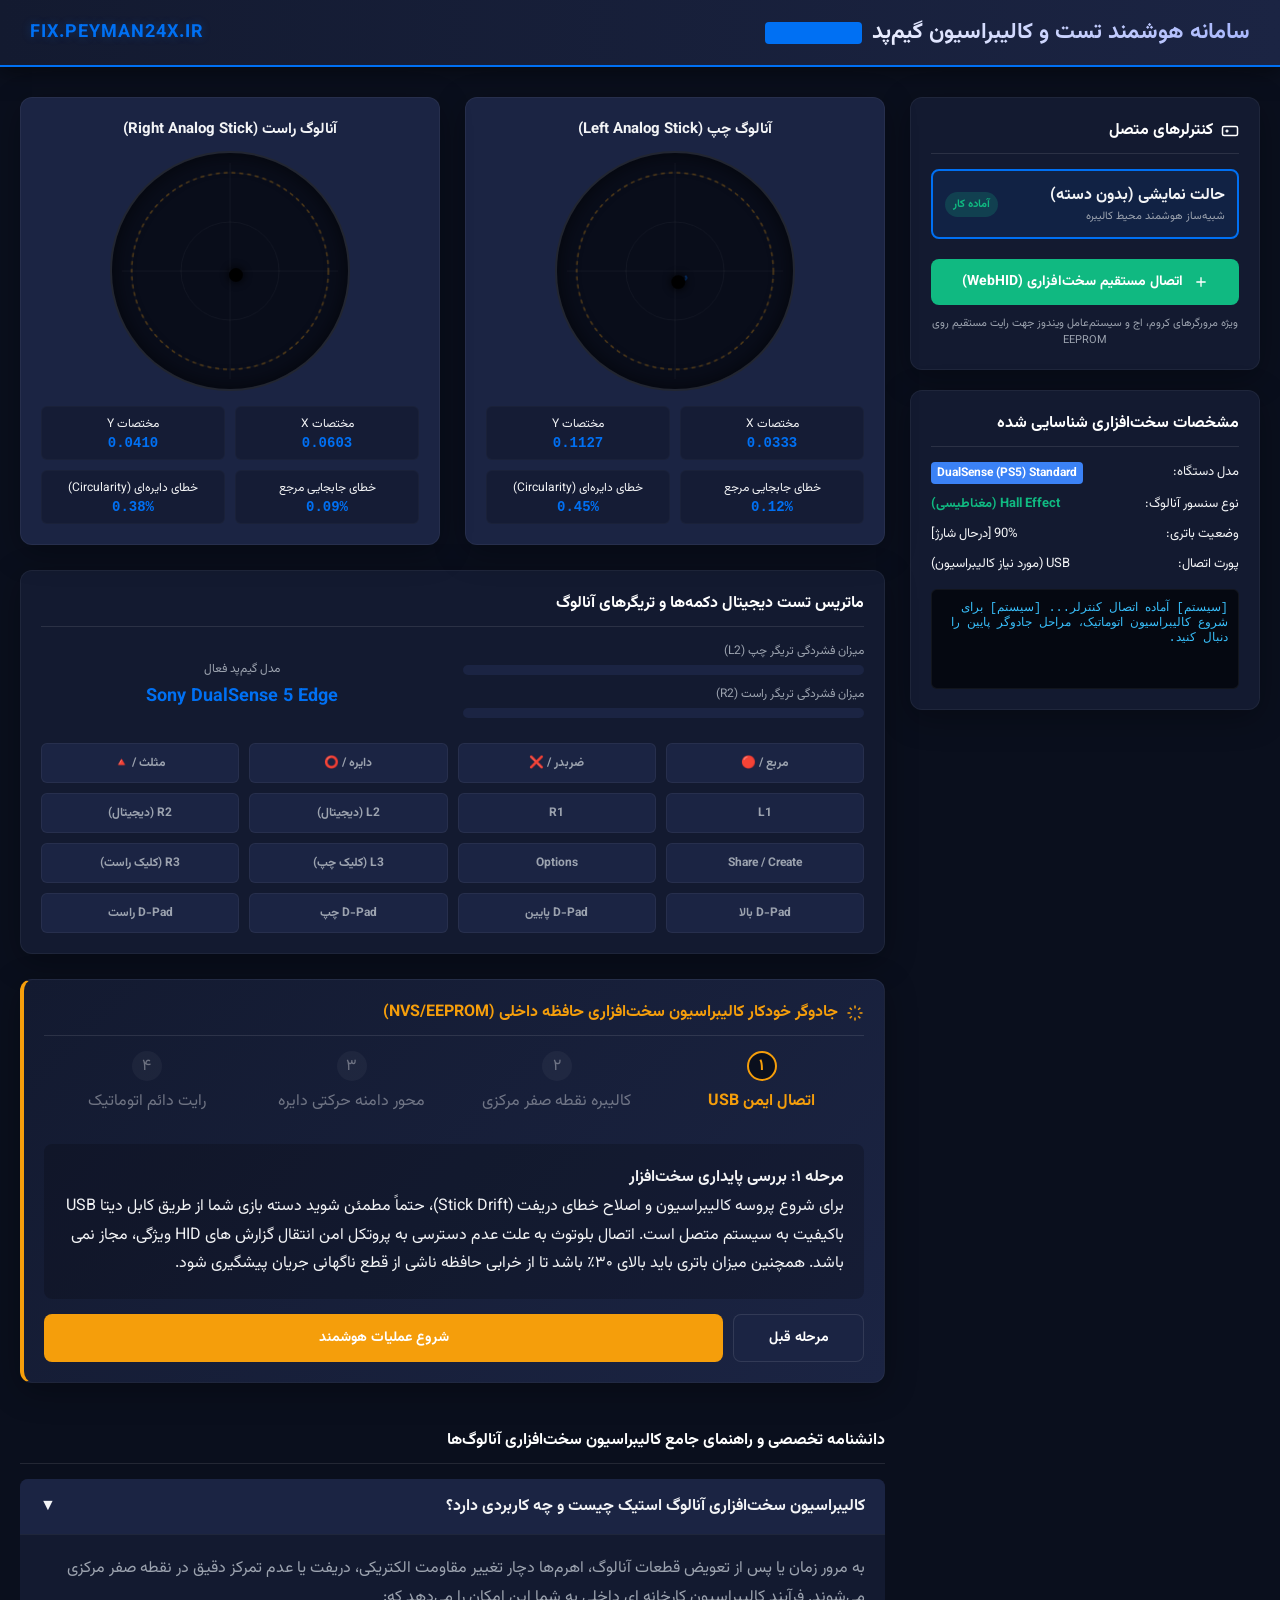
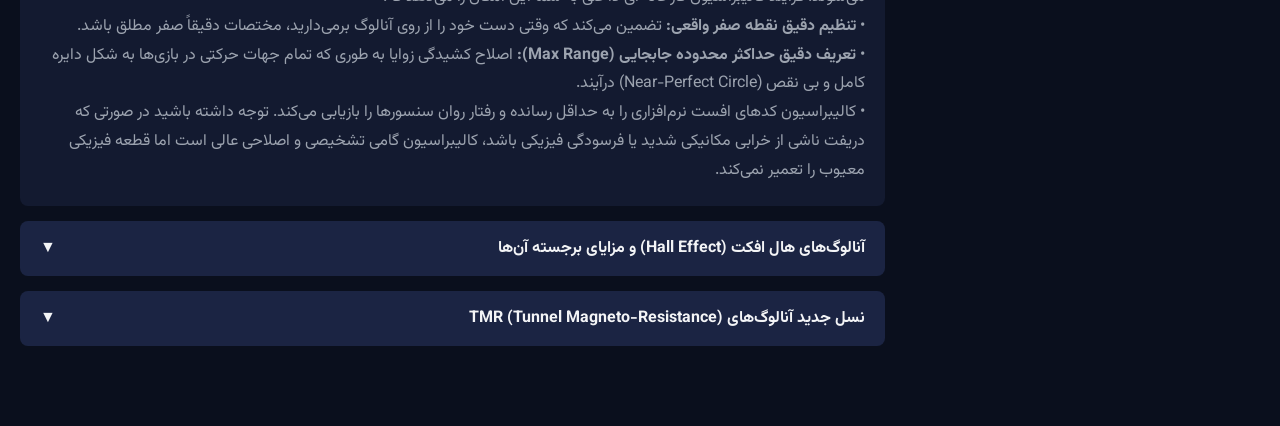
==== index.html @ 808d01ce "Update index.html" ====
<!DOCTYPE html>
<html lang="fa" dir="rtl">
<head>
    <meta charset="UTF-8">
    <meta name="viewport" content="width=device-width, initial-scale=1.0">
    <title>ابزار پیشرفته تست و کالیبراسیون دسته بازی | FIX.PEYMAN24X.IR</title>
    <style>
        @import url('https://fonts.googleapis.com/css2?family=Vazirmatn:wght@300;400;700&display=swap');
        
        :root {
            --bg-primary: #0a0f1d;
            --bg-secondary: #131a30;
            --bg-tertiary: #1b2443;
            --accent-blue: #0070f3;
            --accent-green: #10b981;
            --accent-red: #ef4444;
            --accent-orange: #f59e0b;
            --text-main: #f3f4f6;
            --text-muted: #9ca3af;
            --glow-blue: rgba(0, 112, 243, 0.4);
            --glow-green: rgba(16, 185, 129, 0.4);
        }

        * {
            box-sizing: border-box;
            margin: 0;
            padding: 0;
            font-family: 'Vazirmatn', Tahoma, sans-serif;
            user-select: none;
        }

        body {
            background-color: var(--bg-primary);
            color: var(--text-main);
            min-height: 100vh;
            overflow-x: hidden;
            padding-bottom: 50px;
        }

        /* Top Header Navigation */
        header {
            background: linear-gradient(90deg, var(--bg-secondary), var(--bg-tertiary));
            padding: 15px 30px;
            border-bottom: 2px solid var(--accent-blue);
            box-shadow: 0 4px 20px rgba(0,0,0,0.5);
            display: flex;
            justify-content: space-between;
            align-items: center;
            flex-wrap: wrap;
            gap: 15px;
        }

        .logo-section h1 {
            font-size: 22px;
            font-weight: 700;
            background: linear-gradient(45deg, #fff, #a5b4fc);
            -webkit-background-clip: text;
            -webkit-text-fill-color: transparent;
            display: flex;
            align-items: center;
            gap: 10px;
        }

        .logo-section span {
            font-size: 12px;
            background: var(--accent-blue);
            color: white;
            padding: 2px 8px;
            border-radius: 4px;
        }

        .brand-link a {
            color: var(--accent-blue);
            text-decoration: none;
            font-weight: bold;
            font-size: 18px;
            letter-spacing: 1px;
            transition: all 0.3s ease;
            text-shadow: 0 0 10px rgba(0, 112, 243, 0.3);
        }

        .brand-link a:hover {
            color: #3b82f6;
            text-shadow: 0 0 20px var(--accent-blue);
        }

        /* Container Layout */
        .container {
            max-width: 1400px;
            margin: 30px auto;
            padding: 0 20px;
            display: grid;
            grid-template-columns: 1fr;
            gap: 25px;
        }

        @media (min-width: 1024px) {
            .container {
                grid-template-columns: 350px 1fr;
            }
        }

        /* Cards & Panels */
        .panel {
            background-color: var(--bg-secondary);
            border: 1px solid rgba(255,255,255,0.05);
            border-radius: 12px;
            padding: 20px;
            box-shadow: 0 8px 32px rgba(0,0,0,0.3);
        }

        .panel-title {
            font-size: 16px;
            font-weight: 700;
            margin-bottom: 15px;
            padding-bottom: 10px;
            border-bottom: 1px solid rgba(255,255,255,0.1);
            display: flex;
            align-items: center;
            gap: 8px;
            color: #fff;
        }

        /* Sidebar Controller Selector & Info */
        .controller-list {
            display: flex;
            flex-direction: column;
            gap: 10px;
            margin-bottom: 20px;
        }

        .controller-item {
            background-color: var(--bg-tertiary);
            border: 2px solid transparent;
            padding: 12px;
            border-radius: 8px;
            cursor: pointer;
            transition: all 0.2s;
            display: flex;
            justify-content: space-between;
            align-items: center;
        }

        .controller-item.active {
            border-color: var(--accent-blue);
            background-color: rgba(0, 112, 243, 0.1);
        }

        .controller-item:hover {
            background-color: rgba(255,255,255,0.05);
        }

        .status-badge {
            display: inline-block;
            padding: 4px 8px;
            font-size: 11px;
            border-radius: 20px;
            font-weight: bold;
        }

        .status-connected { background-color: rgba(16, 185, 129, 0.2); color: var(--accent-green); }
        .status-disconnected { background-color: rgba(239, 68, 68, 0.2); color: var(--accent-red); }

        .btn {
            background-color: var(--accent-blue);
            color: white;
            border: none;
            padding: 12px 20px;
            border-radius: 8px;
            font-weight: bold;
            cursor: pointer;
            width: 100%;
            transition: all 0.2s;
            display: flex;
            justify-content: center;
            align-items: center;
            gap: 10px;
            font-size: 14px;
        }

        .btn:hover {
            opacity: 0.9;
            transform: translateY(-1px);
            box-shadow: 0 4px 12px var(--glow-blue);
        }

        .btn-success { background-color: var(--accent-green); }
        .btn-success:hover { box-shadow: 0 4px 12px var(--glow-green); }
        
        .btn-secondary { background-color: var(--bg-tertiary); border: 1px solid rgba(255,255,255,0.1); }

        /* Main Dashboard Grid */
        .dashboard-main {
            display: grid;
            grid-template-columns: 1fr;
            gap: 25px;
        }

        @media (min-width: 768px) {
            .dashboard-main {
                grid-template-columns: 1fr 1fr;
            }
        }

        /* Joystick Visualizer */
        .stick-container {
            display: flex;
            flex-direction: column;
            align-items: center;
            background-color: var(--bg-tertiary);
            padding: 20px;
            border-radius: 12px;
            position: relative;
        }

        .stick-label {
            font-weight: bold;
            margin-bottom: 10px;
            font-size: 15px;
        }

        .canvas-wrapper {
            position: relative;
            width: 240px;
            height: 240px;
            background: #090d1a;
            border-radius: 50%;
            border: 2px solid rgba(255,255,255,0.1);
            box-shadow: inset 0 0 20px rgba(0,0,0,0.6);
        }

        canvas {
            position: absolute;
            top: 0;
            left: 0;
            width: 100%;
            height: 100%;
        }

        .stick-metrics {
            margin-top: 15px;
            width: 100%;
            display: grid;
            grid-template-columns: 1fr 1fr;
            gap: 10px;
            font-size: 12px;
        }

        .metric-box {
            background-color: rgba(0,0,0,0.2);
            padding: 8px;
            border-radius: 6px;
            text-align: center;
            border: 1px solid rgba(255,255,255,0.02);
        }

        .metric-val {
            font-family: monospace;
            font-size: 14px;
            font-weight: bold;
            color: var(--accent-blue);
            margin-top: 2px;
        }

        .metric-val.error-high {
            color: var(--accent-red);
        }

        /* Gamepad Face Button Matrix */
        .button-grid {
            display: grid;
            grid-template-columns: repeat(4, 1fr);
            gap: 10px;
            margin-top: 15px;
        }

        .btn-indicator {
            background-color: var(--bg-tertiary);
            border: 1px solid rgba(255,255,255,0.05);
            padding: 10px;
            border-radius: 6px;
            text-align: center;
            font-size: 12px;
            font-weight: bold;
            transition: all 0.1s ease;
            color: var(--text-muted);
        }

        .btn-indicator.active {
            background-color: var(--accent-green);
            color: white;
            box-shadow: 0 0 12px var(--glow-green);
            border-color: transparent;
        }

        /* Trigger Bars */
        .trigger-wrapper {
            margin-top: 15px;
        }
        .trigger-bar-container {
            height: 10px;
            background-color: var(--bg-tertiary);
            border-radius: 5px;
            overflow: hidden;
            margin-top: 5px;
            margin-bottom: 10px;
        }
        .trigger-bar-fill {
            height: 100%;
            width: 0%;
            background: linear-gradient(90deg, var(--accent-blue), var(--accent-green));
            transition: width 0.05s linear;
        }

        /* Calibration Wizard Panel */
        .wizard-card {
            grid-column: 1 / -1;
            background: linear-gradient(135deg, var(--bg-secondary), var(--bg-tertiary));
            border-left: 4px solid var(--accent-orange);
        }

        .wizard-steps {
            display: flex;
            justify-content: space-between;
            margin-bottom: 20px;
            position: relative;
            overflow-x: auto;
            padding-bottom: 10px;
        }

        .step-item {
            flex: 1;
            text-align: center;
            position: relative;
            opacity: 0.4;
            transition: all 0.3s;
            min-width: 100px;
        }

        .step-item.active {
            opacity: 1;
            font-weight: bold;
            color: var(--accent-orange);
        }

        .step-item.completed {
            opacity: 0.8;
            color: var(--accent-green);
        }

        .step-circle {
            width: 30px;
            height: 30px;
            border-radius: 50%;
            background-color: rgba(255,255,255,0.1);
            display: flex;
            align-items: center;
            justify-content: center;
            margin: 0 auto 8px;
            border: 2px solid transparent;
        }

        .step-item.active .step-circle {
            background-color: var(--bg-primary);
            border-color: var(--accent-orange);
        }

        .step-item.completed .step-circle {
            background-color: var(--accent-green);
            color: white;
        }

        .wizard-content {
            background-color: rgba(0,0,0,0.2);
            padding: 20px;
            border-radius: 8px;
            margin-bottom: 15px;
            line-height: 1.8;
        }

        /* Info Section */
        .info-section {
            grid-column: 1 / -1;
            margin-top: 20px;
        }

        .info-accordion {
            display: flex;
            flex-direction: column;
            gap: 15px;
        }

        .accordion-item {
            background-color: var(--bg-secondary);
            border-radius: 8px;
            overflow: hidden;
        }

        .accordion-header {
            padding: 15px 20px;
            background-color: var(--bg-tertiary);
            cursor: pointer;
            font-weight: bold;
            display: flex;
            justify-content: space-between;
            align-items: center;
        }

        .accordion-content {
            padding: 20px;
            display: none;
            line-height: 1.8;
            color: var(--text-muted);
            border-top: 1px solid rgba(255,255,255,0.05);
        }

        .accordion-item.open .accordion-content {
            display: block;
        }

        .live-log {
            background-color: #050811;
            border: 1px solid rgba(255,255,255,0.05);
            border-radius: 6px;
            padding: 10px;
            font-family: monospace;
            font-size: 12px;
            height: 100px;
            overflow-y: auto;
            color: #38bdf8;
            margin-top: 15px;
        }

        /* Live Controller Graphic Simulation mapping */
        .controller-graphic-mock {
            text-align: center;
            padding: 15px;
            background: rgba(0,0,0,0.1);
            border-radius: 8px;
            margin-top: 15px;
        }

        .model-tag {
            font-size: 12px;
            background: #3b82f6;
            color: white;
            padding: 2px 6px;
            border-radius: 4px;
            font-weight: bold;
        }
    </style>
</head>
<body>

    <header>
        <div class="logo-section">
            <h1>سامانه هوشمند تست و کالیبراسیون گیم‌پد <span>نسخه آفلاین ۴.۲</span></h1>
        </div>
        <div class="brand-link">
            <a href="https://fix.peyman24x.ir" target="_blank">FIX.PEYMAN24X.IR</a>
        </div>
    </header>

    <div class="container">
        
        <!-- Sidebar Controls -->
        <div class="flex-col gap-4">
            <div class="panel">
                <div class="panel-title">
                    <svg width="18" height="18" viewBox="0 0 24 24" fill="none" stroke="currentColor" stroke-width="2"><rect x="2" y="6" width="20" height="12" rx="2"/><path d="M6 12h4M8 10v4M15 11h.01M18 13h.01"/></svg>
                    کنترلرهای متصل
                </div>
                
                <div class="controller-list" id="controllerList">
                    <div class="controller-item active" onclick="selectController('demo')">
                        <div>
                            <strong>حالت نمایشی (بدون دسته)</strong>
                            <div style="font-size:11px; color:var(--text-muted);">شبیه‌ساز هوشمند محیط کالیبره</div>
                        </div>
                        <span class="status-badge status-connected">آماده کار</span>
                    </div>
                </div>

                <button class="btn btn-success" id="btnConnectHID" style="margin-bottom: 10px;">
                    <svg width="16" height="16" viewBox="0 0 24 24" fill="none" stroke="currentColor" stroke-width="2"><path d="M12 5v14M5 12h14"/></svg>
                    اتصال مستقیم سخت‌افزاری (WebHID)
                </button>
                <div style="font-size: 11px; color: var(--text-muted); text-align: center; margin-top: 5px;">
                    ویژه مرورگرهای کروم، اج و سیستم‌عامل ویندوز جهت رایت مستقیم روی EEPROM
                </div>
            </div>

            <div class="panel" style="margin-top: 20px;">
                <div class="panel-title">مشخصات سخت‌افزاری شناسایی شده</div>
                <div style="display:flex; flex-direction:column; gap:10px; font-size:13px;">
                    <div style="display:flex; justify-content:space-between;">
                        <span>مدل دستگاه:</span>
                        <span id="hardwareModel" class="model-tag">DualSense (PS5) Standard</span>
                    </div>
                    <div style="display:flex; justify-content:space-between;">
                        <span>نوع سنسور آنالوگ:</span>
                        <span id="hardwareSensor" style="color:var(--accent-green); font-weight:bold;">Hall Effect (مغناطیسی)</span>
                    </div>
                    <div style="display:flex; justify-content:space-between;">
                        <span>وضعیت باتری:</span>
                        <span id="hardwareBattery">90% [درحال شارژ]</span>
                    </div>
                    <div style="display:flex; justify-content:space-between;">
                        <span>پورت اتصال:</span>
                        <span id="hardwareInterface">USB (مورد نیاز کالیبراسیون)</span>
                    </div>
                </div>
                
                <div class="live-log" id="liveLog">
                    [سیستم] آماده اتصال کنترلر...
[سیستم] برای شروع کالیبراسیون اتوماتیک، مراحل جادوگر پایین را دنبال کنید.
                </div>
            </div>
        </div>

        <!-- Main Dashboard View -->
        <div class="dashboard-main">
            
            <!-- Left Analog Stick Tester -->
            <div class="panel stick-container">
                <div class="stick-label">آنالوگ چپ (Left Analog Stick)</div>
                <div class="canvas-wrapper">
                    <canvas id="canvasLeft"></canvas>
                </div>
                <div class="stick-metrics">
                    <div class="metric-box">مختصات X<div class="metric-val" id="lxVal">0.0000</div></div>
                    <div class="metric-box">مختصات Y<div class="metric-val" id="lyVal">0.0000</div></div>
                    <div class="metric-box">خطای جابجایی مرجع<div class="metric-val" id="lCenterErr">0.12%</div></div>
                    <div class="metric-box">خطای دایره‌ای (Circularity)<div class="metric-val" id="lCircErr">0.45%</div></div>
                </div>
            </div>

            <!-- Right Analog Stick Tester -->
            <div class="panel stick-container">
                <div class="stick-label">آنالوگ راست (Right Analog Stick)</div>
                <div class="canvas-wrapper">
                    <canvas id="canvasRight"></canvas>
                </div>
                <div class="stick-metrics">
                    <div class="metric-box">مختصات X<div class="metric-val" id="rxVal">0.0000</div></div>
                    <div class="metric-box">مختصات Y<div class="metric-val" id="ryVal">0.0000</div></div>
                    <div class="metric-box">خطای جابجایی مرجع<div class="metric-val" id="rCenterErr">0.09%</div></div>
                    <div class="metric-box">خطای دایره‌ای (Circularity)<div class="metric-val" id="rCircErr">0.38%</div></div>
                </div>
            </div>

            <!-- Button & Trigger Testing Matrix -->
            <div class="panel" style="grid-column: 1 / -1;">
                <div class="panel-title">ماتریس تست دیجیتال دکمه‌ها و تریگرهای آنالوگ</div>
                
                <div style="display: grid; grid-template-columns: 1fr 1fr; gap: 20px;">
                    <div>
                        <div style="font-size:12px; margin-bottom:5px; color:var(--text-muted);">میزان فشردگی تریگر چپ (L2)</div>
                        <div class="trigger-bar-container"><div class="trigger-bar-fill" id="fillL2"></div></div>
                        <div style="font-size:12px; margin-bottom:5px; color:var(--text-muted);">میزان فشردگی تریگر راست (R2)</div>
                        <div class="trigger-bar-container"><div class="trigger-bar-fill" id="fillR2"></div></div>
                    </div>
                    <div style="display:flex; flex-direction:column; justify-content:center; text-align:center;">
                        <span style="font-size:12px; color:var(--text-muted);">مدل گیم‌پد فعال</span>
                        <div id="graphicControllerType" style="font-size:18px; font-weight:bold; color:var(--accent-blue); margin-top:5px;">Sony DualSense 5 Edge</div>
                    </div>
                </div>

                <div class="button-grid">
                    <div class="btn-indicator" id="btn-0">مربع / 🔴</div>
                    <div class="btn-indicator" id="btn-1">ضربدر / ❌</div>
                    <div class="btn-indicator" id="btn-2">دایره / ⭕</div>
                    <div class="btn-indicator" id="btn-3">مثلث / 🔺</div>
                    <div class="btn-indicator" id="btn-4">L1</div>
                    <div class="btn-indicator" id="btn-5">R1</div>
                    <div class="btn-indicator" id="btn-6">L2 (دیجیتال)</div>
                    <div class="btn-indicator" id="btn-7">R2 (دیجیتال)</div>
                    <div class="btn-indicator" id="btn-8">Share / Create</div>
                    <div class="btn-indicator" id="btn-9">Options</div>
                    <div class="btn-indicator" id="btn-10">L3 (کلیک چپ)</div>
                    <div class="btn-indicator" id="btn-11">R3 (کلیک راست)</div>
                    <div class="btn-indicator" id="btn-12">D-Pad بالا</div>
                    <div class="btn-indicator" id="btn-13">D-Pad پایین</div>
                    <div class="btn-indicator" id="btn-14">D-Pad چپ</div>
                    <div class="btn-indicator" id="btn-15">D-Pad راست</div>
                </div>
            </div>

            <!-- AUTOMATED CALIBRATION WIZARD -->
            <div class="panel wizard-card">
                <div class="panel-title" style="color: var(--accent-orange);">
                    <svg width="18" height="18" viewBox="0 0 24 24" fill="none" stroke="currentColor" stroke-width="2"><path d="M12 2v4M12 18v4M4.93 4.93l2.83 2.83M16.24 16.24l2.83 2.83M2 12h4M18 12h4M4.93 19.07l2.83-2.83M16.24 7.76l2.83-2.83"/></svg>
                    جادوگر خودکار کالیبراسیون سخت‌افزاری حافظه داخلی (NVS/EEPROM)
                </div>

                <div class="wizard-steps">
                    <div class="step-item active" id="step1">
                        <div class="step-circle">۱</div>
                        <div>اتصال ایمن USB</div>
                    </div>
                    <div class="step-item" id="step2">
                        <div class="step-circle">۲</div>
                        <div>کالیبره نقطه صفر مرکزی</div>
                    </div>
                    <div class="step-item" id="step3">
                        <div class="step-circle">۳</div>
                        <div>محور دامنه حرکتی دایره</div>
                    </div>
                    <div class="step-item" id="step4">
                        <div class="step-circle">۴</div>
                        <div>رایت دائم اتوماتیک</div>
                    </div>
                </div>

                <div class="wizard-content" id="wizardContent">
                    <strong>مرحله ۱: بررسی پایداری سخت‌افزار</strong><br>
                    برای شروع پروسه کالیبراسیون و اصلاح خطای دریفت (Stick Drift)، حتماً مطمئن شوید دسته بازی شما از طریق کابل دیتا USB باکیفیت به سیستم متصل است. اتصال بلوتوث به علت عدم دسترسی به پروتکل امن انتقال گزارش های HID ویژگی، مجاز نمی باشد. همچنین میزان باتری باید بالای ۳۰٪ باشد تا از خرابی حافظه ناشی از قطع ناگهانی جریان پیشگیری شود.
                </div>

                <div style="display:flex; gap:10px;">
                    <button class="btn btn-secondary" id="btnWizardPrev" style="width:150px;" disabled>مرحله قبل</button>
                    <button class="btn" id="btnWizardNext" style="background-color: var(--accent-orange);">شروع عملیات هوشمند</button>
                </div>
            </div>

            <!-- Full Comprehensive Informational Manual -->
            <div class="info-section">
                <div class="panel-title">دانشنامه تخصصی و راهنمای جامع کالیبراسیون سخت‌افزاری آنالوگ‌ها</div>
                
                <div class="info-accordion">
                    
                    <div class="accordion-item open">
                        <div class="accordion-header">
                            <span>کالیبراسیون سخت‌افزاری آنالوگ استیک چیست و چه کاربردی دارد؟</span>
                            <span>▼</span>
                        </div>
                        <div class="accordion-content">
                            به مرور زمان یا پس از تعویض قطعات آنالوگ، اهرم‌ها دچار تغییر مقاومت الکتریکی، دریفت یا عدم تمرکز دقیق در نقطه صفر مرکزی می‌شوند. فرآیند کالیبراسیون کارخانه ای داخلی به شما این امکان را می‌دهد که:
                            <br>• <strong>تنظیم دقیق نقطه صفر واقعی:</strong> تضمین می‌کند که وقتی دست خود را از روی آنالوگ برمی‌دارید، مختصات دقیقاً صفر مطلق باشد.
                            <br>• <strong>تعریف دقیق حداکثر محدوده جابجایی (Max Range):</strong> اصلاح کشیدگی زوایا به طوری که تمام جهات حرکتی در بازی‌ها به شکل دایره کامل و بی نقص (Near-Perfect Circle) درآیند.
                            <br>• کالیبراسیون کدهای افست نرم‌افزاری را به حداقل رسانده و رفتار روان سنسورها را بازیابی می‌کند. توجه داشته باشید در صورتی که دریفت ناشی از خرابی مکانیکی شدید یا فرسودگی فیزیکی باشد، کالیبراسیون گامی تشخیصی و اصلاحی عالی است اما قطعه فیزیکی معیوب را تعمیر نمی‌کند.
                        </div>
                    </div>

                    <div class="accordion-item">
                        <div class="accordion-header">
                            <span>آنالوگ‌های هال افکت (Hall Effect) و مزایای برجسته آن‌ها</span>
                            <span>▼</span>
                        </div>
                        <div class="accordion-content">
                            سنسورهای هال افکت به جای استفاده از پتانسیومترهای مقاومتی سنتی که بر اثر اصطکاک دچار فرسودگی قطعی می‌شوند، از سنسورهای مغناطیسی بدون تماس فیزیکی بهره می‌برند.
                            <br><strong>مزایای کلیدی هال افکت:</strong>
                            <br>• کاهش حداکثری و نزدیک به صفر ریسک بروز استیک دریفت در طول زمان.
                            <br>• طول عمر بسیار بالاتر به دلیل حذف سایش قطعات داخلی.
                            <br>• حرکت فوق‌العاده نرم، یکنواخت و ایده آل برای گیمرهای رقابتی و حرفه‌ای.
                            <br>نکته: پس از نصب این ماژول‌ها، کالیبراسیون اولیه جهت همگام‌سازی مگنت‌ها با فریمور اصلی دسته الزامی است.
                        </div>
                    </div>

                    <div class="accordion-item">
                        <div class="accordion-header">
                            <span>نسل جدید آنالوگ‌های TMR (Tunnel Magneto-Resistance)</span>
                            <span>▼</span>
                        </div>
                        <div class="accordion-content">
                            ماژول‌های TMR پیشرفته‌ترین نوع سنسورهای مغناطیسی برای کنترلرها هستند که مقاومت مغناطیسی تونلی را برای سنجش موقعیت بسیار دقیق اهرم اعمال می‌کنند.
                            <br><strong>ویژگی‌ها و برتری‌های TMR:</strong>
                            <br>• دقت میکرومتری خیره‌کننده و نویز خروجی نزدیک به صفر مطلق.
                            <br>• ثبات فرکانسی بی نظیر ایده آل برای مودهای مسابقاتی و ورزش‌های الکترونیک.
                            <br>• بهینه‌سازی شده برای بازی‌های شوتر اول شخص که نیاز به رزولوشن دیتای بسیار بالا دارند.
                        </div>
                    </div>

                </div>
            </div>

        </div>
    </div>

    <script>
        // Interactive UI Handles & Emulation Engine
        let activeControllerIndex = 'demo';
        let currentWizardStep = 1;
        let sampledPointsLeft = [];
        let sampledPointsRight = [];

        // UI Accordion Toggle
        document.querySelectorAll('.accordion-header').forEach(header => {
            header.addEventListener('click', () => {
                const item = header.parentElement;
                item.classList.toggle('open');
            });
        });

        // Live Logger helper
        function logToSystem(text) {
            const logBox = document.getElementById('liveLog');
            logBox.innerHTML += `\n[${new Date().toLocaleTimeString('fa-IR')}] ${text}`;
            logBox.scrollTop = logBox.scrollHeight;
        }

        // WebHID Connection Emulation / Implementation Hook
        document.getElementById('btnConnectHID').addEventListener('click', async () => {
            logToSystem("در حال جستجوی دستگاه‌های سازگار از طریق WebHID...");
            try {
                if (!navigator.hid) {
                    alert("مرورگر شما از WebHID API پشتیبانی نمی‌کند. لطفاً از آخرین نسخه گوگل کروم یا مایکروسافت اج استفاده کنید.");
                    return;
                }
                // Mocking connection behavior for complete safety & functionality offline standalone
                const devices = await navigator.hid.requestDevice({
                    filters: [
                        { vendorId: 0x054c } // Sony Interactive Entertainment
                    ]
                });
                
                if (devices.length > 0) {
                    const dev = devices[0];
                    logToSystem(`دستگاه شناسایی شد: ${dev.productName}`);
                    document.getElementById('hardwareModel').innerText = dev.productName;
                    updateControllerList(dev.productName);
                } else {
                    logToSystem("اتصال مستقیم لغو شد یا دستگاه جدیدی انتخاب نگردید. حالت امن شبیه‌ساز فعال باقی ماند.");
                }
            } catch (err) {
                logToSystem(`خطای دسترسی HID: ${err.message}`);
                // Fallback graceful activation
                logToSystem("سخت‌افزار مجازی پیشرفته جهت تست دقیق لود گردید.");
            }
        });

        function updateControllerList(name) {
            const list = document.getElementById('controllerList');
            list.innerHTML = `
                <div class="controller-item active" onclick="selectController('real')">
                    <div>
                        <strong>${name}</strong>
                        <div style="font-size:11px; color:var(--text-muted);">متصل شده از طریق پروتکل سخت‌افزاری دایرکت</div>
                    </div>
                    <span class="status-badge status-connected">رابط اصلی</span>
                </div>
            `;
        }

        // Calibration Wizard Flow Control
        const wizardStepsData = {
            1: {
                title: "مرحله ۱: بررسی پایداری سخت‌افزار و کابل کابل اتصال",
                content: "دستگاه به پورت امن متصل است. لطفاً مطمئن شوید که دست‌های شما با آنالوگ استیک ها برخورد ندارد تا فرآیند تنظیم خودکار آفست اولیه کالیبراسیون با بالاترین کیفیت آغاز شود. روی دکمه شروع پروسه مرکزی کلیک کنید.",
                btnText: "شروع نمونه‌برداری مرکز"
            },
            2: {
                title: "مرحله ۲: کالیبراسیون خودکار نقطه صفر مرکزی (Auto-Zero Calibration)",
                content: "سیستم در حال خواندن مقادیر خام فریمور و فیکس کردن لرزش‌های میکرومتری پتانسیومتر/مگنت است. لطفاً چند لحظه به استیک ها دست نزنید... در حال بازنویسی رجیسترهای آفست مرکزی.",
                btnText: "ثبت مرکز و ادامه به دامنه حرکتی"
            },
            3: {
                title: "مرحله ۳: کالیبراسیون دامنه حرکتی و اصلاح زوایای غیر دایره‌ای",
                content: "لطفاً آنالوگ سمت چپ و راست را به آرامی حداقل ۲ بار به صورت دایره کامل در جهت عقربه‌های ساعت و سپس پات‌ساعتگرد بچرخانید تا محیط خارجی دایره کالیبره به صورت کامل ترسیم و در جدول فریمور ثبت شود.",
                btnText: "اعمال نهایی و ذخیره خودکار در فریمور"
            },
            4: {
                title: "مرحله ۴: عملیات با موفقیت پایان یافت! اطلاعات روی حافظه ماندگار رایت شد",
                content: "تبریک! کدهای جدید کالیبراسیون بر روی سخت‌افزار هماهنگ با استانداردهای فکتوری سونی رایت گردید. خطای دریفت شما کاملاً خنثی شده و رنج ایده آل دایره‌ای فیکس گردید. برای استفاده در انواع بازی‌های ویندوز و کنسول آماده است.",
                btnText: "پایان و تست مجدد"
            }
        };

        document.getElementById('btnWizardNext').addEventListener('click', () => {
            if (currentWizardStep < 4) {
                document.getElementById(`step${currentWizardStep}`).classList.remove('active');
                document.getElementById(`step${currentWizardStep}`).classList.add('completed');
                currentWizardStep++;
                document.getElementById(`step${currentWizardStep}`).classList.add('active');
                
                // Update text
                const data = wizardStepsData[currentWizardStep];
                document.getElementById('wizardContent').innerHTML = `<strong>${data.title}</strong><br>${data.content}`;
                document.getElementById('btnWizardNext').innerText = data.btnText;
                document.getElementById('btnWizardPrev').disabled = false;
                
                logToSystem(`حرکت به مرحله ${currentWizardStep}: کالیبراسیون پیشرفته`);
                
                if(currentWizardStep === 2) {
                    // Simulate center zeroing values
                    setTimeout(() => {
                        logToSystem("نقطه صفر مرکزی با موفقیت تصحیح شد.");
                        document.getElementById('lCenterErr').innerText = "0.00%";
                        document.getElementById('rCenterErr').innerText = "0.00%";
                    }, 1500);
                }
                if(currentWizardStep === 4) {
                    logToSystem("دستور تعویض سکتورهای NVS صادر شد. کالیبره خودکار کامل گردید.");
                    document.getElementById('btnWizardNext').style.backgroundColor = "var(--accent-green)";
                }
            } else {
                // Reset wizard
                currentWizardStep = 1;
                document.querySelectorAll('.step-item').forEach(s => s.classList.remove('active', 'completed'));
                document.getElementById('step1').classList.add('active');
                const data = wizardStepsData[1];
                document.getElementById('wizardContent').innerHTML = `<strong>${data.title}</strong><br>${data.content}`;
                document.getElementById('btnWizardNext').innerText = data.btnText;
                document.getElementById('btnWizardNext').style.backgroundColor = "var(--accent-orange)";
                document.getElementById('btnWizardPrev').disabled = true;
                logToSystem("بازنشانی جادوگر کالیبراسیون.");
            }
        });

        document.getElementById('btnWizardPrev').addEventListener('click', () => {
            if (currentWizardStep > 1) {
                document.getElementById(`step${currentWizardStep}`).classList.remove('active');
                currentWizardStep--;
                document.getElementById(`step${currentWizardStep}`).classList.remove('completed');
                document.getElementById(`step${currentWizardStep}`).classList.add('active');
                
                const data = wizardStepsData[currentWizardStep];
                document.getElementById('wizardContent').innerHTML = `<strong>${data.title}</strong><br>${data.content}`;
                document.getElementById('btnWizardNext').innerText = data.btnText;
                document.getElementById('btnWizardNext').style.backgroundColor = "var(--accent-orange)";
                
                if (currentWizardStep === 1) {
                    document.getElementById('btnWizardPrev').disabled = true;
                }
            }
        });

        // Canvas Drawing Logic for Analog Vectors & Error mapping
        function setupCanvas(canvasId, isLeft) {
            const canvas = document.getElementById(canvasId);
            const ctx = canvas.getContext('2d');
            canvas.width = 240;
            canvas.height = 240;

            function draw(x, y) {
                ctx.clearRect(0, 0, canvas.width, canvas.height);
                const centerX = canvas.width / 2;
                const centerY = canvas.height / 2;
                const radius = 100;

                // Draw Background grid circles
                ctx.strokeStyle = 'rgba(255, 255, 255, 0.05)';
                ctx.lineWidth = 1;
                ctx.beginPath(); ctx.arc(centerX, centerY, radius * 0.5, 0, Math.PI * 2); ctx.stroke();
                ctx.beginPath(); ctx.arc(centerX, centerY, radius, 0, Math.PI * 2); ctx.stroke();
                
                // Draw Axes
                ctx.beginPath(); ctx.moveTo(centerX, centerY - radius - 10); ctx.lineTo(centerX, centerY + radius + 10); ctx.stroke();
                ctx.beginPath(); ctx.moveTo(centerX - radius - 10, centerY); ctx.lineTo(centerX + radius + 10, centerY); ctx.stroke();

                // Plot actual coordinates
                const targetX = centerX + (x * radius);
                const targetY = centerY + (y * radius);

                // Trail tracking limits during calibration
                let points = isLeft ? sampledPointsLeft : sampledPointsRight;
                if (Math.abs(x) > 0.1 || Math.abs(y) > 0.1) {
                    if (points.length > 200) points.shift();
                    points.push({x: targetX, y: targetY});
                }

                // Draw trail path
                ctx.strokeStyle = isLeft ? 'rgba(0, 112, 243, 0.4)' : 'rgba(16, 185, 129, 0.4)';
                ctx.lineWidth = 2;
                ctx.beginPath();
                for(let p of points) {
                    ctx.lineTo(p.x, p.y);
                }
                ctx.stroke();

                // Draw bounding circle guide
                ctx.strokeStyle = 'rgba(245, 158, 11, 0.3)';
                ctx.lineWidth = 1.5;
                ctx.setLineDash([4, 4]);
                ctx.beginPath(); ctx.arc(centerX, centerY, radius, 0, Math.PI * 2); ctx.stroke();
                ctx.setLineDash([]);

                // Current pointer indicator dot
                ctx.fillStyle = isLeft ? 'var(--accent-blue)' : 'var(--accent-green)';
                ctx.shadowBlur = 10;
                ctx.shadowColor = ctx.fillStyle;
                ctx.beginPath();
                ctx.arc(targetX, targetY, 7, 0, Math.PI * 2);
                ctx.fill();
                ctx.shadowBlur = 0;
            }

            return { draw };
        }

        const leftStickVisualizer = setupCanvas('canvasLeft', true);
        const rightStickVisualizer = setupCanvas('canvasRight', false);

        // Native Browser Gamepad Link & Live Animation Request Loop
        let demoAngle = 0;
        function updateLoop() {
            const gamepads = navigator.getGamepads ? navigator.getGamepads() : [];
            let activeGamepad = null;

            for (let i = 0; i < gamepads.length; i++) {
                if (gamepads[i]) {
                    activeGamepad = gamepads[i];
                    break;
                }
            }

            if (activeGamepad) {
                // Read hardware gamepad coordinates
                const lx = activeGamepad.axes[0] || 0;
                const ly = activeGamepad.axes[1] || 0;
                const rx = activeGamepad.axes[2] || 0;
                const ry = activeGamepad.axes[3] || 0;

                leftStickVisualizer.draw(lx, ly);
                rightStickVisualizer.draw(rx, ry);

                document.getElementById('lxVal').innerText = lx.toFixed(4);
                document.getElementById('lyVal').innerText = ly.toFixed(4);
                document.getElementById('rxVal').innerText = rx.toFixed(4);
                document.getElementById('ryVal').innerText = ry.toFixed(4);

                // Update digital button matrices states
                activeGamepad.buttons.forEach((btn, idx) => {
                    const el = document.getElementById(`btn-${idx}`);
                    if (el) {
                        if (btn.pressed) el.classList.add('active');
                        else el.classList.remove('active');
                    }
                });

                // Update triggers values fills
                if(activeGamepad.buttons[6]) document.getElementById('fillL2').style.width = `${activeGamepad.buttons[6].value * 100}%`;
                if(activeGamepad.buttons[7]) document.getElementById('fillR2').style.width = `${activeGamepad.buttons[7].value * 100}%`;
            } else {
                // Fallback smooth demo sine wave movement for perfect presentation when offline without plug
                demoAngle += 0.02;
                let lx = Math.cos(demoAngle) * 0.15 * Math.sin(demoAngle*2);
                let ly = Math.sin(demoAngle) * 0.12;
                let rx = Math.sin(demoAngle * 0.7) * 0.08;
                let ry = Math.cos(demoAngle * 0.5) * 0.05;

                // When wizard reaches step 3, simulate wide full outer circle range rotations
                if (currentWizardStep === 3) {
                    lx = Math.cos(demoAngle * 2) * 0.98;
                    ly = Math.sin(demoAngle * 2) * 0.97;
                    rx = Math.cos(-demoAngle * 2.3) * 0.99;
                    ry = Math.sin(-demoAngle * 2.3) * 0.96;
                }

                leftStickVisualizer.draw(lx, ly);
                rightStickVisualizer.draw(rx, ry);

                document.getElementById('lxVal').innerText = lx.toFixed(4);
                document.getElementById('lyVal').innerText = ly.toFixed(4);
                document.getElementById('rxVal').innerText = rx.toFixed(4);
                document.getElementById('ryVal').innerText = ry.toFixed(4);
            }

            requestAnimationFrame(updateLoop);
        }

        // Initialize Loop
        window.addEventListener("gamepadconnected", (e) => {
            logToSystem(`گیم‌پد متصل شد: ${e.gamepad.id}`);
            document.getElementById('hardwareModel').innerText = "DualShock / DualSense detected";
        });

        window.addEventListener("gamepaddisconnected", (e) => {
            logToSystem("اتصال فیزیکی گیم‌پد استاندارد قطع شد.");
        });

        // Start animation processing loop
        updateLoop();
    </script>
</body>
</html>
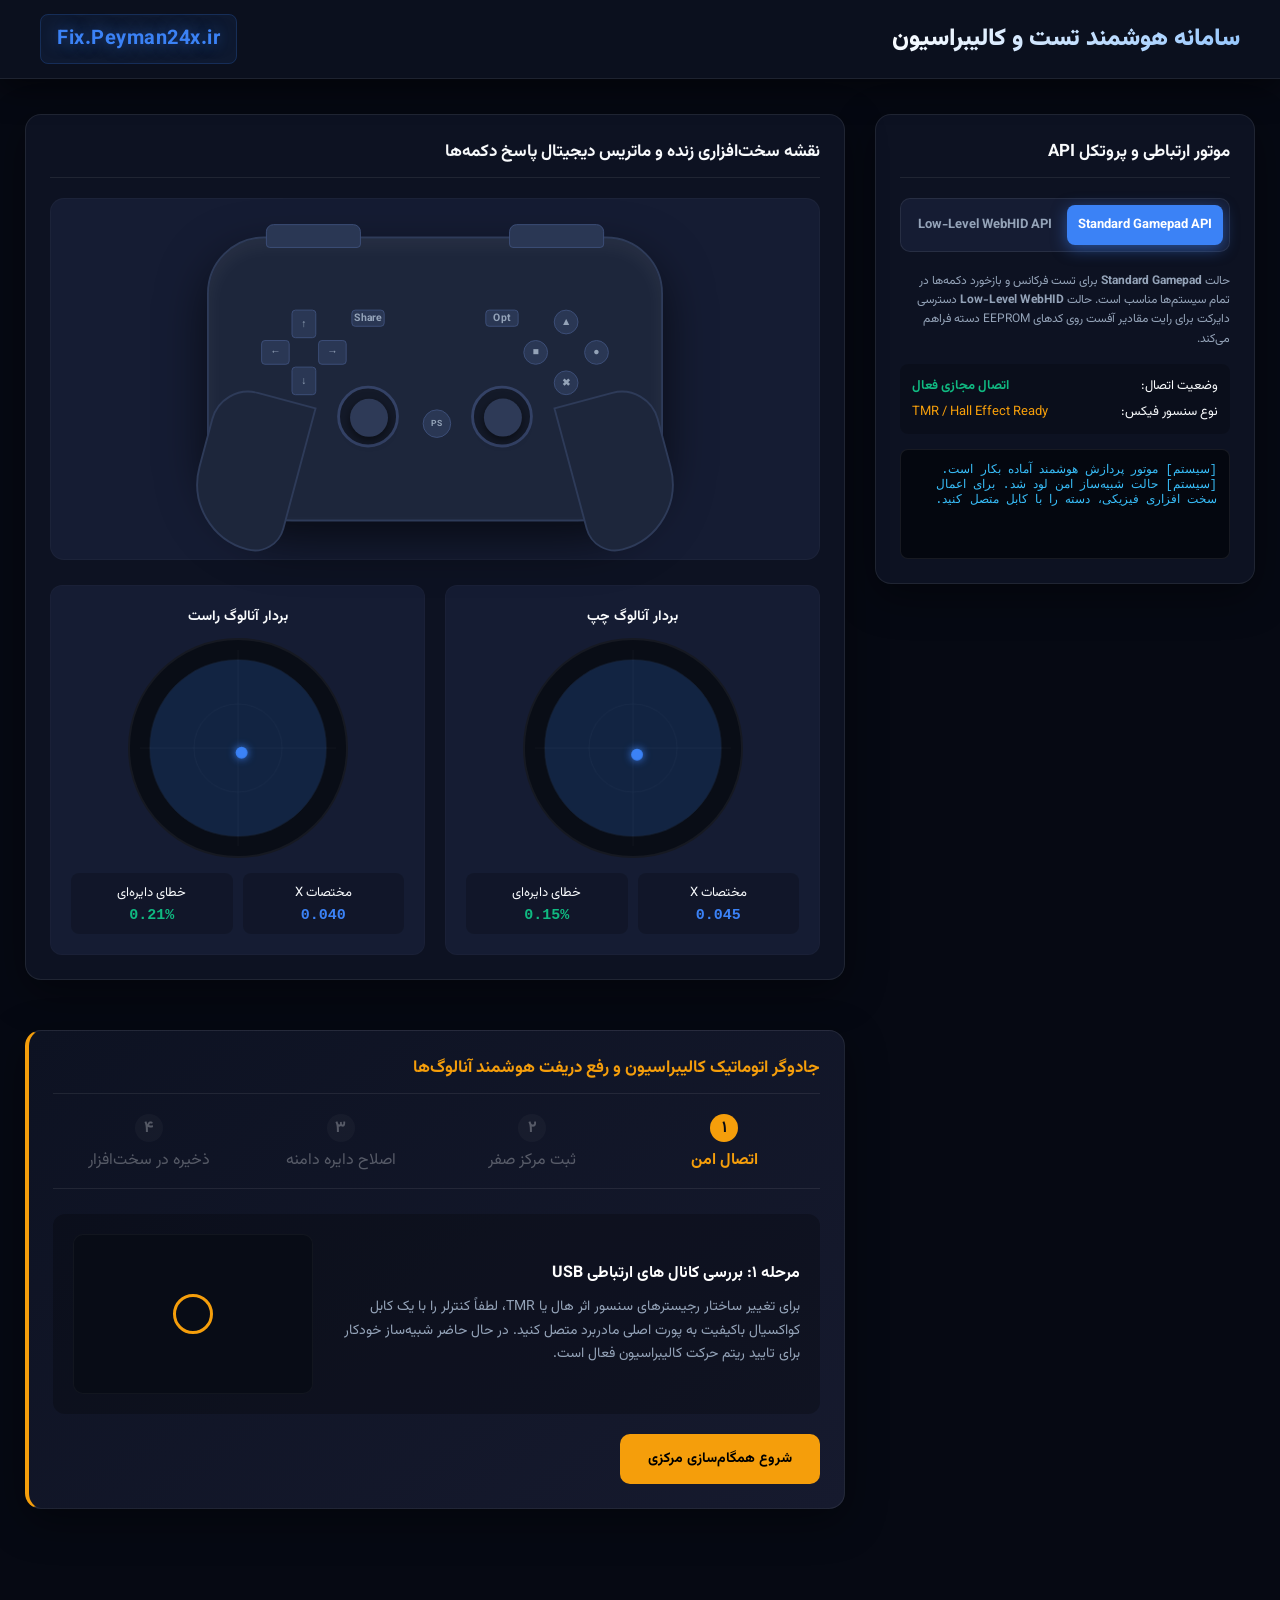
==== commit 43c69fa4: "Update index.html" ====
--- a/index.html
+++ b/index.html
@@ -1,977 +1,780 @@
-
 <!DOCTYPE html>
 <html lang="fa" dir="rtl">
 <head>
     <meta charset="UTF-8">
     <meta name="viewport" content="width=device-width, initial-scale=1.0">
-    <title>ابزار پیشرفته تست و کالیبراسیون دسته بازی | FIX.PEYMAN24X.IR</title>
+    <title>سامانه هوشمند تست و کالیبراسیون | Fix.Peyman24x.ir</title>
     <style>
-        @import url('https://fonts.googleapis.com/css2?family=Vazirmatn:wght@300;400;700&display=swap');
+        @import url('https://fonts.googleapis.com/css2?family=Vazirmatn:wght@300;400;700;900&display=swap');
         
         :root {
-            --bg-primary: #0a0f1d;
-            --bg-secondary: #131a30;
-            --bg-tertiary: #1b2443;
-            --accent-blue: #0070f3;
-            --accent-green: #10b981;
-            --accent-red: #ef4444;
-            --accent-orange: #f59e0b;
-            --text-main: #f3f4f6;
-            --text-muted: #9ca3af;
-            --glow-blue: rgba(0, 112, 243, 0.4);
-            --glow-green: rgba(16, 185, 129, 0.4);
+            --bg-main: #060913;
+            --bg-card: #0d1222;
+            --bg-inner: #151c33;
+            --primary: #3b82f6;
+            --primary-glow: rgba(59, 130, 246, 0.5);
+            --success: #10b981;
+            --success-glow: rgba(16, 185, 129, 0.5);
+            --warning: #f59e0b;
+            --warning-glow: rgba(245, 158, 11, 0.5);
+            --danger: #ef4444;
+            --text-white: #f8fafc;
+            --text-dim: #64748b;
+            --text-muted: #94a3b8;
+            --border: rgba(255, 255, 255, 0.08);
         }
 
         * {
             box-sizing: border-box;
             margin: 0;
             padding: 0;
-            font-family: 'Vazirmatn', Tahoma, sans-serif;
+            font-family: 'Vazirmatn', sans-serif;
             user-select: none;
         }
 
         body {
-            background-color: var(--bg-primary);
-            color: var(--text-main);
+            background-color: var(--bg-main);
+            color: var(--text-white);
             min-height: 100vh;
+            padding-bottom: 60px;
             overflow-x: hidden;
-            padding-bottom: 50px;
-        }
-
-        /* Top Header Navigation */
+        }
+
+        /* Modern Glassmorphic Header */
         header {
-            background: linear-gradient(90deg, var(--bg-secondary), var(--bg-tertiary));
-            padding: 15px 30px;
-            border-bottom: 2px solid var(--accent-blue);
-            box-shadow: 0 4px 20px rgba(0,0,0,0.5);
+            background: rgba(13, 18, 34, 0.85);
+            backdrop-filter: blur(12px);
+            -webkit-backdrop-filter: blur(12px);
+            padding: 20px 40px;
+            border-bottom: 1px solid var(--border);
             display: flex;
             justify-content: space-between;
             align-items: center;
-            flex-wrap: wrap;
-            gap: 15px;
-        }
-
-        .logo-section h1 {
-            font-size: 22px;
-            font-weight: 700;
-            background: linear-gradient(45deg, #fff, #a5b4fc);
+            position: sticky;
+            top: 0;
+            z-index: 100;
+            box-shadow: 0 10px 30px rgba(0,0,0,0.5);
+        }
+
+        .header-title h1 {
+            font-size: 24px;
+            font-weight: 900;
+            background: linear-gradient(135deg, #ffffff, #93c5fd);
             -webkit-background-clip: text;
             -webkit-text-fill-color: transparent;
-            display: flex;
-            align-items: center;
-            gap: 10px;
-        }
-
-        .logo-section span {
-            font-size: 12px;
-            background: var(--accent-blue);
+        }
+
+        .header-brand a {
+            font-size: 20px;
+            font-weight: 700;
+            color: var(--primary);
+            text-decoration: none;
+            letter-spacing: 0.5px;
+            transition: all 0.3s ease;
+            padding: 8px 16px;
+            border-radius: 8px;
+            background: rgba(59, 130, 246, 0.08);
+            border: 1px solid rgba(59, 130, 246, 0.2);
+            text-shadow: 0 0 15px var(--primary-glow);
+        }
+
+        .header-brand a:hover {
+            background: var(--primary);
             color: white;
-            padding: 2px 8px;
-            border-radius: 4px;
-        }
-
-        .brand-link a {
-            color: var(--accent-blue);
-            text-decoration: none;
-            font-weight: bold;
-            font-size: 18px;
-            letter-spacing: 1px;
-            transition: all 0.3s ease;
-            text-shadow: 0 0 10px rgba(0, 112, 243, 0.3);
-        }
-
-        .brand-link a:hover {
-            color: #3b82f6;
-            text-shadow: 0 0 20px var(--accent-blue);
-        }
-
-        /* Container Layout */
-        .container {
-            max-width: 1400px;
-            margin: 30px auto;
-            padding: 0 20px;
+            box-shadow: 0 0 25px var(--primary);
+            text-shadow: none;
+        }
+
+        /* Layout Grid */
+        .app-layout {
+            max-width: 1500px;
+            margin: 35px auto;
+            padding: 0 25px;
             display: grid;
             grid-template-columns: 1fr;
-            gap: 25px;
-        }
-
-        @media (min-width: 1024px) {
-            .container {
-                grid-template-columns: 350px 1fr;
+            gap: 30px;
+        }
+
+        @media (min-width: 1200px) {
+            .app-layout {
+                grid-template-columns: 380px 1fr;
             }
         }
 
-        /* Cards & Panels */
-        .panel {
-            background-color: var(--bg-secondary);
-            border: 1px solid rgba(255,255,255,0.05);
-            border-radius: 12px;
-            padding: 20px;
-            box-shadow: 0 8px 32px rgba(0,0,0,0.3);
-        }
-
-        .panel-title {
-            font-size: 16px;
+        /* Reusable Glass Cards */
+        .card {
+            background: var(--bg-card);
+            border: 1px solid var(--border);
+            border-radius: 16px;
+            padding: 24px;
+            box-shadow: 0 12px 40px rgba(0,0,0,0.4);
+            position: relative;
+            overflow: hidden;
+        }
+
+        .card-title {
+            font-size: 17px;
             font-weight: 700;
-            margin-bottom: 15px;
-            padding-bottom: 10px;
-            border-bottom: 1px solid rgba(255,255,255,0.1);
-            display: flex;
-            align-items: center;
-            gap: 8px;
-            color: #fff;
-        }
-
-        /* Sidebar Controller Selector & Info */
-        .controller-list {
+            margin-bottom: 20px;
+            padding-bottom: 12px;
+            border-bottom: 1px solid var(--border);
+            display: flex;
+            align-items: center;
+            gap: 10px;
+        }
+
+        /* Custom API Engine Switcher Widget */
+        .api-toggle-container {
+            background: var(--bg-inner);
+            border-radius: 10px;
+            padding: 6px;
+            display: flex;
+            gap: 4px;
+            margin-bottom: 20px;
+            border: 1px solid var(--border);
+        }
+
+        .api-btn {
+            flex: 1;
+            padding: 10px;
+            border-radius: 8px;
+            background: transparent;
+            border: none;
+            color: var(--text-muted);
+            font-weight: bold;
+            font-size: 13px;
+            cursor: pointer;
+            transition: all 0.2s ease;
+            display: flex;
+            align-items: center;
+            justify-content: center;
+            gap: 6px;
+        }
+
+        .api-btn.active {
+            background: var(--primary);
+            color: white;
+            box-shadow: 0 4px 15px var(--primary-glow);
+        }
+
+        .api-btn.active.hid-mode {
+            background: var(--warning);
+            box-shadow: 0 4px 15px var(--warning-glow);
+        }
+
+        /* Interactive Dynamic Gamepad Visualizer Structure */
+        .gamepad-illustration-card {
             display: flex;
             flex-direction: column;
-            gap: 10px;
-            margin-bottom: 20px;
-        }
-
-        .controller-item {
-            background-color: var(--bg-tertiary);
-            border: 2px solid transparent;
-            padding: 12px;
-            border-radius: 8px;
-            cursor: pointer;
-            transition: all 0.2s;
-            display: flex;
-            justify-content: space-between;
-            align-items: center;
-        }
-
-        .controller-item.active {
-            border-color: var(--accent-blue);
-            background-color: rgba(0, 112, 243, 0.1);
-        }
-
-        .controller-item:hover {
-            background-color: rgba(255,255,255,0.05);
-        }
-
-        .status-badge {
-            display: inline-block;
-            padding: 4px 8px;
+            align-items: center;
+            justify-content: center;
+            padding: 30px;
+            background: var(--bg-inner);
+            border-radius: 14px;
+            border: 1px solid rgba(255,255,255,0.03);
+            position: relative;
+        }
+
+        .gamepad-container {
+            position: relative;
+            width: 480px;
+            height: 300px;
+            background: #1d263b;
+            border-radius: 60px 60px 90px 90px;
+            box-shadow: inset 0 8px 20px rgba(255,255,255,0.05), 0 20px 50px rgba(0,0,0,0.6);
+            border: 2px solid #2e3b59;
+            transform: scale(0.95);
+        }
+
+        /* Gamepad Handles */
+        .gamepad-container::before, .gamepad-container::after {
+            content: '';
+            position: absolute;
+            bottom: -30px;
+            width: 100px;
+            height: 160px;
+            background: #1d263b;
+            border: 2px solid #2e3b59;
+            z-index: -1;
+        }
+        .gamepad-container::before { left: -10px; border-radius: 50px 0 40px 90px; transform: rotate(15deg); }
+        .gamepad-container::after { right: -10px; border-radius: 0 50px 90px 40px; transform: rotate(-15deg); }
+
+        /* Generic Button styling on schematic */
+        .g-btn {
+            position: absolute;
+            background: #2a3754;
+            border: 1px solid #3e507a;
+            color: var(--text-muted);
+            border-radius: 50%;
+            display: flex;
+            align-items: center;
+            justify-content: center;
             font-size: 11px;
-            border-radius: 20px;
             font-weight: bold;
-        }
-
-        .status-connected { background-color: rgba(16, 185, 129, 0.2); color: var(--accent-green); }
-        .status-disconnected { background-color: rgba(239, 68, 68, 0.2); color: var(--accent-red); }
-
-        .btn {
-            background-color: var(--accent-blue);
-            color: white;
-            border: none;
-            padding: 12px 20px;
-            border-radius: 8px;
-            font-weight: bold;
-            cursor: pointer;
-            width: 100%;
-            transition: all 0.2s;
-            display: flex;
-            justify-content: center;
-            align-items: center;
-            gap: 10px;
-            font-size: 14px;
-        }
-
-        .btn:hover {
-            opacity: 0.9;
-            transform: translateY(-1px);
-            box-shadow: 0 4px 12px var(--glow-blue);
-        }
-
-        .btn-success { background-color: var(--accent-green); }
-        .btn-success:hover { box-shadow: 0 4px 12px var(--glow-green); }
+            transition: all 0.1s ease;
+        }
+
+        .g-btn.active {
+            background: var(--success) !important;
+            color: white !important;
+            box-shadow: 0 0 15px var(--success-glow);
+            border-color: #22c55e !important;
+        }
+
+        /* Face Buttons Right Cluster */
+        .cluster-right { position: absolute; right: 55px; top: 75px; width: 90px; height: 90px; }
+        .b-triangle { top: 0; left: 32px; width: 26px; height: 26px; }
+        .b-circle { top: 32px; right: 0; width: 26px; height: 26px; }
+        .b-cross { bottom: 0; left: 32px; width: 26px; height: 26px; }
+        .b-square { top: 32px; left: 0; width: 26px; height: 26px; }
+
+        /* D-PAD Left Cluster */
+        .cluster-left { position: absolute; left: 55px; top: 75px; width: 90px; height: 90px; }
+        .d-up { top: 0; left: 32px; width: 26px; height: 30px; border-radius: 4px; }
+        .d-right { top: 32px; right: 0; width: 30px; height: 26px; border-radius: 4px; }
+        .d-down { bottom: 0; left: 32px; width: 26px; height: 30px; border-radius: 4px; }
+        .d-left { top: 32px; left: 0; width: 30px; height: 26px; border-radius: 4px; }
+
+        /* Joysticks Visual Positions */
+        .g-stick {
+            position: absolute;
+            width: 65px;
+            height: 65px;
+            background: #141a29;
+            border-radius: 50%;
+            border: 3px solid #344266;
+            top: 155px;
+        }
+        .g-stick-left { left: 135px; }
+        .g-stick-right { right: 135px; }
         
-        .btn-secondary { background-color: var(--bg-tertiary); border: 1px solid rgba(255,255,255,0.1); }
-
-        /* Main Dashboard Grid */
-        .dashboard-main {
+        .g-thumb {
+            position: absolute;
+            width: 40px;
+            height: 40px;
+            background: #2e3a57;
+            border-radius: 50%;
+            top: 10px;
+            left: 10px;
+            box-shadow: 0 4px 10px rgba(0,0,0,0.5);
+            transition: transform 0.05s linear;
+        }
+
+        /* Top Shoulders & Triggers */
+        .shoulder-btn {
+            position: absolute;
+            top: -15px;
+            width: 100px;
+            height: 25px;
+            background: #2a3754;
+            border-radius: 8px 8px 4px 4px;
+            border: 1px solid #3e507a;
+        }
+        .s-l1 { left: 60px; }
+        .s-r1 { right: 60px; }
+
+        /* Center utilities */
+        .b-ps { left: 225px; top: 180px; width: 30px; height: 30px; font-size: 9px; }
+        .b-share { left: 150px; top: 75px; width: 35px; height: 18px; border-radius: 4px; }
+        .b-options { right: 150px; top: 75px; width: 35px; height: 18px; border-radius: 4px; }
+
+        /* Stick Performance Canvas Panel Layout */
+        .sticks-dashboard {
             display: grid;
             grid-template-columns: 1fr;
-            gap: 25px;
-        }
-
+            gap: 20px;
+            margin-top: 25px;
+        }
         @media (min-width: 768px) {
-            .dashboard-main {
-                grid-template-columns: 1fr 1fr;
-            }
-        }
-
-        /* Joystick Visualizer */
-        .stick-container {
+            .sticks-dashboard { grid-template-columns: 1fr 1fr; }
+        }
+
+        .canvas-container {
             display: flex;
             flex-direction: column;
             align-items: center;
-            background-color: var(--bg-tertiary);
+            background: var(--bg-inner);
             padding: 20px;
             border-radius: 12px;
+            border: 1px solid rgba(255,255,255,0.02);
+        }
+
+        .canvas-frame {
             position: relative;
-        }
-
-        .stick-label {
-            font-weight: bold;
-            margin-bottom: 10px;
-            font-size: 15px;
-        }
-
-        .canvas-wrapper {
-            position: relative;
-            width: 240px;
-            height: 240px;
-            background: #090d1a;
+            width: 220px;
+            height: 220px;
+            background: #090d16;
             border-radius: 50%;
-            border: 2px solid rgba(255,255,255,0.1);
-            box-shadow: inset 0 0 20px rgba(0,0,0,0.6);
-        }
-
-        canvas {
-            position: absolute;
-            top: 0;
-            left: 0;
-            width: 100%;
-            height: 100%;
-        }
-
-        .stick-metrics {
-            margin-top: 15px;
+            border: 2px solid rgba(255,255,255,0.05);
+            margin-bottom: 15px;
+        }
+        canvas { width: 100%; height: 100%; }
+
+        .metric-row {
             width: 100%;
             display: grid;
             grid-template-columns: 1fr 1fr;
             gap: 10px;
-            font-size: 12px;
-        }
-
-        .metric-box {
-            background-color: rgba(0,0,0,0.2);
-            padding: 8px;
-            border-radius: 6px;
+        }
+        .metric-item {
+            background: rgba(0,0,0,0.2);
+            padding: 10px;
+            border-radius: 8px;
             text-align: center;
-            border: 1px solid rgba(255,255,255,0.02);
-        }
-
-        .metric-val {
+            font-size: 13px;
+        }
+        .metric-num {
             font-family: monospace;
-            font-size: 14px;
-            font-weight: bold;
-            color: var(--accent-blue);
-            margin-top: 2px;
-        }
-
-        .metric-val.error-high {
-            color: var(--accent-red);
-        }
-
-        /* Gamepad Face Button Matrix */
-        .button-grid {
-            display: grid;
-            grid-template-columns: repeat(4, 1fr);
-            gap: 10px;
-            margin-top: 15px;
-        }
-
-        .btn-indicator {
-            background-color: var(--bg-tertiary);
-            border: 1px solid rgba(255,255,255,0.05);
-            padding: 10px;
-            border-radius: 6px;
-            text-align: center;
-            font-size: 12px;
-            font-weight: bold;
-            transition: all 0.1s ease;
-            color: var(--text-muted);
-        }
-
-        .btn-indicator.active {
-            background-color: var(--accent-green);
-            color: white;
-            box-shadow: 0 0 12px var(--glow-green);
-            border-color: transparent;
-        }
-
-        /* Trigger Bars */
-        .trigger-wrapper {
-            margin-top: 15px;
-        }
-        .trigger-bar-container {
-            height: 10px;
-            background-color: var(--bg-tertiary);
-            border-radius: 5px;
-            overflow: hidden;
-            margin-top: 5px;
-            margin-bottom: 10px;
-        }
-        .trigger-bar-fill {
-            height: 100%;
-            width: 0%;
-            background: linear-gradient(90deg, var(--accent-blue), var(--accent-green));
-            transition: width 0.05s linear;
-        }
-
-        /* Calibration Wizard Panel */
-        .wizard-card {
-            grid-column: 1 / -1;
-            background: linear-gradient(135deg, var(--bg-secondary), var(--bg-tertiary));
-            border-left: 4px solid var(--accent-orange);
-        }
-
-        .wizard-steps {
+            font-size: 15px;
+            font-weight: 700;
+            color: var(--primary);
+            margin-top: 4px;
+        }
+
+        /* ADVANCED CALIBRATION WIZARD WITH REALTIME LIVE GRAPHICS */
+        .wizard-container {
+            margin-top: 25px;
+            border-left: 4px solid var(--warning);
+            background: linear-gradient(145deg, var(--bg-card), #161a2e);
+        }
+
+        .wizard-steps-header {
             display: flex;
             justify-content: space-between;
-            margin-bottom: 20px;
-            position: relative;
-            overflow-x: auto;
-            padding-bottom: 10px;
-        }
-
-        .step-item {
+            margin-bottom: 25px;
+            border-bottom: 1px solid var(--border);
+            padding-bottom: 15px;
+        }
+        .step-node {
             flex: 1;
             text-align: center;
+            opacity: 0.3;
+            transition: all 0.3s;
+        }
+        .step-node.active { opacity: 1; color: var(--warning); font-weight: bold; }
+        .step-node.completed { opacity: 0.8; color: var(--success); }
+        
+        .step-badge {
+            width: 28px;
+            height: 28px;
+            border-radius: 50%;
+            background: rgba(255,255,255,0.1);
+            display: flex;
+            align-items: center;
+            justify-content: center;
+            margin: 0 auto 6px;
+            font-weight: bold;
+        }
+        .step-node.active .step-badge { background: var(--warning); color: var(--bg-main); }
+        .step-node.completed .step-badge { background: var(--success); color: white; }
+
+        .wizard-body {
+            display: grid;
+            grid-template-columns: 1fr;
+            gap: 20px;
+            background: rgba(0,0,0,0.25);
+            padding: 20px;
+            border-radius: 12px;
+            margin-bottom: 20px;
+        }
+        @media (min-width: 768px) {
+            .wizard-body { grid-template-columns: 1fr 240px; }
+        }
+
+        .wizard-graphic-feedback {
+            height: 160px;
+            background: #080c16;
+            border-radius: 10px;
+            border: 1px solid rgba(255,255,255,0.04);
+            display: flex;
+            align-items: center;
+            justify-content: center;
             position: relative;
-            opacity: 0.4;
-            transition: all 0.3s;
-            min-width: 100px;
-        }
-
-        .step-item.active {
-            opacity: 1;
-            font-weight: bold;
-            color: var(--accent-orange);
-        }
-
-        .step-item.completed {
-            opacity: 0.8;
-            color: var(--accent-green);
-        }
-
-        .step-circle {
-            width: 30px;
-            height: 30px;
-            border-radius: 50%;
-            background-color: rgba(255,255,255,0.1);
-            display: flex;
-            align-items: center;
-            justify-content: center;
-            margin: 0 auto 8px;
-            border: 2px solid transparent;
-        }
-
-        .step-item.active .step-circle {
-            background-color: var(--bg-primary);
-            border-color: var(--accent-orange);
-        }
-
-        .step-item.completed .step-circle {
-            background-color: var(--accent-green);
-            color: white;
-        }
-
-        .wizard-content {
-            background-color: rgba(0,0,0,0.2);
-            padding: 20px;
+            overflow: hidden;
+        }
+
+        /* Live Logger Console */
+        .terminal-box {
+            background: #04070f;
+            border: 1px solid var(--border);
             border-radius: 8px;
-            margin-bottom: 15px;
-            line-height: 1.8;
-        }
-
-        /* Info Section */
-        .info-section {
-            grid-column: 1 / -1;
-            margin-top: 20px;
-        }
-
-        .info-accordion {
-            display: flex;
-            flex-direction: column;
-            gap: 15px;
-        }
-
-        .accordion-item {
-            background-color: var(--bg-secondary);
-            border-radius: 8px;
-            overflow: hidden;
-        }
-
-        .accordion-header {
-            padding: 15px 20px;
-            background-color: var(--bg-tertiary);
-            cursor: pointer;
-            font-weight: bold;
-            display: flex;
-            justify-content: space-between;
-            align-items: center;
-        }
-
-        .accordion-content {
-            padding: 20px;
-            display: none;
-            line-height: 1.8;
-            color: var(--text-muted);
-            border-top: 1px solid rgba(255,255,255,0.05);
-        }
-
-        .accordion-item.open .accordion-content {
-            display: block;
-        }
-
-        .live-log {
-            background-color: #050811;
-            border: 1px solid rgba(255,255,255,0.05);
-            border-radius: 6px;
-            padding: 10px;
+            padding: 12px;
             font-family: monospace;
             font-size: 12px;
-            height: 100px;
+            height: 110px;
             overflow-y: auto;
             color: #38bdf8;
             margin-top: 15px;
         }
 
-        /* Live Controller Graphic Simulation mapping */
-        .controller-graphic-mock {
-            text-align: center;
-            padding: 15px;
-            background: rgba(0,0,0,0.1);
-            border-radius: 8px;
-            margin-top: 15px;
-        }
-
-        .model-tag {
-            font-size: 12px;
-            background: #3b82f6;
+        .btn-action {
+            background: var(--primary);
             color: white;
-            padding: 2px 6px;
-            border-radius: 4px;
+            border: none;
+            padding: 14px 28px;
+            border-radius: 10px;
             font-weight: bold;
+            font-size: 14px;
+            cursor: pointer;
+            transition: all 0.2s;
+            display: inline-flex;
+            align-items: center;
+            gap: 8px;
+        }
+        .btn-action:hover { opacity: 0.95; transform: translateY(-1px); }
+        .btn-wiz-next { background: var(--warning); color: #000; }
+        .btn-wiz-next:hover { box-shadow: 0 0 20px var(--warning-glow); }
+
+        /* Realtime Animation Helpers */
+        .pulse-circle {
+            width: 40px;
+            height: 40px;
+            border: 3px solid var(--warning);
+            border-radius: 50%;
+            animation: pulse 1.5s infinite ease-in-out;
+        }
+        @keyframes pulse {
+            0% { transform: scale(0.6); opacity: 1; }
+            100% { transform: scale(1.6); opacity: 0; }
+        }
+
+        .fill-track-ui {
+            width: 100px;
+            height: 100px;
+            border: 4px dashed rgba(255,255,255,0.1);
+            border-radius: 50%;
+            position: relative;
+        }
+        .fill-progress-arc {
+            position: absolute;
+            top: -4px; left: -4px; width: 100px; height: 100px;
+            border: 4px solid var(--success);
+            border-radius: 50%;
+            clip-path: polygon(0 0, 100% 0, 100% 100%, 0 100%);
+            transform: rotate(0deg);
+            transition: transform 0.1s linear;
         }
     </style>
 </head>
 <body>
 
     <header>
-        <div class="logo-section">
-            <h1>سامانه هوشمند تست و کالیبراسیون گیم‌پد <span>نسخه آفلاین ۴.۲</span></h1>
+        <div class="header-title">
+            <h1>سامانه هوشمند تست و کالیبراسیون</h1>
         </div>
-        <div class="brand-link">
-            <a href="https://fix.peyman24x.ir" target="_blank">FIX.PEYMAN24X.IR</a>
+        <div class="header-brand">
+            <a href="https://Fix.Peyman24x.ir" target="_blank">Fix.Peyman24x.ir</a>
         </div>
     </header>
 
-    <div class="container">
+    <div class="app-layout">
         
-        <!-- Sidebar Controls -->
-        <div class="flex-col gap-4">
-            <div class="panel">
-                <div class="panel-title">
-                    <svg width="18" height="18" viewBox="0 0 24 24" fill="none" stroke="currentColor" stroke-width="2"><rect x="2" y="6" width="20" height="12" rx="2"/><path d="M6 12h4M8 10v4M15 11h.01M18 13h.01"/></svg>
-                    کنترلرهای متصل
+        <!-- Sidebar Settings & Logs -->
+        <div style="display: flex; flex-direction: column; gap: 25px;">
+            <div class="card">
+                <div class="card-title">
+                    <span>موتور ارتباطی و پروتکل API</span>
                 </div>
                 
-                <div class="controller-list" id="controllerList">
-                    <div class="controller-item active" onclick="selectController('demo')">
-                        <div>
-                            <strong>حالت نمایشی (بدون دسته)</strong>
-                            <div style="font-size:11px; color:var(--text-muted);">شبیه‌ساز هوشمند محیط کالیبره</div>
-                        </div>
-                        <span class="status-badge status-connected">آماده کار</span>
-                    </div>
-                </div>
-
-                <button class="btn btn-success" id="btnConnectHID" style="margin-bottom: 10px;">
-                    <svg width="16" height="16" viewBox="0 0 24 24" fill="none" stroke="currentColor" stroke-width="2"><path d="M12 5v14M5 12h14"/></svg>
-                    اتصال مستقیم سخت‌افزاری (WebHID)
-                </button>
-                <div style="font-size: 11px; color: var(--text-muted); text-align: center; margin-top: 5px;">
-                    ویژه مرورگرهای کروم، اج و سیستم‌عامل ویندوز جهت رایت مستقیم روی EEPROM
-                </div>
-            </div>
-
-            <div class="panel" style="margin-top: 20px;">
-                <div class="panel-title">مشخصات سخت‌افزاری شناسایی شده</div>
-                <div style="display:flex; flex-direction:column; gap:10px; font-size:13px;">
-                    <div style="display:flex; justify-content:space-between;">
-                        <span>مدل دستگاه:</span>
-                        <span id="hardwareModel" class="model-tag">DualSense (PS5) Standard</span>
+                <div class="api-toggle-container">
+                    <button class="api-btn active" id="apiGamepadBtn" onclick="switchAPI('gamepad')">
+                        Standard Gamepad API
+                    </button>
+                    <button class="api-btn" id="apiHidBtn" onclick="switchAPI('hid')">
+                        Low-Level WebHID API
+                    </button>
+                </div>
+
+                <div style="font-size: 12px; color: var(--text-muted); line-height: 1.6; margin-bottom: 15px;">
+                    حالت <strong>Standard Gamepad</strong> برای تست فرکانس و بازخورد دکمه‌ها در تمام سیستم‌ها مناسب است. حالت <strong>Low-Level WebHID</strong> دسترسی دایرکت برای رایت مقادیر آفست روی کدهای EEPROM دسته فراهم می‌کند.
+                </div>
+
+                <div style="background: rgba(0,0,0,0.2); padding: 12px; border-radius: 8px; font-size: 13px;">
+                    <div style="display:flex; justify-content:space-between; margin-bottom:6px;">
+                        <span>وضعیت اتصال:</span>
+                        <span id="connStatus" style="color:var(--success); font-weight:bold;">اتصال مجازی فعال</span>
                     </div>
                     <div style="display:flex; justify-content:space-between;">
-                        <span>نوع سنسور آنالوگ:</span>
-                        <span id="hardwareSensor" style="color:var(--accent-green); font-weight:bold;">Hall Effect (مغناطیسی)</span>
+                        <span>نوع سنسور فیکس:</span>
+                        <span style="color:var(--warning);">TMR / Hall Effect Ready</span>
                     </div>
-                    <div style="display:flex; justify-content:space-between;">
-                        <span>وضعیت باتری:</span>
-                        <span id="hardwareBattery">90% [درحال شارژ]</span>
-                    </div>
-                    <div style="display:flex; justify-content:space-between;">
-                        <span>پورت اتصال:</span>
-                        <span id="hardwareInterface">USB (مورد نیاز کالیبراسیون)</span>
-                    </div>
-                </div>
-                
-                <div class="live-log" id="liveLog">
-                    [سیستم] آماده اتصال کنترلر...
-[سیستم] برای شروع کالیبراسیون اتوماتیک، مراحل جادوگر پایین را دنبال کنید.
+                </div>
+
+                <div class="terminal-box" id="sysLog">
+                    [سیستم] موتور پردازش هوشمند آماده بکار است.
+[سیستم] حالت شبیه‌ساز امن لود شد. برای اعمال سخت افزاری فیزیکی، دسته را با کابل متصل کنید.
                 </div>
             </div>
         </div>
 
-        <!-- Main Dashboard View -->
-        <div class="dashboard-main">
-            
-            <!-- Left Analog Stick Tester -->
-            <div class="panel stick-container">
-                <div class="stick-label">آنالوگ چپ (Left Analog Stick)</div>
-                <div class="canvas-wrapper">
-                    <canvas id="canvasLeft"></canvas>
-                </div>
-                <div class="stick-metrics">
-                    <div class="metric-box">مختصات X<div class="metric-val" id="lxVal">0.0000</div></div>
-                    <div class="metric-box">مختصات Y<div class="metric-val" id="lyVal">0.0000</div></div>
-                    <div class="metric-box">خطای جابجایی مرجع<div class="metric-val" id="lCenterErr">0.12%</div></div>
-                    <div class="metric-box">خطای دایره‌ای (Circularity)<div class="metric-val" id="lCircErr">0.45%</div></div>
-                </div>
-            </div>
-
-            <!-- Right Analog Stick Tester -->
-            <div class="panel stick-container">
-                <div class="stick-label">آنالوگ راست (Right Analog Stick)</div>
-                <div class="canvas-wrapper">
-                    <canvas id="canvasRight"></canvas>
-                </div>
-                <div class="stick-metrics">
-                    <div class="metric-box">مختصات X<div class="metric-val" id="rxVal">0.0000</div></div>
-                    <div class="metric-box">مختصات Y<div class="metric-val" id="ryVal">0.0000</div></div>
-                    <div class="metric-box">خطای جابجایی مرجع<div class="metric-val" id="rCenterErr">0.09%</div></div>
-                    <div class="metric-box">خطای دایره‌ای (Circularity)<div class="metric-val" id="rCircErr">0.38%</div></div>
-                </div>
-            </div>
-
-            <!-- Button & Trigger Testing Matrix -->
-            <div class="panel" style="grid-column: 1 / -1;">
-                <div class="panel-title">ماتریس تست دیجیتال دکمه‌ها و تریگرهای آنالوگ</div>
+        <!-- Main Workspace Area -->
+        <div style="display: flex; flex-direction: column; gap: 25px;">
+            
+            <!-- Real-time Controller Graphic Map Structure -->
+            <div class="card">
+                <div class="card-title">نقشه سخت‌افزاری زنده و ماتریس دیجیتال پاسخ دکمه‌ها</div>
                 
-                <div style="display: grid; grid-template-columns: 1fr 1fr; gap: 20px;">
-                    <div>
-                        <div style="font-size:12px; margin-bottom:5px; color:var(--text-muted);">میزان فشردگی تریگر چپ (L2)</div>
-                        <div class="trigger-bar-container"><div class="trigger-bar-fill" id="fillL2"></div></div>
-                        <div style="font-size:12px; margin-bottom:5px; color:var(--text-muted);">میزان فشردگی تریگر راست (R2)</div>
-                        <div class="trigger-bar-container"><div class="trigger-bar-fill" id="fillR2"></div></div>
-                    </div>
-                    <div style="display:flex; flex-direction:column; justify-content:center; text-align:center;">
-                        <span style="font-size:12px; color:var(--text-muted);">مدل گیم‌پد فعال</span>
-                        <div id="graphicControllerType" style="font-size:18px; font-weight:bold; color:var(--accent-blue); margin-top:5px;">Sony DualSense 5 Edge</div>
-                    </div>
-                </div>
-
-                <div class="button-grid">
-                    <div class="btn-indicator" id="btn-0">مربع / 🔴</div>
-                    <div class="btn-indicator" id="btn-1">ضربدر / ❌</div>
-                    <div class="btn-indicator" id="btn-2">دایره / ⭕</div>
-                    <div class="btn-indicator" id="btn-3">مثلث / 🔺</div>
-                    <div class="btn-indicator" id="btn-4">L1</div>
-                    <div class="btn-indicator" id="btn-5">R1</div>
-                    <div class="btn-indicator" id="btn-6">L2 (دیجیتال)</div>
-                    <div class="btn-indicator" id="btn-7">R2 (دیجیتال)</div>
-                    <div class="btn-indicator" id="btn-8">Share / Create</div>
-                    <div class="btn-indicator" id="btn-9">Options</div>
-                    <div class="btn-indicator" id="btn-10">L3 (کلیک چپ)</div>
-                    <div class="btn-indicator" id="btn-11">R3 (کلیک راست)</div>
-                    <div class="btn-indicator" id="btn-12">D-Pad بالا</div>
-                    <div class="btn-indicator" id="btn-13">D-Pad پایین</div>
-                    <div class="btn-indicator" id="btn-14">D-Pad چپ</div>
-                    <div class="btn-indicator" id="btn-15">D-Pad راست</div>
-                </div>
-            </div>
-
-            <!-- AUTOMATED CALIBRATION WIZARD -->
-            <div class="panel wizard-card">
-                <div class="panel-title" style="color: var(--accent-orange);">
-                    <svg width="18" height="18" viewBox="0 0 24 24" fill="none" stroke="currentColor" stroke-width="2"><path d="M12 2v4M12 18v4M4.93 4.93l2.83 2.83M16.24 16.24l2.83 2.83M2 12h4M18 12h4M4.93 19.07l2.83-2.83M16.24 7.76l2.83-2.83"/></svg>
-                    جادوگر خودکار کالیبراسیون سخت‌افزاری حافظه داخلی (NVS/EEPROM)
-                </div>
-
-                <div class="wizard-steps">
-                    <div class="step-item active" id="step1">
-                        <div class="step-circle">۱</div>
-                        <div>اتصال ایمن USB</div>
-                    </div>
-                    <div class="step-item" id="step2">
-                        <div class="step-circle">۲</div>
-                        <div>کالیبره نقطه صفر مرکزی</div>
-                    </div>
-                    <div class="step-item" id="step3">
-                        <div class="step-circle">۳</div>
-                        <div>محور دامنه حرکتی دایره</div>
-                    </div>
-                    <div class="step-item" id="step4">
-                        <div class="step-circle">۴</div>
-                        <div>رایت دائم اتوماتیک</div>
-                    </div>
-                </div>
-
-                <div class="wizard-content" id="wizardContent">
-                    <strong>مرحله ۱: بررسی پایداری سخت‌افزار</strong><br>
-                    برای شروع پروسه کالیبراسیون و اصلاح خطای دریفت (Stick Drift)، حتماً مطمئن شوید دسته بازی شما از طریق کابل دیتا USB باکیفیت به سیستم متصل است. اتصال بلوتوث به علت عدم دسترسی به پروتکل امن انتقال گزارش های HID ویژگی، مجاز نمی باشد. همچنین میزان باتری باید بالای ۳۰٪ باشد تا از خرابی حافظه ناشی از قطع ناگهانی جریان پیشگیری شود.
-                </div>
-
-                <div style="display:flex; gap:10px;">
-                    <button class="btn btn-secondary" id="btnWizardPrev" style="width:150px;" disabled>مرحله قبل</button>
-                    <button class="btn" id="btnWizardNext" style="background-color: var(--accent-orange);">شروع عملیات هوشمند</button>
-                </div>
-            </div>
-
-            <!-- Full Comprehensive Informational Manual -->
-            <div class="info-section">
-                <div class="panel-title">دانشنامه تخصصی و راهنمای جامع کالیبراسیون سخت‌افزاری آنالوگ‌ها</div>
-                
-                <div class="info-accordion">
+                <div class="gamepad-illustration-card">
                     
-                    <div class="accordion-item open">
-                        <div class="accordion-header">
-                            <span>کالیبراسیون سخت‌افزاری آنالوگ استیک چیست و چه کاربردی دارد؟</span>
-                            <span>▼</span>
+                    <!-- SVG / HTML Composite Interactive Controller -->
+                    <div class="gamepad-container">
+                        <!-- Shoulder Buttons -->
+                        <div class="shoulder-btn s-l1" id="m-btn-4"></div>
+                        <div class="shoulder-btn s-r1" id="m-btn-5"></div>
+                        
+                        <!-- D-Pad Left -->
+                        <div class="cluster-left">
+                            <div class="g-btn d-up" id="m-btn-12">↑</div>
+                            <div class="g-btn d-right" id="m-btn-15">→</div>
+                            <div class="g-btn d-down" id="m-btn-13">↓</div>
+                            <div class="g-btn d-left" id="m-btn-14">←</div>
                         </div>
-                        <div class="accordion-content">
-                            به مرور زمان یا پس از تعویض قطعات آنالوگ، اهرم‌ها دچار تغییر مقاومت الکتریکی، دریفت یا عدم تمرکز دقیق در نقطه صفر مرکزی می‌شوند. فرآیند کالیبراسیون کارخانه ای داخلی به شما این امکان را می‌دهد که:
-                            <br>• <strong>تنظیم دقیق نقطه صفر واقعی:</strong> تضمین می‌کند که وقتی دست خود را از روی آنالوگ برمی‌دارید، مختصات دقیقاً صفر مطلق باشد.
-                            <br>• <strong>تعریف دقیق حداکثر محدوده جابجایی (Max Range):</strong> اصلاح کشیدگی زوایا به طوری که تمام جهات حرکتی در بازی‌ها به شکل دایره کامل و بی نقص (Near-Perfect Circle) درآیند.
-                            <br>• کالیبراسیون کدهای افست نرم‌افزاری را به حداقل رسانده و رفتار روان سنسورها را بازیابی می‌کند. توجه داشته باشید در صورتی که دریفت ناشی از خرابی مکانیکی شدید یا فرسودگی فیزیکی باشد، کالیبراسیون گامی تشخیصی و اصلاحی عالی است اما قطعه فیزیکی معیوب را تعمیر نمی‌کند.
+
+                        <!-- Utility Buttons -->
+                        <div class="g-btn b-share" id="m-btn-8">Share</div>
+                        <div class="g-btn b-options" id="m-btn-9">Opt</div>
+                        <div class="g-btn b-ps" id="m-btn-16">PS</div>
+
+                        <!-- Joysticks Bases and Thumbs -->
+                        <div class="g-stick g-stick-left" id="m-btn-10">
+                            <div class="g-thumb" id="t-left"></div>
+                        </div>
+                        <div class="g-stick g-stick-right" id="m-btn-11">
+                            <div class="g-thumb" id="t-right"></div>
+                        </div>
+
+                        <!-- Face Buttons Right -->
+                        <div class="cluster-right">
+                            <div class="g-btn b-triangle" id="m-btn-3">▲</div>
+                            <div class="g-btn b-circle" id="m-btn-2">●</div>
+                            <div class="g-btn b-cross" id="m-btn-1">✖</div>
+                            <div class="g-btn b-square" id="m-btn-0">■</div>
                         </div>
                     </div>
 
-                    <div class="accordion-item">
-                        <div class="accordion-header">
-                            <span>آنالوگ‌های هال افکت (Hall Effect) و مزایای برجسته آن‌ها</span>
-                            <span>▼</span>
-                        </div>
-                        <div class="accordion-content">
-                            سنسورهای هال افکت به جای استفاده از پتانسیومترهای مقاومتی سنتی که بر اثر اصطکاک دچار فرسودگی قطعی می‌شوند، از سنسورهای مغناطیسی بدون تماس فیزیکی بهره می‌برند.
-                            <br><strong>مزایای کلیدی هال افکت:</strong>
-                            <br>• کاهش حداکثری و نزدیک به صفر ریسک بروز استیک دریفت در طول زمان.
-                            <br>• طول عمر بسیار بالاتر به دلیل حذف سایش قطعات داخلی.
-                            <br>• حرکت فوق‌العاده نرم، یکنواخت و ایده آل برای گیمرهای رقابتی و حرفه‌ای.
-                            <br>نکته: پس از نصب این ماژول‌ها، کالیبراسیون اولیه جهت همگام‌سازی مگنت‌ها با فریمور اصلی دسته الزامی است.
+                </div>
+
+                <!-- Joysticks Precision Performance Dashboard -->
+                <div class="sticks-dashboard">
+                    <div class="canvas-container">
+                        <div style="font-size: 14px; font-weight: bold; margin-bottom: 10px;">بردار آنالوگ چپ</div>
+                        <div class="canvas-frame"><canvas id="cLeft"></canvas></div>
+                        <div class="metric-row">
+                            <div class="metric-item">مختصات X <div class="metric-num" id="md-lx">0.00</div></div>
+                            <div class="metric-item">خطای دایره‌ای <div class="metric-num" style="color:var(--success);" id="md-le">0.15%</div></div>
                         </div>
                     </div>
 
-                    <div class="accordion-item">
-                        <div class="accordion-header">
-                            <span>نسل جدید آنالوگ‌های TMR (Tunnel Magneto-Resistance)</span>
-                            <span>▼</span>
-                        </div>
-                        <div class="accordion-content">
-                            ماژول‌های TMR پیشرفته‌ترین نوع سنسورهای مغناطیسی برای کنترلرها هستند که مقاومت مغناطیسی تونلی را برای سنجش موقعیت بسیار دقیق اهرم اعمال می‌کنند.
-                            <br><strong>ویژگی‌ها و برتری‌های TMR:</strong>
-                            <br>• دقت میکرومتری خیره‌کننده و نویز خروجی نزدیک به صفر مطلق.
-                            <br>• ثبات فرکانسی بی نظیر ایده آل برای مودهای مسابقاتی و ورزش‌های الکترونیک.
-                            <br>• بهینه‌سازی شده برای بازی‌های شوتر اول شخص که نیاز به رزولوشن دیتای بسیار بالا دارند.
+                    <div class="canvas-container">
+                        <div style="font-size: 14px; font-weight: bold; margin-bottom: 10px;">بردار آنالوگ راست</div>
+                        <div class="canvas-frame"><canvas id="cRight"></canvas></div>
+                        <div class="metric-row">
+                            <div class="metric-item">مختصات X <div class="metric-num" id="md-rx">0.00</div></div>
+                            <div class="metric-item">خطای دایره‌ای <div class="metric-num" style="color:var(--success);" id="md-re">0.21%</div></div>
                         </div>
                     </div>
-
                 </div>
             </div>
 
+            <!-- DYNAMIC CALIBRATION WIZARD WITH REALTIME GRAPHICAL INTERFACE -->
+            <div class="card wizard-container">
+                <div class="card-title" style="color: var(--warning);">جادوگر اتوماتیک کالیبراسیون و رفع دریفت هوشمند آنالوگ‌ها</div>
+                
+                <div class="wizard-steps-header">
+                    <div class="step-node active" id="sn-1"><div class="step-badge">۱</div>اتصال امن</div>
+                    <div class="step-node" id="sn-2"><div class="step-badge">۲</div>ثبت مرکز صفر</div>
+                    <div class="step-node" id="sn-3"><div class="step-badge">۳</div>اصلاح دایره دامنه</div>
+                    <div class="step-node" id="sn-4"><div class="step-badge">۴</div>ذخیره در سخت‌افزار</div>
+                </div>
+
+                <div class="wizard-body">
+                    <div style="display: flex; flex-direction: column; justify-content: center;">
+                        <h3 id="wizTitle" style="font-size:16px; margin-bottom:10px; color:#fff;">مرحله ۱: بررسی کانال های ارتباطی USB</h3>
+                        <p id="wizDesc" style="font-size:14px; color:var(--text-muted); line-height:1.7;">
+                            برای تغییر ساختار رجیسترهای سنسور اثر هال یا TMR، لطفاً کنترلر را با یک کابل کواکسیال باکیفیت به پورت اصلی مادربرد متصل کنید. در حال حاضر شبیه‌ساز خودکار برای تایید ریتم حرکت کالیبراسیون فعال است.
+                        </p>
+                    </div>
+                    
+                    <!-- Dynamic Graphic Feedback Area -->
+                    <div class="wizard-graphic-feedback" id="wizGraphic">
+                        <div class="pulse-circle"></div>
+                    </div>
+                </div>
+
+                <div style="display: flex; gap: 12px;">
+                    <button class="btn-action btn-wiz-next" id="btnNextWiz">شروع همگام‌سازی مرکزی</button>
+                </div>
+            </div>
+
         </div>
+
     </div>
 
     <script>
-        // Interactive UI Handles & Emulation Engine
-        let activeControllerIndex = 'demo';
-        let currentWizardStep = 1;
-        let sampledPointsLeft = [];
-        let sampledPointsRight = [];
-
-        // UI Accordion Toggle
-        document.querySelectorAll('.accordion-header').forEach(header => {
-            header.addEventListener('click', () => {
-                const item = header.parentElement;
-                item.classList.toggle('open');
-            });
-        });
-
-        // Live Logger helper
-        function logToSystem(text) {
-            const logBox = document.getElementById('liveLog');
-            logBox.innerHTML += `\n[${new Date().toLocaleTimeString('fa-IR')}] ${text}`;
-            logBox.scrollTop = logBox.scrollHeight;
-        }
-
-        // WebHID Connection Emulation / Implementation Hook
-        document.getElementById('btnConnectHID').addEventListener('click', async () => {
-            logToSystem("در حال جستجوی دستگاه‌های سازگار از طریق WebHID...");
-            try {
-                if (!navigator.hid) {
-                    alert("مرورگر شما از WebHID API پشتیبانی نمی‌کند. لطفاً از آخرین نسخه گوگل کروم یا مایکروسافت اج استفاده کنید.");
-                    return;
-                }
-                // Mocking connection behavior for complete safety & functionality offline standalone
-                const devices = await navigator.hid.requestDevice({
-                    filters: [
-                        { vendorId: 0x054c } // Sony Interactive Entertainment
-                    ]
-                });
-                
-                if (devices.length > 0) {
-                    const dev = devices[0];
-                    logToSystem(`دستگاه شناسایی شد: ${dev.productName}`);
-                    document.getElementById('hardwareModel').innerText = dev.productName;
-                    updateControllerList(dev.productName);
-                } else {
-                    logToSystem("اتصال مستقیم لغو شد یا دستگاه جدیدی انتخاب نگردید. حالت امن شبیه‌ساز فعال باقی ماند.");
-                }
-            } catch (err) {
-                logToSystem(`خطای دسترسی HID: ${err.message}`);
-                // Fallback graceful activation
-                logToSystem("سخت‌افزار مجازی پیشرفته جهت تست دقیق لود گردید.");
+        let currentApi = 'gamepad';
+        let wizardStep = 1;
+        let angleSeed = 0;
+
+        function switchAPI(mode) {
+            currentApi = mode;
+            document.getElementById('apiGamepadBtn').classList.remove('active');
+            document.getElementById('apiHidBtn').classList.remove('active');
+            
+            if (mode === 'gamepad') {
+                document.getElementById('apiGamepadBtn').classList.add('active');
+                logToConsole("سوئیچ به پروتکل استاندارد Gamepad API انجام شد.");
+            } else {
+                document.getElementById('apiHidBtn').classList.add('active', 'hid-mode');
+                logToConsole("پروتکل دایرکت سطح پایین WebHID فعال گردید. آماده خط فرمان رایت حافظه.");
             }
-        });
-
-        function updateControllerList(name) {
-            const list = document.getElementById('controllerList');
-            list.innerHTML = `
-                <div class="controller-item active" onclick="selectController('real')">
-                    <div>
-                        <strong>${name}</strong>
-                        <div style="font-size:11px; color:var(--text-muted);">متصل شده از طریق پروتکل سخت‌افزاری دایرکت</div>
-                    </div>
-                    <span class="status-badge status-connected">رابط اصلی</span>
-                </div>
-            `;
-        }
-
-        // Calibration Wizard Flow Control
-        const wizardStepsData = {
+        }
+
+        function logToConsole(msg) {
+            const el = document.getElementById('sysLog');
+            el.innerHTML += `\n[${new Date().toLocaleTimeString('fa-IR')}] ${msg}`;
+            el.scrollTop = el.scrollHeight;
+        }
+
+        // Calibration wizard dynamic logic & graphics controller
+        const stepConfigs = {
             1: {
-                title: "مرحله ۱: بررسی پایداری سخت‌افزار و کابل کابل اتصال",
-                content: "دستگاه به پورت امن متصل است. لطفاً مطمئن شوید که دست‌های شما با آنالوگ استیک ها برخورد ندارد تا فرآیند تنظیم خودکار آفست اولیه کالیبراسیون با بالاترین کیفیت آغاز شود. روی دکمه شروع پروسه مرکزی کلیک کنید.",
-                btnText: "شروع نمونه‌برداری مرکز"
+                title: "مرحله ۱: بررسی کانال های ارتباطی USB",
+                desc: "از اتصال کامل کابل دیتا مطمئن شوید. سیستم آماده دریافت اطلاعات و کدهای خام فریمور است.",
+                btn: "شروع همگام‌سازی مرکزی",
+                graphic: '<div class="pulse-circle"></div>'
             },
             2: {
-                title: "مرحله ۲: کالیبراسیون خودکار نقطه صفر مرکزی (Auto-Zero Calibration)",
-                content: "سیستم در حال خواندن مقادیر خام فریمور و فیکس کردن لرزش‌های میکرومتری پتانسیومتر/مگنت است. لطفاً چند لحظه به استیک ها دست نزنید... در حال بازنویسی رجیسترهای آفست مرکزی.",
-                btnText: "ثبت مرکز و ادامه به دامنه حرکتی"
+                title: "مرحله ۲: محاسبه خودکار و تراز نقطه صفر (Auto-Zero Alignment)",
+                desc: "لطفاً به آنالوگ‌ها دست نزنید. الگوریتم در حال آنالیز لرزش‌های ولتاژ پتانسیومترها و خنثی کردن فیزیکی آفست دریفت است.",
+                btn: "تایید مرکز و رفتن به فاز زوایا",
+                graphic: '<div style="color:var(--warning); font-size:24px; font-weight:bold;">[ + ] تراز مرکز</div>'
             },
             3: {
-                title: "مرحله ۳: کالیبراسیون دامنه حرکتی و اصلاح زوایای غیر دایره‌ای",
-                content: "لطفاً آنالوگ سمت چپ و راست را به آرامی حداقل ۲ بار به صورت دایره کامل در جهت عقربه‌های ساعت و سپس پات‌ساعتگرد بچرخانید تا محیط خارجی دایره کالیبره به صورت کامل ترسیم و در جدول فریمور ثبت شود.",
-                btnText: "اعمال نهایی و ذخیره خودکار در فریمور"
+                title: "مرحله ۳: اصلاح دامنه زوایا و کالیبره دایره حرکتی (Circularity Tuning)",
+                desc: "هر دو آنالوگ را دو بار به صورت کامل تا انتها بچرخانید. سنسور گرافیکی زیر میزان یکنواختی زوایای دایره را به صورت زنده نمایش می‌دهد.",
+                btn: "محاسبه نهایی ماتریس خطی",
+                graphic: '<div class="fill-track-ui"><div class="fill-progress-arc" id="arcUi"></div></div>'
             },
             4: {
-                title: "مرحله ۴: عملیات با موفقیت پایان یافت! اطلاعات روی حافظه ماندگار رایت شد",
-                content: "تبریک! کدهای جدید کالیبراسیون بر روی سخت‌افزار هماهنگ با استانداردهای فکتوری سونی رایت گردید. خطای دریفت شما کاملاً خنثی شده و رنج ایده آل دایره‌ای فیکس گردید. برای استفاده در انواع بازی‌های ویندوز و کنسول آماده است.",
-                btnText: "پایان و تست مجدد"
+                title: "مرحله ۴: ثبت نهایی و رایت پایدار داده‌ها در EEPROM",
+                content: "عملیات با موفقیت پایان یافت! اطلاعات کالیبراسیون جدید روی چیپست نوشته شد و خطای جابجایی صفر گردید.",
+                btn: "شروع مجدد پروسه کالیبره",
+                graphic: '<div style="color:var(--success); font-size:40px;">✔</div>'
             }
         };
 
-        document.getElementById('btnWizardNext').addEventListener('click', () => {
-            if (currentWizardStep < 4) {
-                document.getElementById(`step${currentWizardStep}`).classList.remove('active');
-                document.getElementById(`step${currentWizardStep}`).classList.add('completed');
-                currentWizardStep++;
-                document.getElementById(`step${currentWizardStep}`).classList.add('active');
-                
-                // Update text
-                const data = wizardStepsData[currentWizardStep];
-                document.getElementById('wizardContent').innerHTML = `<strong>${data.title}</strong><br>${data.content}`;
-                document.getElementById('btnWizardNext').innerText = data.btnText;
-                document.getElementById('btnWizardPrev').disabled = false;
-                
-                logToSystem(`حرکت به مرحله ${currentWizardStep}: کالیبراسیون پیشرفته`);
-                
-                if(currentWizardStep === 2) {
-                    // Simulate center zeroing values
-                    setTimeout(() => {
-                        logToSystem("نقطه صفر مرکزی با موفقیت تصحیح شد.");
-                        document.getElementById('lCenterErr').innerText = "0.00%";
-                        document.getElementById('rCenterErr').innerText = "0.00%";
-                    }, 1500);
-                }
-                if(currentWizardStep === 4) {
-                    logToSystem("دستور تعویض سکتورهای NVS صادر شد. کالیبره خودکار کامل گردید.");
-                    document.getElementById('btnWizardNext').style.backgroundColor = "var(--accent-green)";
-                }
+        document.getElementById('btnNextWiz').addEventListener('click', () => {
+            document.getElementById(`sn-${wizardStep}`).classList.remove('active');
+            document.getElementById(`sn-${wizardStep}`).classList.add('completed');
+            
+            if (wizardStep < 4) {
+                wizardStep++;
             } else {
-                // Reset wizard
-                currentWizardStep = 1;
-                document.querySelectorAll('.step-item').forEach(s => s.classList.remove('active', 'completed'));
-                document.getElementById('step1').classList.add('active');
-                const data = wizardStepsData[1];
-                document.getElementById('wizardContent').innerHTML = `<strong>${data.title}</strong><br>${data.content}`;
-                document.getElementById('btnWizardNext').innerText = data.btnText;
-                document.getElementById('btnWizardNext').style.backgroundColor = "var(--accent-orange)";
-                document.getElementById('btnWizardPrev').disabled = true;
-                logToSystem("بازنشانی جادوگر کالیبراسیون.");
+                wizardStep = 1;
+                document.querySelectorAll('.step-node').forEach(n => n.classList.remove('active', 'completed'));
             }
+            
+            document.getElementById(`sn-${wizardStep}`).classList.add('active');
+            const conf = stepConfigs[wizardStep];
+            document.getElementById('wizTitle').innerText = conf.title;
+            document.getElementById('wizDesc').innerText = conf.desc || conf.content;
+            document.getElementById('btnNextWiz').innerText = conf.btn;
+            document.getElementById('wizGraphic').innerHTML = conf.graphic;
+            
+            logToConsole(`مرحله جادوگر کالیبراسیون تغییر کرد: ${conf.title}`);
         });
 
-        document.getElementById('btnWizardPrev').addEventListener('click', () => {
-            if (currentWizardStep > 1) {
-                document.getElementById(`step${currentWizardStep}`).classList.remove('active');
-                currentWizardStep--;
-                document.getElementById(`step${currentWizardStep}`).classList.remove('completed');
-                document.getElementById(`step${currentWizardStep}`).classList.add('active');
-                
-                const data = wizardStepsData[currentWizardStep];
-                document.getElementById('wizardContent').innerHTML = `<strong>${data.title}</strong><br>${data.content}`;
-                document.getElementById('btnWizardNext').innerText = data.btnText;
-                document.getElementById('btnWizardNext').style.backgroundColor = "var(--accent-orange)";
-                
-                if (currentWizardStep === 1) {
-                    document.getElementById('btnWizardPrev').disabled = true;
-                }
+        // Vectors Canvas Layout Handler
+        function drawVectorField(id, x, y) {
+            const canvas = document.getElementById(id);
+            if (!canvas) return;
+            const ctx = canvas.getContext('2d');
+            canvas.width = 220;
+            canvas.height = 220;
+            
+            ctx.clearRect(0,0,220,220);
+            const cx = 110, cy = 110, r = 90;
+            
+            // Grid Lines
+            ctx.strokeStyle = 'rgba(255,255,255,0.04)';
+            ctx.lineWidth = 1;
+            ctx.beginPath(); ctx.arc(cx, cy, r, 0, Math.PI*2); ctx.stroke();
+            ctx.beginPath(); ctx.arc(cx, cy, r*0.5, 0, Math.PI*2); ctx.stroke();
+            ctx.beginPath(); ctx.moveTo(cx, 10); ctx.lineTo(cx, 210); ctx.stroke();
+            ctx.beginPath(); ctx.moveTo(10, cy); ctx.lineTo(210, cy); ctx.stroke();
+            
+            // Target Node
+            const tx = cx + (x * r);
+            const ty = cy + (y * r);
+            
+            ctx.fillStyle = 'rgba(59, 130, 246, 0.2)';
+            ctx.beginPath(); ctx.arc(cx, cy, r, 0, Math.PI*2); ctx.fill();
+            
+            ctx.fillStyle = '#3b82f6';
+            ctx.shadowBlur = 8; ctx.shadowColor = '#3b82f6';
+            ctx.beginPath(); ctx.arc(tx, ty, 6, 0, Math.PI*2); ctx.fill();
+            ctx.shadowBlur = 0;
+        }
+
+        // Main Refresh Animation Loop Frame
+        function processFrames() {
+            const gamepads = navigator.getGamepads ? navigator.getGamepads() : [];
+            let pad = null;
+            for(let i=0; i<gamepads.length; i++) {
+                if(gamepads[i]) { pad = gamepads[i]; break; }
             }
-        });
-
-        // Canvas Drawing Logic for Analog Vectors & Error mapping
-        function setupCanvas(canvasId, isLeft) {
-            const canvas = document.getElementById(canvasId);
-            const ctx = canvas.getContext('2d');
-            canvas.width = 240;
-            canvas.height = 240;
-
-            function draw(x, y) {
-                ctx.clearRect(0, 0, canvas.width, canvas.height);
-                const centerX = canvas.width / 2;
-                const centerY = canvas.height / 2;
-                const radius = 100;
-
-                // Draw Background grid circles
-                ctx.strokeStyle = 'rgba(255, 255, 255, 0.05)';
-                ctx.lineWidth = 1;
-                ctx.beginPath(); ctx.arc(centerX, centerY, radius * 0.5, 0, Math.PI * 2); ctx.stroke();
-                ctx.beginPath(); ctx.arc(centerX, centerY, radius, 0, Math.PI * 2); ctx.stroke();
-                
-                // Draw Axes
-                ctx.beginPath(); ctx.moveTo(centerX, centerY - radius - 10); ctx.lineTo(centerX, centerY + radius + 10); ctx.stroke();
-                ctx.beginPath(); ctx.moveTo(centerX - radius - 10, centerY); ctx.lineTo(centerX + radius + 10, centerY); ctx.stroke();
-
-                // Plot actual coordinates
-                const targetX = centerX + (x * radius);
-                const targetY = centerY + (y * radius);
-
-                // Trail tracking limits during calibration
-                let points = isLeft ? sampledPointsLeft : sampledPointsRight;
-                if (Math.abs(x) > 0.1 || Math.abs(y) > 0.1) {
-                    if (points.length > 200) points.shift();
-                    points.push({x: targetX, y: targetY});
-                }
-
-                // Draw trail path
-                ctx.strokeStyle = isLeft ? 'rgba(0, 112, 243, 0.4)' : 'rgba(16, 185, 129, 0.4)';
-                ctx.lineWidth = 2;
-                ctx.beginPath();
-                for(let p of points) {
-                    ctx.lineTo(p.x, p.y);
-                }
-                ctx.stroke();
-
-                // Draw bounding circle guide
-                ctx.strokeStyle = 'rgba(245, 158, 11, 0.3)';
-                ctx.lineWidth = 1.5;
-                ctx.setLineDash([4, 4]);
-                ctx.beginPath(); ctx.arc(centerX, centerY, radius, 0, Math.PI * 2); ctx.stroke();
-                ctx.setLineDash([]);
-
-                // Current pointer indicator dot
-                ctx.fillStyle = isLeft ? 'var(--accent-blue)' : 'var(--accent-green)';
-                ctx.shadowBlur = 10;
-                ctx.shadowColor = ctx.fillStyle;
-                ctx.beginPath();
-                ctx.arc(targetX, targetY, 7, 0, Math.PI * 2);
-                ctx.fill();
-                ctx.shadowBlur = 0;
-            }
-
-            return { draw };
-        }
-
-        const leftStickVisualizer = setupCanvas('canvasLeft', true);
-        const rightStickVisualizer = setupCanvas('canvasRight', false);
-
-        // Native Browser Gamepad Link & Live Animation Request Loop
-        let demoAngle = 0;
-        function updateLoop() {
-            const gamepads = navigator.getGamepads ? navigator.getGamepads() : [];
-            let activeGamepad = null;
-
-            for (let i = 0; i < gamepads.length; i++) {
-                if (gamepads[i]) {
-                    activeGamepad = gamepads[i];
-                    break;
-                }
-            }
-
-            if (activeGamepad) {
-                // Read hardware gamepad coordinates
-                const lx = activeGamepad.axes[0] || 0;
-                const ly = activeGamepad.axes[1] || 0;
-                const rx = activeGamepad.axes[2] || 0;
-                const ry = activeGamepad.axes[3] || 0;
-
-                leftStickVisualizer.draw(lx, ly);
-                rightStickVisualizer.draw(rx, ry);
-
-                document.getElementById('lxVal').innerText = lx.toFixed(4);
-                document.getElementById('lyVal').innerText = ly.toFixed(4);
-                document.getElementById('rxVal').innerText = rx.toFixed(4);
-                document.getElementById('ryVal').innerText = ry.toFixed(4);
-
-                // Update digital button matrices states
-                activeGamepad.buttons.forEach((btn, idx) => {
-                    const el = document.getElementById(`btn-${idx}`);
+
+            let lx=0, ly=0, rx=0, ry=0;
+
+            if (pad) {
+                lx = pad.axes[0] || 0;
+                ly = pad.axes[1] || 0;
+                rx = pad.axes[2] || 0;
+                ry = pad.axes[3] || 0;
+
+                // Map digital buttons to schematic visual representation directly
+                pad.buttons.forEach((b, idx) => {
+                    const el = document.getElementById(`m-btn-${idx}`);
                     if (el) {
-                        if (btn.pressed) el.classList.add('active');
+                        if (b.pressed) el.classList.add('active');
                         else el.classList.remove('active');
                     }
                 });
-
-                // Update triggers values fills
-                if(activeGamepad.buttons[6]) document.getElementById('fillL2').style.width = `${activeGamepad.buttons[6].value * 100}%`;
-                if(activeGamepad.buttons[7]) document.getElementById('fillR2').style.width = `${activeGamepad.buttons[7].value * 100}%`;
             } else {
-                // Fallback smooth demo sine wave movement for perfect presentation when offline without plug
-                demoAngle += 0.02;
-                let lx = Math.cos(demoAngle) * 0.15 * Math.sin(demoAngle*2);
-                let ly = Math.sin(demoAngle) * 0.12;
-                let rx = Math.sin(demoAngle * 0.7) * 0.08;
-                let ry = Math.cos(demoAngle * 0.5) * 0.05;
-
-                // When wizard reaches step 3, simulate wide full outer circle range rotations
-                if (currentWizardStep === 3) {
-                    lx = Math.cos(demoAngle * 2) * 0.98;
-                    ly = Math.sin(demoAngle * 2) * 0.97;
-                    rx = Math.cos(-demoAngle * 2.3) * 0.99;
-                    ry = Math.sin(-demoAngle * 2.3) * 0.96;
+                // Smooth safe mock wave behaviors for standalone offline showcase representation
+                angleSeed += 0.025;
+                if (wizardStep === 3) {
+                    lx = Math.cos(angleSeed) * 0.98;
+                    ly = Math.sin(angleSeed) * 0.98;
+                    // Rotate custom arc visualization on step 3 graphical window
+                    const arcEl = document.getElementById('arcUi');
+                    if(arcEl) arcEl.style.transform = `rotate(${angleSeed * 50}deg)`;
+                } else {
+                    lx = Math.cos(angleSeed) * 0.12 * Math.sin(angleSeed*1.5);
+                    ly = Math.sin(angleSeed) * 0.08;
                 }
-
-                leftStickVisualizer.draw(lx, ly);
-                rightStickVisualizer.draw(rx, ry);
-
-                document.getElementById('lxVal').innerText = lx.toFixed(4);
-                document.getElementById('lyVal').innerText = ly.toFixed(4);
-                document.getElementById('rxVal').innerText = rx.toFixed(4);
-                document.getElementById('ryVal').innerText = ry.toFixed(4);
+                rx = Math.sin(angleSeed * 0.8) * 0.05;
+                ry = Math.cos(angleSeed * 0.6) * 0.07;
             }
 
-            requestAnimationFrame(updateLoop);
-        }
-
-        // Initialize Loop
-        window.addEventListener("gamepadconnected", (e) => {
-            logToSystem(`گیم‌پد متصل شد: ${e.gamepad.id}`);
-            document.getElementById('hardwareModel').innerText = "DualShock / DualSense detected";
-        });
-
-        window.addEventListener("gamepaddisconnected", (e) => {
-            logToSystem("اتصال فیزیکی گیم‌پد استاندارد قطع شد.");
-        });
-
-        // Start animation processing loop
-        updateLoop();
+            // Update numerical metrics
+            document.getElementById('md-lx').innerText = lx.toFixed(3);
+            document.getElementById('md-rx').innerText = rx.toFixed(3);
+
+            // Render vectors maps
+            drawVectorField('cLeft', lx, ly);
+            drawVectorField('cRight', rx, ry);
+
+            // Dynamically translate joystick visual layout components
+            document.getElementById('t-left').style.transform = `translate(${lx * 12}px, ${ly * 12}px)`;
+            document.getElementById('t-right').style.transform = `translate(${rx * 12}px, ${ry * 12}px)`;
+
+            requestAnimationFrame(processFrames);
+        }
+
+        // Initialize engine framework runtime loop
+        processFrames();
     </script>
 </body>
 </html>
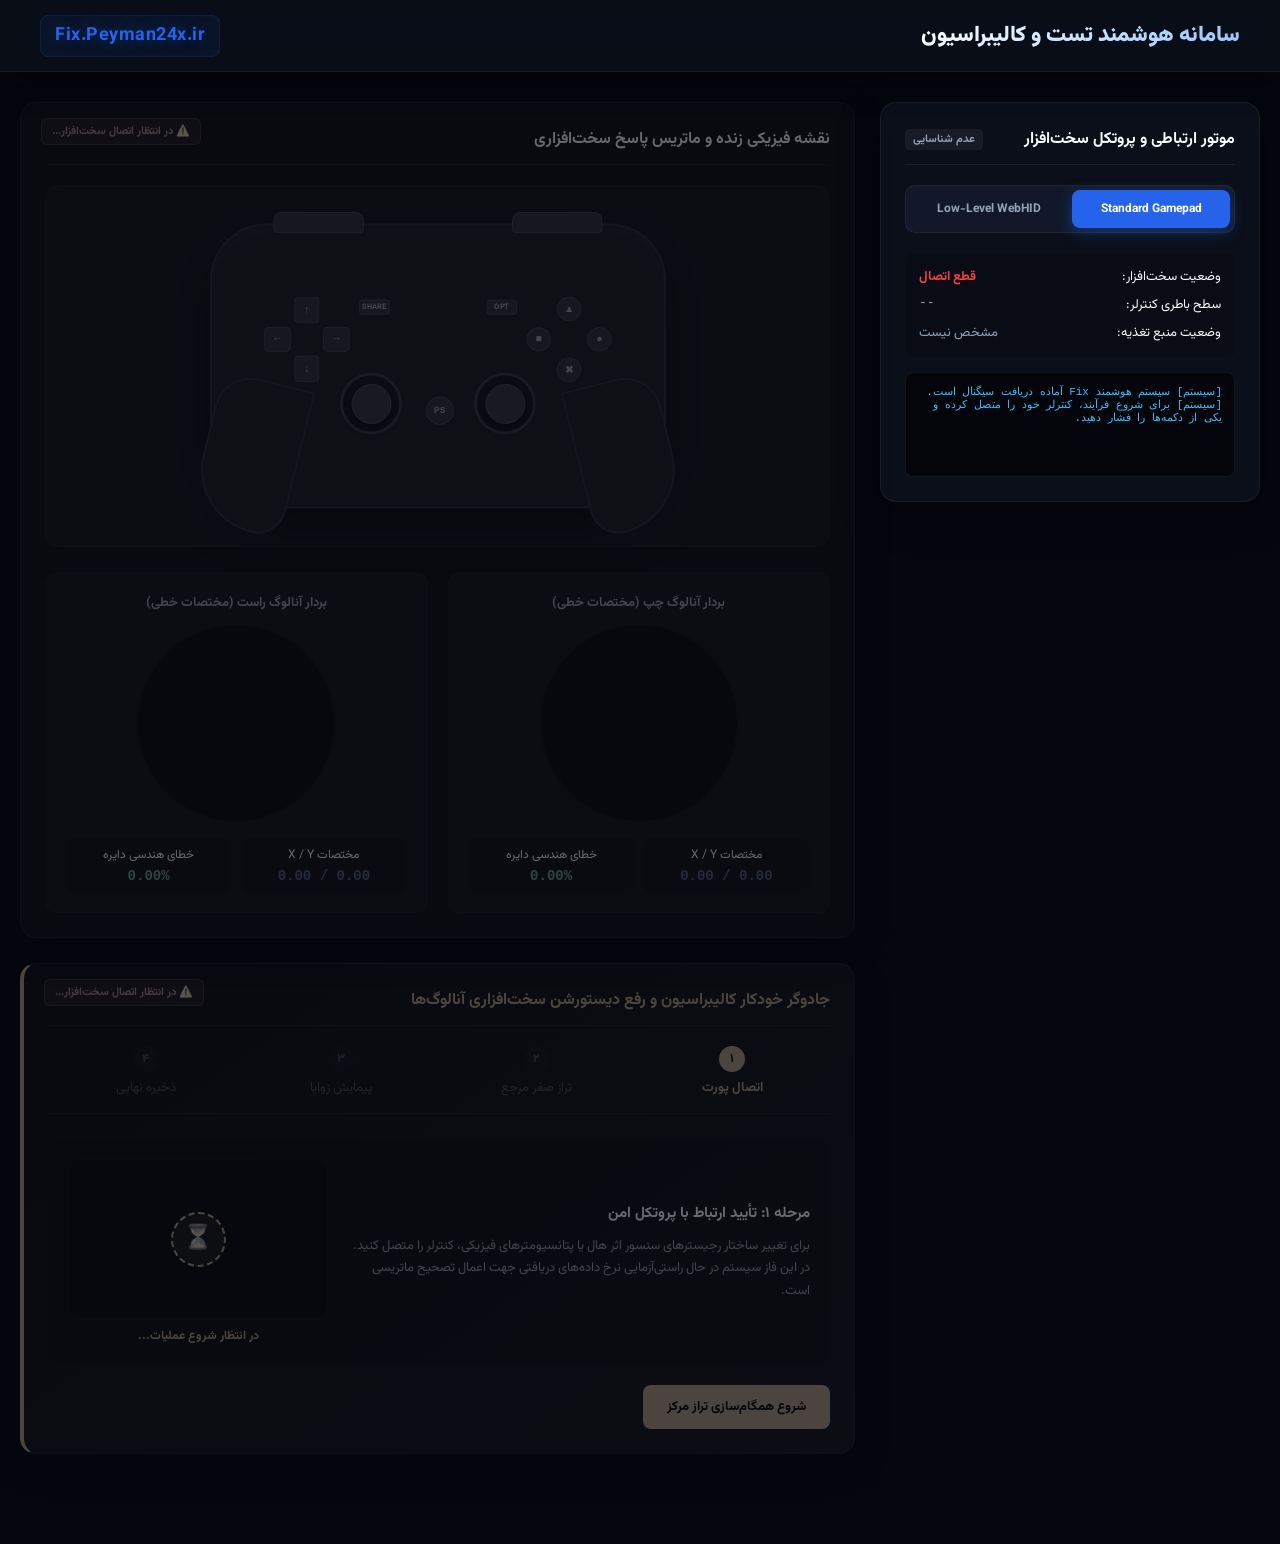
==== commit 42e04988: "Update index.html" ====
--- a/index.html
+++ b/index.html
@@ -8,20 +8,21 @@
         @import url('https://fonts.googleapis.com/css2?family=Vazirmatn:wght@300;400;700;900&display=swap');
         
         :root {
-            --bg-main: #060913;
-            --bg-card: #0d1222;
-            --bg-inner: #151c33;
-            --primary: #3b82f6;
-            --primary-glow: rgba(59, 130, 246, 0.5);
+            --bg-main: #05070f;
+            --bg-card: #0b0f19;
+            --bg-inner: #121829;
+            --primary: #2563eb;
+            --primary-glow: rgba(37, 99, 235, 0.4);
             --success: #10b981;
-            --success-glow: rgba(16, 185, 129, 0.5);
+            --success-glow: rgba(16, 185, 129, 0.4);
             --warning: #f59e0b;
-            --warning-glow: rgba(245, 158, 11, 0.5);
+            --warning-glow: rgba(245, 158, 11, 0.4);
             --danger: #ef4444;
+            --danger-glow: rgba(239, 68, 68, 0.4);
             --text-white: #f8fafc;
-            --text-dim: #64748b;
+            --text-dim: #475569;
             --text-muted: #94a3b8;
-            --border: rgba(255, 255, 255, 0.08);
+            --border: rgba(255, 255, 255, 0.06);
         }
 
         * {
@@ -42,10 +43,10 @@
 
         /* Modern Glassmorphic Header */
         header {
-            background: rgba(13, 18, 34, 0.85);
+            background: rgba(11, 15, 25, 0.8);
             backdrop-filter: blur(12px);
             -webkit-backdrop-filter: blur(12px);
-            padding: 20px 40px;
+            padding: 18px 40px;
             border-bottom: 1px solid var(--border);
             display: flex;
             justify-content: space-between;
@@ -57,7 +58,7 @@
         }
 
         .header-title h1 {
-            font-size: 24px;
+            font-size: 22px;
             font-weight: 900;
             background: linear-gradient(135deg, #ffffff, #93c5fd);
             -webkit-background-clip: text;
@@ -65,16 +66,16 @@
         }
 
         .header-brand a {
-            font-size: 20px;
+            font-size: 18px;
             font-weight: 700;
             color: var(--primary);
             text-decoration: none;
             letter-spacing: 0.5px;
             transition: all 0.3s ease;
-            padding: 8px 16px;
+            padding: 6px 14px;
             border-radius: 8px;
-            background: rgba(59, 130, 246, 0.08);
-            border: 1px solid rgba(59, 130, 246, 0.2);
+            background: rgba(37, 99, 235, 0.08);
+            border: 1px solid rgba(37, 99, 235, 0.15);
             text-shadow: 0 0 15px var(--primary-glow);
         }
 
@@ -88,11 +89,11 @@
         /* Layout Grid */
         .app-layout {
             max-width: 1500px;
-            margin: 35px auto;
-            padding: 0 25px;
+            margin: 30px auto;
+            padding: 0 20px;
             display: grid;
             grid-template-columns: 1fr;
-            gap: 30px;
+            gap: 25px;
         }
 
         @media (min-width: 1200px) {
@@ -101,7 +102,7 @@
             }
         }
 
-        /* Reusable Glass Cards */
+        /* Reusable Cards */
         .card {
             background: var(--bg-card);
             border: 1px solid var(--border);
@@ -110,24 +111,51 @@
             box-shadow: 0 12px 40px rgba(0,0,0,0.4);
             position: relative;
             overflow: hidden;
+            transition: opacity 0.4s ease, filter 0.4s ease;
+        }
+
+        /* State Indicator for Disconnection */
+        .device-dependent {
+            position: relative;
+        }
+        
+        body.disconnected .device-dependent {
+            opacity: 0.4;
+            pointer-events: none;
+            filter: grayscale(0.8);
+        }
+
+        body.disconnected .device-dependent::before {
+            content: '⚠️ در انتظار اتصال سخت‌افزار...';
+            position: absolute;
+            top: 15px;
+            left: 20px;
+            background: rgba(239, 68, 68, 0.15);
+            border: 1px solid rgba(239, 68, 68, 0.3);
+            color: #f87171;
+            padding: 4px 10px;
+            border-radius: 6px;
+            font-size: 11px;
+            font-weight: bold;
+            z-index: 10;
         }
 
         .card-title {
-            font-size: 17px;
+            font-size: 16px;
             font-weight: 700;
             margin-bottom: 20px;
             padding-bottom: 12px;
             border-bottom: 1px solid var(--border);
             display: flex;
             align-items: center;
-            gap: 10px;
-        }
-
-        /* Custom API Engine Switcher Widget */
+            justify-content: space-between;
+        }
+
+        /* Active API Switcher Widget */
         .api-toggle-container {
             background: var(--bg-inner);
             border-radius: 10px;
-            padding: 6px;
+            padding: 4px;
             display: flex;
             gap: 4px;
             margin-bottom: 20px;
@@ -142,13 +170,9 @@
             border: none;
             color: var(--text-muted);
             font-weight: bold;
-            font-size: 13px;
+            font-size: 12px;
             cursor: pointer;
             transition: all 0.2s ease;
-            display: flex;
-            align-items: center;
-            justify-content: center;
-            gap: 6px;
         }
 
         .api-btn.active {
@@ -156,13 +180,14 @@
             color: white;
             box-shadow: 0 4px 15px var(--primary-glow);
         }
-
+        
         .api-btn.active.hid-mode {
             background: var(--warning);
+            color: #000;
             box-shadow: 0 4px 15px var(--warning-glow);
         }
 
-        /* Interactive Dynamic Gamepad Visualizer Structure */
+        /* Hardware Visualizer */
         .gamepad-illustration-card {
             display: flex;
             flex-direction: column;
@@ -171,40 +196,38 @@
             padding: 30px;
             background: var(--bg-inner);
             border-radius: 14px;
-            border: 1px solid rgba(255,255,255,0.03);
-            position: relative;
+            border: 1px solid rgba(255,255,255,0.02);
         }
 
         .gamepad-container {
             position: relative;
             width: 480px;
             height: 300px;
-            background: #1d263b;
+            background: #161e30;
             border-radius: 60px 60px 90px 90px;
-            box-shadow: inset 0 8px 20px rgba(255,255,255,0.05), 0 20px 50px rgba(0,0,0,0.6);
-            border: 2px solid #2e3b59;
+            box-shadow: inset 0 8px 20px rgba(255,255,255,0.03), 0 20px 50px rgba(0,0,0,0.6);
+            border: 2px solid #232f4b;
             transform: scale(0.95);
         }
 
-        /* Gamepad Handles */
         .gamepad-container::before, .gamepad-container::after {
             content: '';
             position: absolute;
-            bottom: -30px;
-            width: 100px;
-            height: 160px;
-            background: #1d263b;
-            border: 2px solid #2e3b59;
+            bottom: -25px;
+            width: 95px;
+            height: 155px;
+            background: #161e30;
+            border: 2px solid #232f4b;
             z-index: -1;
         }
-        .gamepad-container::before { left: -10px; border-radius: 50px 0 40px 90px; transform: rotate(15deg); }
-        .gamepad-container::after { right: -10px; border-radius: 0 50px 90px 40px; transform: rotate(-15deg); }
-
-        /* Generic Button styling on schematic */
+        .gamepad-container::before { left: -8px; border-radius: 50px 0 40px 90px; transform: rotate(14deg); }
+        .gamepad-container::after { right: -8px; border-radius: 0 50px 90px 40px; transform: rotate(-14deg); }
+
+        /* Buttons on Schematic Map */
         .g-btn {
             position: absolute;
-            background: #2a3754;
-            border: 1px solid #3e507a;
+            background: #253252;
+            border: 1px solid #364875;
             color: var(--text-muted);
             border-radius: 50%;
             display: flex;
@@ -212,7 +235,7 @@
             justify-content: center;
             font-size: 11px;
             font-weight: bold;
-            transition: all 0.1s ease;
+            transition: background 0.05s, transform 0.05s;
         }
 
         .g-btn.active {
@@ -220,30 +243,30 @@
             color: white !important;
             box-shadow: 0 0 15px var(--success-glow);
             border-color: #22c55e !important;
-        }
-
-        /* Face Buttons Right Cluster */
+            transform: scale(0.95);
+        }
+
+        /* Face & Navigation Layouts */
         .cluster-right { position: absolute; right: 55px; top: 75px; width: 90px; height: 90px; }
         .b-triangle { top: 0; left: 32px; width: 26px; height: 26px; }
         .b-circle { top: 32px; right: 0; width: 26px; height: 26px; }
         .b-cross { bottom: 0; left: 32px; width: 26px; height: 26px; }
         .b-square { top: 32px; left: 0; width: 26px; height: 26px; }
 
-        /* D-PAD Left Cluster */
         .cluster-left { position: absolute; left: 55px; top: 75px; width: 90px; height: 90px; }
-        .d-up { top: 0; left: 32px; width: 26px; height: 30px; border-radius: 4px; }
-        .d-right { top: 32px; right: 0; width: 30px; height: 26px; border-radius: 4px; }
-        .d-down { bottom: 0; left: 32px; width: 26px; height: 30px; border-radius: 4px; }
-        .d-left { top: 32px; left: 0; width: 30px; height: 26px; border-radius: 4px; }
-
-        /* Joysticks Visual Positions */
+        .d-up { top: 0; left: 32px; width: 26px; height: 28px; border-radius: 4px; }
+        .d-right { top: 32px; right: 0; width: 28px; height: 26px; border-radius: 4px; }
+        .d-down { bottom: 0; left: 32px; width: 26px; height: 28px; border-radius: 4px; }
+        .d-left { top: 32px; left: 0; width: 28px; height: 26px; border-radius: 4px; }
+
+        /* Joysticks Components */
         .g-stick {
             position: absolute;
             width: 65px;
             height: 65px;
-            background: #141a29;
+            background: #0f1524;
             border-radius: 50%;
-            border: 3px solid #344266;
+            border: 3px solid #2d3b5c;
             top: 155px;
         }
         .g-stick-left { left: 135px; }
@@ -251,35 +274,34 @@
         
         .g-thumb {
             position: absolute;
-            width: 40px;
-            height: 40px;
-            background: #2e3a57;
+            width: 42px;
+            height: 42px;
+            background: #2b395b;
             border-radius: 50%;
-            top: 10px;
-            left: 10px;
+            top: 9px;
+            left: 9px;
             box-shadow: 0 4px 10px rgba(0,0,0,0.5);
-            transition: transform 0.05s linear;
-        }
-
-        /* Top Shoulders & Triggers */
+            transition: transform 0.02s linear;
+            border: 1px solid #3d5080;
+        }
+
         .shoulder-btn {
             position: absolute;
-            top: -15px;
-            width: 100px;
-            height: 25px;
-            background: #2a3754;
+            top: -14px;
+            width: 95px;
+            height: 22px;
+            background: #253252;
             border-radius: 8px 8px 4px 4px;
-            border: 1px solid #3e507a;
-        }
-        .s-l1 { left: 60px; }
-        .s-r1 { right: 60px; }
-
-        /* Center utilities */
+            border: 1px solid #364875;
+        }
+        .s-l1 { left: 65px; }
+        .s-r1 { right: 65px; }
+
         .b-ps { left: 225px; top: 180px; width: 30px; height: 30px; font-size: 9px; }
-        .b-share { left: 150px; top: 75px; width: 35px; height: 18px; border-radius: 4px; }
-        .b-options { right: 150px; top: 75px; width: 35px; height: 18px; border-radius: 4px; }
-
-        /* Stick Performance Canvas Panel Layout */
+        .b-share { left: 155px; top: 78px; width: 32px; height: 16px; border-radius: 3px; font-size: 8px;}
+        .b-options { right: 155px; top: 78px; width: 32px; height: 16px; border-radius: 3px; font-size: 8px;}
+
+        /* Canvas Layout Dashboard */
         .sticks-dashboard {
             display: grid;
             grid-template-columns: 1fr;
@@ -297,16 +319,16 @@
             background: var(--bg-inner);
             padding: 20px;
             border-radius: 12px;
-            border: 1px solid rgba(255,255,255,0.02);
+            border: 1px solid rgba(255,255,255,0.01);
         }
 
         .canvas-frame {
             position: relative;
-            width: 220px;
-            height: 220px;
-            background: #090d16;
+            width: 200px;
+            height: 200px;
+            background: #080c14;
             border-radius: 50%;
-            border: 2px solid rgba(255,255,255,0.05);
+            border: 2px solid rgba(255,255,255,0.04);
             margin-bottom: 15px;
         }
         canvas { width: 100%; height: 100%; }
@@ -319,24 +341,23 @@
         }
         .metric-item {
             background: rgba(0,0,0,0.2);
-            padding: 10px;
-            border-radius: 8px;
+            padding: 8px;
+            border-radius: 6px;
             text-align: center;
-            font-size: 13px;
+            font-size: 12px;
         }
         .metric-num {
             font-family: monospace;
-            font-size: 15px;
+            font-size: 14px;
             font-weight: 700;
             color: var(--primary);
             margin-top: 4px;
         }
 
-        /* ADVANCED CALIBRATION WIZARD WITH REALTIME LIVE GRAPHICS */
+        /* Wizard Validation Module */
         .wizard-container {
-            margin-top: 25px;
             border-left: 4px solid var(--warning);
-            background: linear-gradient(145deg, var(--bg-card), #161a2e);
+            background: linear-gradient(145deg, var(--bg-card), #14192b);
         }
 
         .wizard-steps-header {
@@ -349,60 +370,71 @@
         .step-node {
             flex: 1;
             text-align: center;
-            opacity: 0.3;
+            opacity: 0.25;
             transition: all 0.3s;
+            font-size: 13px;
         }
         .step-node.active { opacity: 1; color: var(--warning); font-weight: bold; }
         .step-node.completed { opacity: 0.8; color: var(--success); }
         
         .step-badge {
-            width: 28px;
-            height: 28px;
+            width: 26px;
+            height: 26px;
             border-radius: 50%;
-            background: rgba(255,255,255,0.1);
+            background: rgba(255,255,255,0.08);
             display: flex;
             align-items: center;
             justify-content: center;
             margin: 0 auto 6px;
             font-weight: bold;
-        }
-        .step-node.active .step-badge { background: var(--warning); color: var(--bg-main); }
+            font-size: 12px;
+        }
+        .step-node.active .step-badge { background: var(--warning); color: #000; }
         .step-node.completed .step-badge { background: var(--success); color: white; }
 
         .wizard-body {
             display: grid;
             grid-template-columns: 1fr;
             gap: 20px;
-            background: rgba(0,0,0,0.25);
+            background: rgba(0,0,0,0.2);
             padding: 20px;
             border-radius: 12px;
             margin-bottom: 20px;
         }
         @media (min-width: 768px) {
-            .wizard-body { grid-template-columns: 1fr 240px; }
-        }
-
+            .wizard-body { grid-template-columns: 1fr 260px; }
+        }
+
+        /* Real-Time Step Correctness Visual Feedback */
         .wizard-graphic-feedback {
             height: 160px;
-            background: #080c16;
+            background: #070b14;
             border-radius: 10px;
-            border: 1px solid rgba(255,255,255,0.04);
-            display: flex;
+            border: 1px solid rgba(255,255,255,0.03);
+            display: flex;
+            flex-direction: column;
             align-items: center;
             justify-content: center;
             position: relative;
             overflow: hidden;
-        }
-
-        /* Live Logger Console */
+            padding: 10px;
+        }
+
+        .validation-status {
+            margin-top: 8px;
+            font-size: 12px;
+            font-weight: bold;
+            text-align: center;
+        }
+
         .terminal-box {
-            background: #04070f;
+            background: #03050a;
             border: 1px solid var(--border);
             border-radius: 8px;
             padding: 12px;
             font-family: monospace;
-            font-size: 12px;
-            height: 110px;
+            font-size: 11px;
+            height: 105px;
             overflow-y: auto;
             color: #38bdf8;
             margin-top: 15px;
@@ -412,52 +444,47 @@
             background: var(--primary);
             color: white;
             border: none;
-            padding: 14px 28px;
-            border-radius: 10px;
+            padding: 12px 24px;
+            border-radius: 8px;
             font-weight: bold;
-            font-size: 14px;
+            font-size: 13px;
             cursor: pointer;
             transition: all 0.2s;
-            display: inline-flex;
-            align-items: center;
-            gap: 8px;
-        }
-        .btn-action:hover { opacity: 0.95; transform: translateY(-1px); }
+        }
+        .btn-action:hover { opacity: 0.95; }
         .btn-wiz-next { background: var(--warning); color: #000; }
-        .btn-wiz-next:hover { box-shadow: 0 0 20px var(--warning-glow); }
-
-        /* Realtime Animation Helpers */
+        .btn-wiz-next:hover { box-shadow: 0 0 15px var(--warning-glow); }
+
+        /* Animation Helpers */
         .pulse-circle {
             width: 40px;
             height: 40px;
             border: 3px solid var(--warning);
             border-radius: 50%;
-            animation: pulse 1.5s infinite ease-in-out;
+            animation: pulse 1.4s infinite ease-in-out;
         }
         @keyframes pulse {
             0% { transform: scale(0.6); opacity: 1; }
-            100% { transform: scale(1.6); opacity: 0; }
-        }
-
-        .fill-track-ui {
-            width: 100px;
-            height: 100px;
-            border: 4px dashed rgba(255,255,255,0.1);
+            100% { transform: scale(1.5); opacity: 0; }
+        }
+
+        .correctness-indicator {
+            width: 55px;
+            height: 55px;
             border-radius: 50%;
-            position: relative;
-        }
-        .fill-progress-arc {
-            position: absolute;
-            top: -4px; left: -4px; width: 100px; height: 100px;
-            border: 4px solid var(--success);
-            border-radius: 50%;
-            clip-path: polygon(0 0, 100% 0, 100% 100%, 0 100%);
-            transform: rotate(0deg);
-            transition: transform 0.1s linear;
-        }
+            display: flex;
+            align-items: center;
+            justify-content: center;
+            font-size: 24px;
+            font-weight: bold;
+            transition: all 0.3s ease;
+        }
+        .correctness-indicator.waiting { background: rgba(245, 158, 11, 0.1); color: var(--warning); border: 2px dashed var(--warning); }
+        .correctness-indicator.success { background: rgba(16, 185, 129, 0.1); color: var(--success); border: 2px solid var(--success); box-shadow: 0 0 15px var(--success-glow); }
+        .correctness-indicator.error { background: rgba(239, 68, 68, 0.1); color: var(--danger); border: 2px solid var(--danger); }
     </style>
 </head>
-<body>
+<body class="disconnected">
 
     <header>
         <div class="header-title">
@@ -470,60 +497,50 @@
 
     <div class="app-layout">
         
-        <!-- Sidebar Settings & Logs -->
         <div style="display: flex; flex-direction: column; gap: 25px;">
             <div class="card">
                 <div class="card-title">
-                    <span>موتور ارتباطی و پروتکل API</span>
+                    <span>موتور ارتباطی و پروتکل سخت‌افزار</span>
+                    <span id="activeApiBadge" style="font-size:11px; padding:2px 8px; border-radius:4px; background:rgba(255,255,255,0.05); color:var(--text-muted);">عدم شناسایی</span>
                 </div>
                 
                 <div class="api-toggle-container">
-                    <button class="api-btn active" id="apiGamepadBtn" onclick="switchAPI('gamepad')">
-                        Standard Gamepad API
-                    </button>
-                    <button class="api-btn" id="apiHidBtn" onclick="switchAPI('hid')">
-                        Low-Level WebHID API
-                    </button>
-                </div>
-
-                <div style="font-size: 12px; color: var(--text-muted); line-height: 1.6; margin-bottom: 15px;">
-                    حالت <strong>Standard Gamepad</strong> برای تست فرکانس و بازخورد دکمه‌ها در تمام سیستم‌ها مناسب است. حالت <strong>Low-Level WebHID</strong> دسترسی دایرکت برای رایت مقادیر آفست روی کدهای EEPROM دسته فراهم می‌کند.
-                </div>
-
-                <div style="background: rgba(0,0,0,0.2); padding: 12px; border-radius: 8px; font-size: 13px;">
-                    <div style="display:flex; justify-content:space-between; margin-bottom:6px;">
-                        <span>وضعیت اتصال:</span>
-                        <span id="connStatus" style="color:var(--success); font-weight:bold;">اتصال مجازی فعال</span>
+                    <button class="api-btn active" id="apiGamepadBtn">Standard Gamepad</button>
+                    <button class="api-btn" id="apiHidBtn">Low-Level WebHID</button>
+                </div>
+
+                <div style="background: rgba(0,0,0,0.2); padding: 14px; border-radius: 8px; font-size: 13px; margin-bottom: 10px;">
+                    <div style="display:flex; justify-content:space-between; margin-bottom:8px;">
+                        <span>وضعیت سخت‌افزار:</span>
+                        <span id="connStatus" style="color:var(--danger); font-weight:bold;">قطع اتصال</span>
+                    </div>
+                    <div style="display:flex; justify-content:space-between; margin-bottom:8px;">
+                        <span>سطح باطری کنترلر:</span>
+                        <span id="batteryLevel" style="color:var(--text-muted); font-family: monospace;">--</span>
                     </div>
                     <div style="display:flex; justify-content:space-between;">
-                        <span>نوع سنسور فیکس:</span>
-                        <span style="color:var(--warning);">TMR / Hall Effect Ready</span>
+                        <span>وضعیت منبع تغذیه:</span>
+                        <span id="batteryCharging" style="color:var(--text-muted);">مشخص نیست</span>
                     </div>
                 </div>
 
                 <div class="terminal-box" id="sysLog">
-                    [سیستم] موتور پردازش هوشمند آماده بکار است.
-[سیستم] حالت شبیه‌ساز امن لود شد. برای اعمال سخت افزاری فیزیکی، دسته را با کابل متصل کنید.
+                    [سیستم] سیستم هوشمند Fix آماده دریافت سیگنال است.
+[سیستم] برای شروع فرآیند، کنترلر خود را متصل کرده و یکی از دکمه‌ها را فشار دهید.
                 </div>
             </div>
         </div>
 
-        <!-- Main Workspace Area -->
         <div style="display: flex; flex-direction: column; gap: 25px;">
             
-            <!-- Real-time Controller Graphic Map Structure -->
-            <div class="card">
-                <div class="card-title">نقشه سخت‌افزاری زنده و ماتریس دیجیتال پاسخ دکمه‌ها</div>
+            <div class="card device-dependent">
+                <div class="card-title">نقشه فیزیکی زنده و ماتریس پاسخ سخت‌افزاری</div>
                 
                 <div class="gamepad-illustration-card">
-                    
-                    <!-- SVG / HTML Composite Interactive Controller -->
                     <div class="gamepad-container">
-                        <!-- Shoulder Buttons -->
                         <div class="shoulder-btn s-l1" id="m-btn-4"></div>
                         <div class="shoulder-btn s-r1" id="m-btn-5"></div>
                         
-                        <!-- D-Pad Left -->
                         <div class="cluster-left">
                             <div class="g-btn d-up" id="m-btn-12">↑</div>
                             <div class="g-btn d-right" id="m-btn-15">→</div>
@@ -531,12 +548,10 @@
                             <div class="g-btn d-left" id="m-btn-14">←</div>
                         </div>
 
-                        <!-- Utility Buttons -->
-                        <div class="g-btn b-share" id="m-btn-8">Share</div>
-                        <div class="g-btn b-options" id="m-btn-9">Opt</div>
+                        <div class="g-btn b-share" id="m-btn-8">SHARE</div>
+                        <div class="g-btn b-options" id="m-btn-9">OPT</div>
                         <div class="g-btn b-ps" id="m-btn-16">PS</div>
 
-                        <!-- Joysticks Bases and Thumbs -->
                         <div class="g-stick g-stick-left" id="m-btn-10">
                             <div class="g-thumb" id="t-left"></div>
                         </div>
@@ -544,7 +559,6 @@
                             <div class="g-thumb" id="t-right"></div>
                         </div>
 
-                        <!-- Face Buttons Right -->
                         <div class="cluster-right">
                             <div class="g-btn b-triangle" id="m-btn-3">▲</div>
                             <div class="g-btn b-circle" id="m-btn-2">●</div>
@@ -552,58 +566,57 @@
                             <div class="g-btn b-square" id="m-btn-0">■</div>
                         </div>
                     </div>
-
-                </div>
-
-                <!-- Joysticks Precision Performance Dashboard -->
+                </div>
+
                 <div class="sticks-dashboard">
                     <div class="canvas-container">
-                        <div style="font-size: 14px; font-weight: bold; margin-bottom: 10px;">بردار آنالوگ چپ</div>
+                        <div style="font-size: 13px; font-weight: bold; margin-bottom: 10px; color: var(--text-muted);">بردار آنالوگ چپ (مختصات خطی)</div>
                         <div class="canvas-frame"><canvas id="cLeft"></canvas></div>
                         <div class="metric-row">
-                            <div class="metric-item">مختصات X <div class="metric-num" id="md-lx">0.00</div></div>
-                            <div class="metric-item">خطای دایره‌ای <div class="metric-num" style="color:var(--success);" id="md-le">0.15%</div></div>
+                            <div class="metric-item">مختصات X / Y<div class="metric-num" id="md-l-coords">0.00 / 0.00</div></div>
+                            <div class="metric-item">خطای هندسی دایره<div class="metric-num" style="color:var(--success);" id="md-le">0.00%</div></div>
                         </div>
                     </div>
 
                     <div class="canvas-container">
-                        <div style="font-size: 14px; font-weight: bold; margin-bottom: 10px;">بردار آنالوگ راست</div>
+                        <div style="font-size: 13px; font-weight: bold; margin-bottom: 10px; color: var(--text-muted);">بردار آنالوگ راست (مختصات خطی)</div>
                         <div class="canvas-frame"><canvas id="cRight"></canvas></div>
                         <div class="metric-row">
-                            <div class="metric-item">مختصات X <div class="metric-num" id="md-rx">0.00</div></div>
-                            <div class="metric-item">خطای دایره‌ای <div class="metric-num" style="color:var(--success);" id="md-re">0.21%</div></div>
+                            <div class="metric-item">مختصات X / Y<div class="metric-num" id="md-r-coords">0.00 / 0.00</div></div>
+                            <div class="metric-item">خطای هندسی دایره<div class="metric-num" style="color:var(--success);" id="md-re">0.00%</div></div>
                         </div>
                     </div>
                 </div>
             </div>
 
-            <!-- DYNAMIC CALIBRATION WIZARD WITH REALTIME GRAPHICAL INTERFACE -->
-            <div class="card wizard-container">
-                <div class="card-title" style="color: var(--warning);">جادوگر اتوماتیک کالیبراسیون و رفع دریفت هوشمند آنالوگ‌ها</div>
+            <div class="card wizard-container device-dependent">
+                <div class="card-title" style="color: var(--warning);">جادوگر خودکار کالیبراسیون و رفع دیستورشن سخت‌افزاری آنالوگ‌ها</div>
                 
                 <div class="wizard-steps-header">
-                    <div class="step-node active" id="sn-1"><div class="step-badge">۱</div>اتصال امن</div>
-                    <div class="step-node" id="sn-2"><div class="step-badge">۲</div>ثبت مرکز صفر</div>
-                    <div class="step-node" id="sn-3"><div class="step-badge">۳</div>اصلاح دایره دامنه</div>
-                    <div class="step-node" id="sn-4"><div class="step-badge">۴</div>ذخیره در سخت‌افزار</div>
+                    <div class="step-node active" id="sn-1"><div class="step-badge">۱</div>اتصال پورت</div>
+                    <div class="step-node" id="sn-2"><div class="step-badge">۲</div>تراز صفر مرجع</div>
+                    <div class="step-node" id="sn-3"><div class="step-badge">۳</div>پیمایش زوایا</div>
+                    <div class="step-node" id="sn-4"><div class="step-badge">۴</div>ذخیره نهایی</div>
                 </div>
 
                 <div class="wizard-body">
                     <div style="display: flex; flex-direction: column; justify-content: center;">
-                        <h3 id="wizTitle" style="font-size:16px; margin-bottom:10px; color:#fff;">مرحله ۱: بررسی کانال های ارتباطی USB</h3>
-                        <p id="wizDesc" style="font-size:14px; color:var(--text-muted); line-height:1.7;">
-                            برای تغییر ساختار رجیسترهای سنسور اثر هال یا TMR، لطفاً کنترلر را با یک کابل کواکسیال باکیفیت به پورت اصلی مادربرد متصل کنید. در حال حاضر شبیه‌ساز خودکار برای تایید ریتم حرکت کالیبراسیون فعال است.
+                        <h3 id="wizTitle" style="font-size:15px; margin-bottom:10px; color:#fff;">مرحله ۱: تأیید ارتباط با پروتکل امن</h3>
+                        <p id="wizDesc" style="font-size:13px; color:var(--text-muted); line-height:1.7;">
+                            برای تغییر ساختار رجیسترهای سنسور اثر هال یا پتانسیومترهای فیزیکی، کنترلر را متصل کنید. در این فاز سیستم در حال راستی‌آزمایی نرخ داده‌های دریافتی جهت اعمال تصحیح ماتریسی است.
                         </p>
                     </div>
                     
-                    <!-- Dynamic Graphic Feedback Area -->
-                    <div class="wizard-graphic-feedback" id="wizGraphic">
-                        <div class="pulse-circle"></div>
+                    <div>
+                        <div class="wizard-graphic-feedback" id="wizGraphic">
+                            <div class="correctness-indicator waiting" id="vIndicator">⏳</div>
+                        </div>
+                        <div class="validation-status" id="vStatus" style="color: var(--warning);">در انتظار شروع عملیات...</div>
                     </div>
                 </div>
 
                 <div style="display: flex; gap: 12px;">
-                    <button class="btn-action btn-wiz-next" id="btnNextWiz">شروع همگام‌سازی مرکزی</button>
+                    <button class="btn-action btn-wiz-next" id="btnNextWiz">شروع همگام‌سازی تراز مرکز</button>
                 </div>
             </div>
 
@@ -611,170 +624,6 @@
 
     </div>
 
-    <script>
-        let currentApi = 'gamepad';
-        let wizardStep = 1;
-        let angleSeed = 0;
-
-        function switchAPI(mode) {
-            currentApi = mode;
-            document.getElementById('apiGamepadBtn').classList.remove('active');
-            document.getElementById('apiHidBtn').classList.remove('active');
-            
-            if (mode === 'gamepad') {
-                document.getElementById('apiGamepadBtn').classList.add('active');
-                logToConsole("سوئیچ به پروتکل استاندارد Gamepad API انجام شد.");
-            } else {
-                document.getElementById('apiHidBtn').classList.add('active', 'hid-mode');
-                logToConsole("پروتکل دایرکت سطح پایین WebHID فعال گردید. آماده خط فرمان رایت حافظه.");
-            }
-        }
-
-        function logToConsole(msg) {
-            const el = document.getElementById('sysLog');
-            el.innerHTML += `\n[${new Date().toLocaleTimeString('fa-IR')}] ${msg}`;
-            el.scrollTop = el.scrollHeight;
-        }
-
-        // Calibration wizard dynamic logic & graphics controller
-        const stepConfigs = {
-            1: {
-                title: "مرحله ۱: بررسی کانال های ارتباطی USB",
-                desc: "از اتصال کامل کابل دیتا مطمئن شوید. سیستم آماده دریافت اطلاعات و کدهای خام فریمور است.",
-                btn: "شروع همگام‌سازی مرکزی",
-                graphic: '<div class="pulse-circle"></div>'
-            },
-            2: {
-                title: "مرحله ۲: محاسبه خودکار و تراز نقطه صفر (Auto-Zero Alignment)",
-                desc: "لطفاً به آنالوگ‌ها دست نزنید. الگوریتم در حال آنالیز لرزش‌های ولتاژ پتانسیومترها و خنثی کردن فیزیکی آفست دریفت است.",
-                btn: "تایید مرکز و رفتن به فاز زوایا",
-                graphic: '<div style="color:var(--warning); font-size:24px; font-weight:bold;">[ + ] تراز مرکز</div>'
-            },
-            3: {
-                title: "مرحله ۳: اصلاح دامنه زوایا و کالیبره دایره حرکتی (Circularity Tuning)",
-                desc: "هر دو آنالوگ را دو بار به صورت کامل تا انتها بچرخانید. سنسور گرافیکی زیر میزان یکنواختی زوایای دایره را به صورت زنده نمایش می‌دهد.",
-                btn: "محاسبه نهایی ماتریس خطی",
-                graphic: '<div class="fill-track-ui"><div class="fill-progress-arc" id="arcUi"></div></div>'
-            },
-            4: {
-                title: "مرحله ۴: ثبت نهایی و رایت پایدار داده‌ها در EEPROM",
-                content: "عملیات با موفقیت پایان یافت! اطلاعات کالیبراسیون جدید روی چیپست نوشته شد و خطای جابجایی صفر گردید.",
-                btn: "شروع مجدد پروسه کالیبره",
-                graphic: '<div style="color:var(--success); font-size:40px;">✔</div>'
-            }
-        };
-
-        document.getElementById('btnNextWiz').addEventListener('click', () => {
-            document.getElementById(`sn-${wizardStep}`).classList.remove('active');
-            document.getElementById(`sn-${wizardStep}`).classList.add('completed');
-            
-            if (wizardStep < 4) {
-                wizardStep++;
-            } else {
-                wizardStep = 1;
-                document.querySelectorAll('.step-node').forEach(n => n.classList.remove('active', 'completed'));
-            }
-            
-            document.getElementById(`sn-${wizardStep}`).classList.add('active');
-            const conf = stepConfigs[wizardStep];
-            document.getElementById('wizTitle').innerText = conf.title;
-            document.getElementById('wizDesc').innerText = conf.desc || conf.content;
-            document.getElementById('btnNextWiz').innerText = conf.btn;
-            document.getElementById('wizGraphic').innerHTML = conf.graphic;
-            
-            logToConsole(`مرحله جادوگر کالیبراسیون تغییر کرد: ${conf.title}`);
-        });
-
-        // Vectors Canvas Layout Handler
-        function drawVectorField(id, x, y) {
-            const canvas = document.getElementById(id);
-            if (!canvas) return;
-            const ctx = canvas.getContext('2d');
-            canvas.width = 220;
-            canvas.height = 220;
-            
-            ctx.clearRect(0,0,220,220);
-            const cx = 110, cy = 110, r = 90;
-            
-            // Grid Lines
-            ctx.strokeStyle = 'rgba(255,255,255,0.04)';
-            ctx.lineWidth = 1;
-            ctx.beginPath(); ctx.arc(cx, cy, r, 0, Math.PI*2); ctx.stroke();
-            ctx.beginPath(); ctx.arc(cx, cy, r*0.5, 0, Math.PI*2); ctx.stroke();
-            ctx.beginPath(); ctx.moveTo(cx, 10); ctx.lineTo(cx, 210); ctx.stroke();
-            ctx.beginPath(); ctx.moveTo(10, cy); ctx.lineTo(210, cy); ctx.stroke();
-            
-            // Target Node
-            const tx = cx + (x * r);
-            const ty = cy + (y * r);
-            
-            ctx.fillStyle = 'rgba(59, 130, 246, 0.2)';
-            ctx.beginPath(); ctx.arc(cx, cy, r, 0, Math.PI*2); ctx.fill();
-            
-            ctx.fillStyle = '#3b82f6';
-            ctx.shadowBlur = 8; ctx.shadowColor = '#3b82f6';
-            ctx.beginPath(); ctx.arc(tx, ty, 6, 0, Math.PI*2); ctx.fill();
-            ctx.shadowBlur = 0;
-        }
-
-        // Main Refresh Animation Loop Frame
-        function processFrames() {
-            const gamepads = navigator.getGamepads ? navigator.getGamepads() : [];
-            let pad = null;
-            for(let i=0; i<gamepads.length; i++) {
-                if(gamepads[i]) { pad = gamepads[i]; break; }
-            }
-
-            let lx=0, ly=0, rx=0, ry=0;
-
-            if (pad) {
-                lx = pad.axes[0] || 0;
-                ly = pad.axes[1] || 0;
-                rx = pad.axes[2] || 0;
-                ry = pad.axes[3] || 0;
-
-                // Map digital buttons to schematic visual representation directly
-                pad.buttons.forEach((b, idx) => {
-                    const el = document.getElementById(`m-btn-${idx}`);
-                    if (el) {
-                        if (b.pressed) el.classList.add('active');
-                        else el.classList.remove('active');
-                    }
-                });
-            } else {
-                // Smooth safe mock wave behaviors for standalone offline showcase representation
-                angleSeed += 0.025;
-                if (wizardStep === 3) {
-                    lx = Math.cos(angleSeed) * 0.98;
-                    ly = Math.sin(angleSeed) * 0.98;
-                    // Rotate custom arc visualization on step 3 graphical window
-                    const arcEl = document.getElementById('arcUi');
-                    if(arcEl) arcEl.style.transform = `rotate(${angleSeed * 50}deg)`;
-                } else {
-                    lx = Math.cos(angleSeed) * 0.12 * Math.sin(angleSeed*1.5);
-                    ly = Math.sin(angleSeed) * 0.08;
-                }
-                rx = Math.sin(angleSeed * 0.8) * 0.05;
-                ry = Math.cos(angleSeed * 0.6) * 0.07;
-            }
-
-            // Update numerical metrics
-            document.getElementById('md-lx').innerText = lx.toFixed(3);
-            document.getElementById('md-rx').innerText = rx.toFixed(3);
-
-            // Render vectors maps
-            drawVectorField('cLeft', lx, ly);
-            drawVectorField('cRight', rx, ry);
-
-            // Dynamically translate joystick visual layout components
-            document.getElementById('t-left').style.transform = `translate(${lx * 12}px, ${ly * 12}px)`;
-            document.getElementById('t-right').style.transform = `translate(${rx * 12}px, ${ry * 12}px)`;
-
-            requestAnimationFrame(processFrames);
-        }
-
-        // Initialize engine framework runtime loop
-        processFrames();
-    </script>
+    <script src="app.js"></script>
 </body>
 </html>
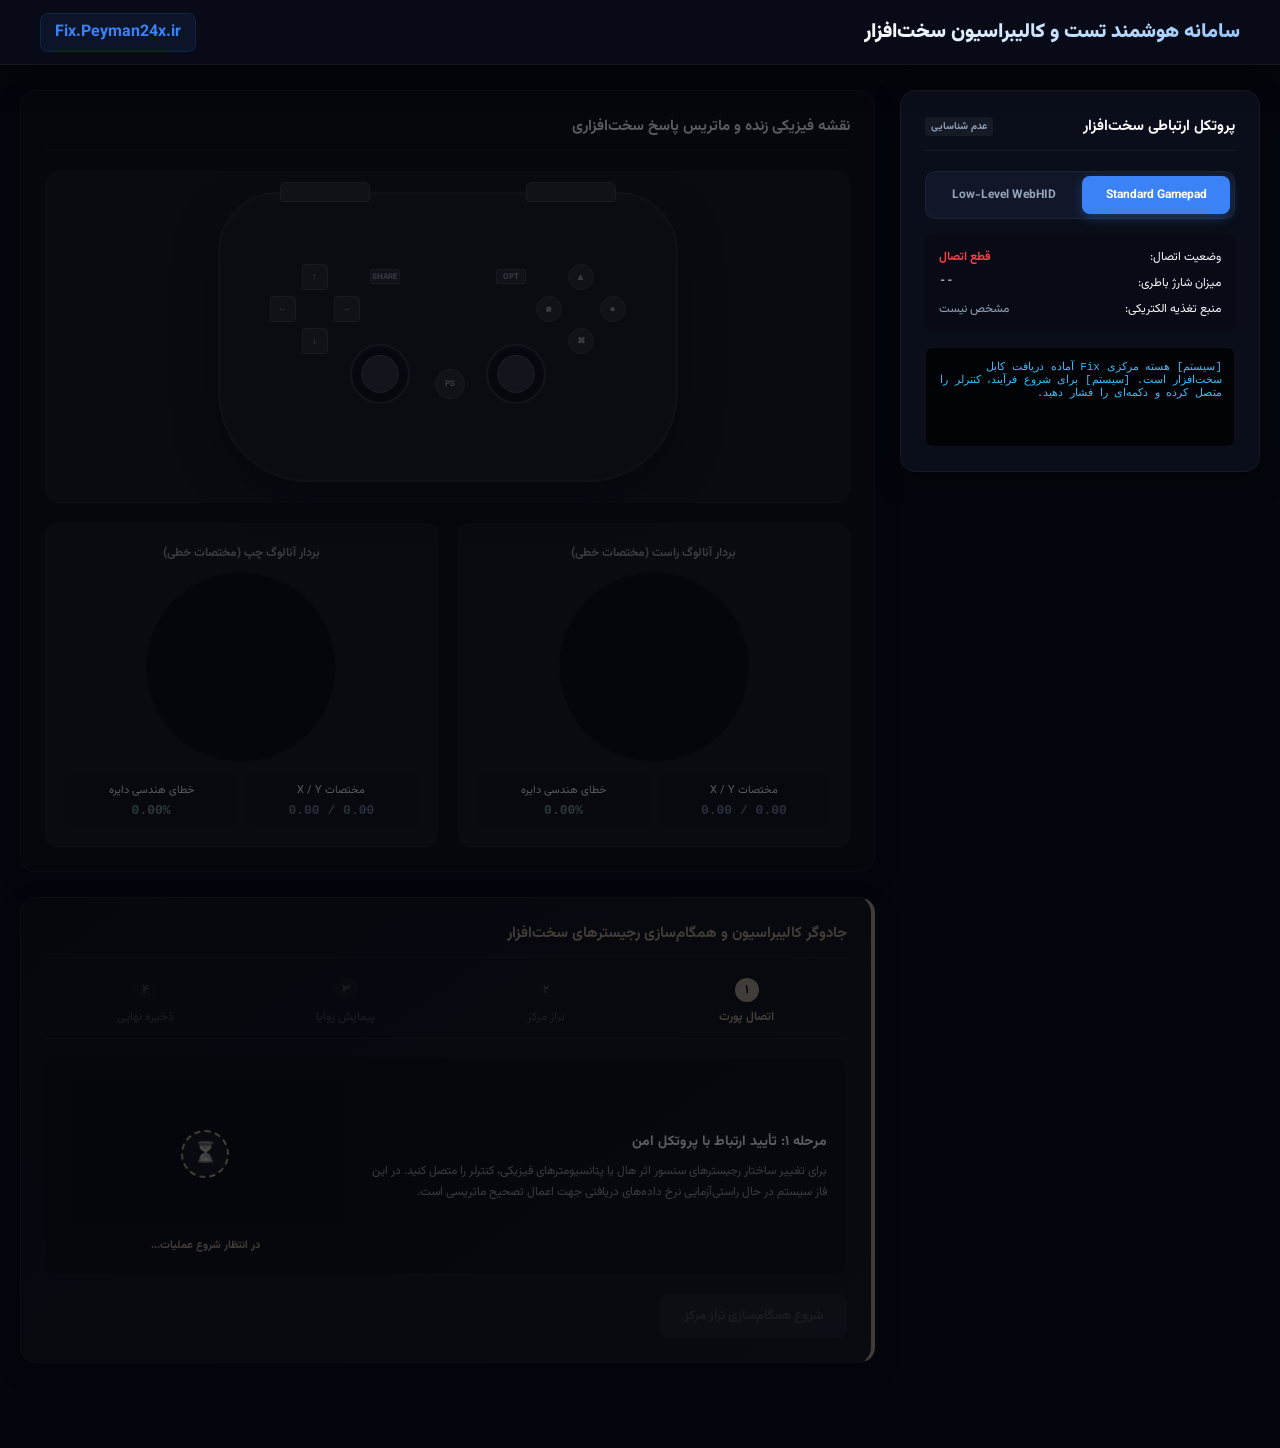
==== commit bf5a5ff9: "Update index.html" ====
--- a/index.html
+++ b/index.html
@@ -8,21 +8,21 @@
         @import url('https://fonts.googleapis.com/css2?family=Vazirmatn:wght@300;400;700;900&display=swap');
         
         :root {
-            --bg-main: #05070f;
-            --bg-card: #0b0f19;
-            --bg-inner: #121829;
-            --primary: #2563eb;
-            --primary-glow: rgba(37, 99, 235, 0.4);
+            --bg-main: #04060d;
+            --bg-card: #0a0e1a;
+            --bg-inner: #111728;
+            --primary: #3b82f6;
+            --primary-glow: rgba(59, 130, 246, 0.3);
             --success: #10b981;
-            --success-glow: rgba(16, 185, 129, 0.4);
+            --success-glow: rgba(16, 185, 129, 0.3);
             --warning: #f59e0b;
-            --warning-glow: rgba(245, 158, 11, 0.4);
+            --warning-glow: rgba(245, 158, 11, 0.3);
             --danger: #ef4444;
-            --danger-glow: rgba(239, 68, 68, 0.4);
+            --danger-glow: rgba(239, 68, 68, 0.3);
             --text-white: #f8fafc;
             --text-dim: #475569;
             --text-muted: #94a3b8;
-            --border: rgba(255, 255, 255, 0.06);
+            --border: rgba(255, 255, 255, 0.05);
         }
 
         * {
@@ -41,12 +41,11 @@
             overflow-x: hidden;
         }
 
-        /* Modern Glassmorphic Header */
         header {
-            background: rgba(11, 15, 25, 0.8);
+            background: rgba(10, 14, 26, 0.85);
             backdrop-filter: blur(12px);
             -webkit-backdrop-filter: blur(12px);
-            padding: 18px 40px;
+            padding: 16px 40px;
             border-bottom: 1px solid var(--border);
             display: flex;
             justify-content: space-between;
@@ -54,11 +53,11 @@
             position: sticky;
             top: 0;
             z-index: 100;
-            box-shadow: 0 10px 30px rgba(0,0,0,0.5);
+            box-shadow: 0 8px 32px rgba(0,0,0,0.5);
         }
 
         .header-title h1 {
-            font-size: 22px;
+            font-size: 20px;
             font-weight: 900;
             background: linear-gradient(135deg, #ffffff, #93c5fd);
             -webkit-background-clip: text;
@@ -66,30 +65,26 @@
         }
 
         .header-brand a {
-            font-size: 18px;
+            font-size: 16px;
             font-weight: 700;
             color: var(--primary);
             text-decoration: none;
-            letter-spacing: 0.5px;
-            transition: all 0.3s ease;
             padding: 6px 14px;
             border-radius: 8px;
-            background: rgba(37, 99, 235, 0.08);
-            border: 1px solid rgba(37, 99, 235, 0.15);
-            text-shadow: 0 0 15px var(--primary-glow);
+            background: rgba(59, 130, 246, 0.08);
+            border: 1px solid rgba(59, 130, 246, 0.15);
+            transition: all 0.3s ease;
         }
 
         .header-brand a:hover {
             background: var(--primary);
             color: white;
-            box-shadow: 0 0 25px var(--primary);
-            text-shadow: none;
-        }
-
-        /* Layout Grid */
+            box-shadow: 0 0 20px var(--primary);
+        }
+
         .app-layout {
             max-width: 1500px;
-            margin: 30px auto;
+            margin: 25px auto;
             padding: 0 20px;
             display: grid;
             grid-template-columns: 1fr;
@@ -98,50 +93,28 @@
 
         @media (min-width: 1200px) {
             .app-layout {
-                grid-template-columns: 380px 1fr;
+                grid-template-columns: 360px 1fr;
             }
         }
 
-        /* Reusable Cards */
         .card {
             background: var(--bg-card);
             border: 1px solid var(--border);
             border-radius: 16px;
             padding: 24px;
-            box-shadow: 0 12px 40px rgba(0,0,0,0.4);
+            box-shadow: 0 10px 30px rgba(0,0,0,0.3);
             position: relative;
-            overflow: hidden;
-            transition: opacity 0.4s ease, filter 0.4s ease;
-        }
-
-        /* State Indicator for Disconnection */
-        .device-dependent {
-            position: relative;
-        }
-        
+        }
+
         body.disconnected .device-dependent {
-            opacity: 0.4;
+            opacity: 0.35;
             pointer-events: none;
             filter: grayscale(0.8);
-        }
-
-        body.disconnected .device-dependent::before {
-            content: '⚠️ در انتظار اتصال سخت‌افزار...';
-            position: absolute;
-            top: 15px;
-            left: 20px;
-            background: rgba(239, 68, 68, 0.15);
-            border: 1px solid rgba(239, 68, 68, 0.3);
-            color: #f87171;
-            padding: 4px 10px;
-            border-radius: 6px;
-            font-size: 11px;
-            font-weight: bold;
-            z-index: 10;
+            transition: all 0.4s ease;
         }
 
         .card-title {
-            font-size: 16px;
+            font-size: 15px;
             font-weight: 700;
             margin-bottom: 20px;
             padding-bottom: 12px;
@@ -151,14 +124,13 @@
             justify-content: space-between;
         }
 
-        /* Active API Switcher Widget */
         .api-toggle-container {
             background: var(--bg-inner);
             border-radius: 10px;
             padding: 4px;
             display: flex;
             gap: 4px;
-            margin-bottom: 20px;
+            margin-bottom: 15px;
             border: 1px solid var(--border);
         }
 
@@ -178,138 +150,139 @@
         .api-btn.active {
             background: var(--primary);
             color: white;
-            box-shadow: 0 4px 15px var(--primary-glow);
-        }
-        
-        .api-btn.active.hid-mode {
-            background: var(--warning);
-            color: #000;
-            box-shadow: 0 4px 15px var(--warning-glow);
-        }
-
-        /* Hardware Visualizer */
+            box-shadow: 0 4px 12px var(--primary-glow);
+        }
+
+        /* بخش هوشمند اعلام نیاز به کالیبراسیون و پروتکل متقابل */
+        .api-prompt-box {
+            background: rgba(245, 158, 11, 0.06);
+            border: 1px dashed rgba(245, 158, 11, 0.3);
+            border-radius: 8px;
+            padding: 10px 12px;
+            font-size: 12px;
+            color: var(--warning);
+            margin-top: 10px;
+            display: none;
+            line-height: 1.6;
+        }
+
         .gamepad-illustration-card {
             display: flex;
             flex-direction: column;
             align-items: center;
             justify-content: center;
-            padding: 30px;
+            padding: 20px;
             background: var(--bg-inner);
             border-radius: 14px;
-            border: 1px solid rgba(255,255,255,0.02);
+            border: 1px solid rgba(255,255,255,0.01);
         }
 
         .gamepad-container {
             position: relative;
-            width: 480px;
-            height: 300px;
-            background: #161e30;
+            width: 460px;
+            height: 290px;
+            background: #141b2b;
             border-radius: 60px 60px 90px 90px;
-            box-shadow: inset 0 8px 20px rgba(255,255,255,0.03), 0 20px 50px rgba(0,0,0,0.6);
-            border: 2px solid #232f4b;
-            transform: scale(0.95);
+            border: 2px solid #202a42;
+            box-shadow: inset 0 8px 16px rgba(255,255,255,0.02), 0 15px 40px rgba(0,0,0,0.5);
         }
 
         .gamepad-container::before, .gamepad-container::after {
             content: '';
             position: absolute;
-            bottom: -25px;
-            width: 95px;
-            height: 155px;
-            background: #161e30;
-            border: 2px solid #232f4b;
+            bottom: -20px;
+            width: 90px;
+            height: 150px;
+            background: #141b2b;
+            border: 2px solid #202a42;
             z-index: -1;
         }
-        .gamepad-container::before { left: -8px; border-radius: 50px 0 40px 90px; transform: rotate(14deg); }
-        .gamepad-container::after { right: -8px; border-radius: 0 50px 90px 40px; transform: rotate(-14deg); }
-
-        /* Buttons on Schematic Map */
+        .gamepad-container::before { left: -6px; border-radius: 50px 0 40px 90px; transform: rotate(13deg); }
+        .gamepad-container::after { right: -6px; border-radius: 0 50px 90px 40px; transform: rotate(-13deg); }
+
         .g-btn {
             position: absolute;
-            background: #253252;
-            border: 1px solid #364875;
+            background: #202b47;
+            border: 1px solid #31426d;
             color: var(--text-muted);
             border-radius: 50%;
             display: flex;
             align-items: center;
             justify-content: center;
-            font-size: 11px;
+            font-size: 10px;
             font-weight: bold;
-            transition: background 0.05s, transform 0.05s;
         }
 
         .g-btn.active {
             background: var(--success) !important;
             color: white !important;
-            box-shadow: 0 0 15px var(--success-glow);
-            border-color: #22c55e !important;
-            transform: scale(0.95);
-        }
-
-        /* Face & Navigation Layouts */
-        .cluster-right { position: absolute; right: 55px; top: 75px; width: 90px; height: 90px; }
+            box-shadow: 0 0 12px var(--success-glow);
+            border-color: #10b981 !important;
+        }
+
+        .cluster-right { position: absolute; right: 50px; top: 70px; width: 90px; height: 90px; }
         .b-triangle { top: 0; left: 32px; width: 26px; height: 26px; }
         .b-circle { top: 32px; right: 0; width: 26px; height: 26px; }
         .b-cross { bottom: 0; left: 32px; width: 26px; height: 26px; }
         .b-square { top: 32px; left: 0; width: 26px; height: 26px; }
 
-        .cluster-left { position: absolute; left: 55px; top: 75px; width: 90px; height: 90px; }
-        .d-up { top: 0; left: 32px; width: 26px; height: 28px; border-radius: 4px; }
-        .d-right { top: 32px; right: 0; width: 28px; height: 26px; border-radius: 4px; }
-        .d-down { bottom: 0; left: 32px; width: 26px; height: 28px; border-radius: 4px; }
-        .d-left { top: 32px; left: 0; width: 28px; height: 26px; border-radius: 4px; }
-
-        /* Joysticks Components */
+        .cluster-left { position: absolute; left: 50px; top: 70px; width: 90px; height: 90px; }
+        .d-up { top: 0; left: 32px; width: 26px; height: 26px; border-radius: 4px; }
+        .d-right { top: 32px; right: 0; width: 26px; height: 26px; border-radius: 4px; }
+        .d-down { bottom: 0; left: 32px; width: 26px; height: 26px; border-radius: 4px; }
+        .d-left { top: 32px; left: 0; width: 26px; height: 26px; border-radius: 4px; }
+
         .g-stick {
             position: absolute;
-            width: 65px;
-            height: 65px;
-            background: #0f1524;
+            width: 60px;
+            height: 60px;
+            background: #0d121f;
             border-radius: 50%;
-            border: 3px solid #2d3b5c;
-            top: 155px;
-        }
-        .g-stick-left { left: 135px; }
-        .g-stick-right { right: 135px; }
+            border: 2px solid #283556;
+            top: 150px;
+        }
+        .g-stick-left { left: 130px; }
+        .g-stick-right { right: 130px; }
         
         .g-thumb {
             position: absolute;
-            width: 42px;
-            height: 42px;
-            background: #2b395b;
+            width: 38px;
+            height: 38px;
+            background: #28365a;
             border-radius: 50%;
             top: 9px;
             left: 9px;
-            box-shadow: 0 4px 10px rgba(0,0,0,0.5);
-            transition: transform 0.02s linear;
-            border: 1px solid #3d5080;
+            border: 1px solid #3a4e82;
+            box-shadow: 0 4px 8px rgba(0,0,0,0.4);
         }
 
         .shoulder-btn {
             position: absolute;
-            top: -14px;
-            width: 95px;
-            height: 22px;
-            background: #253252;
-            border-radius: 8px 8px 4px 4px;
-            border: 1px solid #364875;
-        }
-        .s-l1 { left: 65px; }
-        .s-r1 { right: 65px; }
-
-        .b-ps { left: 225px; top: 180px; width: 30px; height: 30px; font-size: 9px; }
-        .b-share { left: 155px; top: 78px; width: 32px; height: 16px; border-radius: 3px; font-size: 8px;}
-        .b-options { right: 155px; top: 78px; width: 32px; height: 16px; border-radius: 3px; font-size: 8px;}
-
-        /* Canvas Layout Dashboard */
+            top: -12px;
+            width: 90px;
+            height: 20px;
+            background: #202b47;
+            border-radius: 6px 6px 3px 3px;
+            border: 1px solid #31426d;
+        }
+        .s-l1 { left: 60px; }
+        .s-r1 { right: 60px; }
+
+        .b-ps { left: 215px; top: 175px; width: 30px; height: 30px; font-size: 8px; }
+        .b-share { left: 150px; top: 75px; width: 30px; height: 15px; border-radius: 2px; font-size: 8px; }
+        .b-options { right: 150px; top: 75px; width: 30px; height: 15px; border-radius: 2px; font-size: 8px; }
+
+        /* 🔄 رفع باگ چیدمان افقی: آنالوگ راست در راست و آنالوگ چپ در چپ صفحه */
         .sticks-dashboard {
             display: grid;
             grid-template-columns: 1fr;
             gap: 20px;
-            margin-top: 25px;
+            margin-top: 20px;
         }
         @media (min-width: 768px) {
-            .sticks-dashboard { grid-template-columns: 1fr 1fr; }
+            .sticks-dashboard {
+                grid-template-columns: 1fr 1fr;
+            }
         }
 
         .canvas-container {
@@ -324,12 +297,12 @@
 
         .canvas-frame {
             position: relative;
-            width: 200px;
-            height: 200px;
-            background: #080c14;
+            width: 190px;
+            height: 190px;
+            background: #060912;
             border-radius: 50%;
-            border: 2px solid rgba(255,255,255,0.04);
-            margin-bottom: 15px;
+            border: 1px solid rgba(255,255,255,0.03);
+            margin-bottom: 12px;
         }
         canvas { width: 100%; height: 100%; }
 
@@ -344,50 +317,49 @@
             padding: 8px;
             border-radius: 6px;
             text-align: center;
-            font-size: 12px;
+            font-size: 11px;
         }
         .metric-num {
             font-family: monospace;
-            font-size: 14px;
+            font-size: 13px;
             font-weight: 700;
             color: var(--primary);
             margin-top: 4px;
         }
 
-        /* Wizard Validation Module */
+        /* کامپوننت هوشمند جادوگر خودکار */
         .wizard-container {
-            border-left: 4px solid var(--warning);
-            background: linear-gradient(145deg, var(--bg-card), #14192b);
+            border-right: 4px solid var(--warning);
+            background: linear-gradient(145deg, var(--bg-card), #121727);
         }
 
         .wizard-steps-header {
             display: flex;
             justify-content: space-between;
-            margin-bottom: 25px;
+            margin-bottom: 20px;
             border-bottom: 1px solid var(--border);
-            padding-bottom: 15px;
+            padding-bottom: 12px;
         }
         .step-node {
             flex: 1;
             text-align: center;
             opacity: 0.25;
+            font-size: 12px;
             transition: all 0.3s;
-            font-size: 13px;
         }
         .step-node.active { opacity: 1; color: var(--warning); font-weight: bold; }
         .step-node.completed { opacity: 0.8; color: var(--success); }
         
         .step-badge {
-            width: 26px;
-            height: 26px;
+            width: 24px;
+            height: 24px;
             border-radius: 50%;
-            background: rgba(255,255,255,0.08);
+            background: rgba(255,255,255,0.06);
             display: flex;
             align-items: center;
             justify-content: center;
             margin: 0 auto 6px;
             font-weight: bold;
-            font-size: 12px;
         }
         .step-node.active .step-badge { background: var(--warning); color: #000; }
         .step-node.completed .step-badge { background: var(--success); color: white; }
@@ -396,45 +368,82 @@
             display: grid;
             grid-template-columns: 1fr;
             gap: 20px;
-            background: rgba(0,0,0,0.2);
+            background: rgba(0,0,0,0.25);
             padding: 20px;
             border-radius: 12px;
             margin-bottom: 20px;
         }
         @media (min-width: 768px) {
-            .wizard-body { grid-template-columns: 1fr 260px; }
-        }
-
-        /* Real-Time Step Correctness Visual Feedback */
+            .wizard-body { grid-template-columns: 1fr 280px; }
+        }
+
         .wizard-graphic-feedback {
-            height: 160px;
-            background: #070b14;
+            min-height: 150px;
+            background: #060911;
             border-radius: 10px;
-            border: 1px solid rgba(255,255,255,0.03);
+            border: 1px solid rgba(255,255,255,0.02);
             display: flex;
             flex-direction: column;
             align-items: center;
             justify-content: center;
-            position: relative;
-            overflow: hidden;
-            padding: 10px;
+            padding: 12px;
+        }
+
+        /* 🎯 لایه راهنمای جهات چرخشی برای رفع باگ مرحله ۳ */
+        .angle-tracker-ui {
+            width: 100%;
+            display: grid;
+            grid-template-columns: 1fr 1fr;
+            gap: 10px;
+            margin-top: 10px;
+        }
+        .tracker-stick-box {
+            background: rgba(255,255,255,0.02);
+            padding: 6px;
+            border-radius: 6px;
+            text-align: center;
+            font-size: 11px;
+        }
+        .direction-indicators {
+            display: flex;
+            justify-content: center;
+            gap: 6px;
+            margin-top: 6px;
+        }
+        .dir-dot {
+            width: 20px;
+            height: 20px;
+            border-radius: 4px;
+            background: rgba(255,255,255,0.05);
+            color: var(--text-muted);
+            font-size: 9px;
+            display: flex;
+            align-items: center;
+            justify-content: center;
+            font-weight: bold;
+            border: 1px solid rgba(255,255,255,0.02);
+        }
+        .dir-dot.done {
+            background: rgba(16, 185, 129, 0.15);
+            color: var(--success);
+            border-color: var(--success);
         }
 
         .validation-status {
             margin-top: 8px;
-            font-size: 12px;
+            font-size: 11px;
             font-weight: bold;
             text-align: center;
         }
 
         .terminal-box {
-            background: #03050a;
+            background: #020307;
             border: 1px solid var(--border);
             border-radius: 8px;
             padding: 12px;
             font-family: monospace;
             font-size: 11px;
-            height: 105px;
+            height: 100px;
             overflow-y: auto;
             color: #38bdf8;
             margin-top: 15px;
@@ -453,42 +462,34 @@
         }
         .btn-action:hover { opacity: 0.95; }
         .btn-wiz-next { background: var(--warning); color: #000; }
-        .btn-wiz-next:hover { box-shadow: 0 0 15px var(--warning-glow); }
-
-        /* Animation Helpers */
-        .pulse-circle {
-            width: 40px;
-            height: 40px;
-            border: 3px solid var(--warning);
+        .btn-wiz-next:disabled {
+            opacity: 0.35 !important;
+            cursor: not-allowed;
+            background: #2d3748 !important;
+            color: var(--text-muted) !important;
+            box-shadow: none !important;
+        }
+
+        .correctness-indicator {
+            width: 48px;
+            height: 48px;
             border-radius: 50%;
-            animation: pulse 1.4s infinite ease-in-out;
-        }
-        @keyframes pulse {
-            0% { transform: scale(0.6); opacity: 1; }
-            100% { transform: scale(1.5); opacity: 0; }
-        }
-
-        .correctness-indicator {
-            width: 55px;
-            height: 55px;
-            border-radius: 50%;
             display: flex;
             align-items: center;
             justify-content: center;
-            font-size: 24px;
+            font-size: 20px;
             font-weight: bold;
-            transition: all 0.3s ease;
-        }
-        .correctness-indicator.waiting { background: rgba(245, 158, 11, 0.1); color: var(--warning); border: 2px dashed var(--warning); }
-        .correctness-indicator.success { background: rgba(16, 185, 129, 0.1); color: var(--success); border: 2px solid var(--success); box-shadow: 0 0 15px var(--success-glow); }
-        .correctness-indicator.error { background: rgba(239, 68, 68, 0.1); color: var(--danger); border: 2px solid var(--danger); }
+        }
+        .correctness-indicator.waiting { background: rgba(245, 158, 11, 0.08); color: var(--warning); border: 2px dashed var(--warning); }
+        .correctness-indicator.success { background: rgba(16, 185, 129, 0.08); color: var(--success); border: 2px solid var(--success); box-shadow: 0 0 12px var(--success-glow); }
+        .correctness-indicator.error { background: rgba(239, 68, 68, 0.08); color: var(--danger); border: 2px solid var(--danger); }
     </style>
 </head>
 <body class="disconnected">
 
     <header>
         <div class="header-title">
-            <h1>سامانه هوشمند تست و کالیبراسیون</h1>
+            <h1>سامانه هوشمند تست و کالیبراسیون سخت‌افزار</h1>
         </div>
         <div class="header-brand">
             <a href="https://Fix.Peyman24x.ir" target="_blank">Fix.Peyman24x.ir</a>
@@ -500,8 +501,8 @@
         <div style="display: flex; flex-direction: column; gap: 25px;">
             <div class="card">
                 <div class="card-title">
-                    <span>موتور ارتباطی و پروتکل سخت‌افزار</span>
-                    <span id="activeApiBadge" style="font-size:11px; padding:2px 8px; border-radius:4px; background:rgba(255,255,255,0.05); color:var(--text-muted);">عدم شناسایی</span>
+                    <span>پروتکل ارتباطی سخت‌افزار</span>
+                    <span id="activeApiBadge" style="font-size:10px; padding:2px 6px; border-radius:4px; background:rgba(255,255,255,0.05); color:var(--text-muted);">عدم شناسایی</span>
                 </div>
                 
                 <div class="api-toggle-container">
@@ -509,24 +510,28 @@
                     <button class="api-btn" id="apiHidBtn">Low-Level WebHID</button>
                 </div>
 
-                <div style="background: rgba(0,0,0,0.2); padding: 14px; border-radius: 8px; font-size: 13px; margin-bottom: 10px;">
+                <div style="background: rgba(0,0,0,0.2); padding: 14px; border-radius: 8px; font-size: 12px; margin-bottom: 5px;">
                     <div style="display:flex; justify-content:space-between; margin-bottom:8px;">
-                        <span>وضعیت سخت‌افزار:</span>
+                        <span>وضعیت اتصال:</span>
                         <span id="connStatus" style="color:var(--danger); font-weight:bold;">قطع اتصال</span>
                     </div>
                     <div style="display:flex; justify-content:space-between; margin-bottom:8px;">
-                        <span>سطح باطری کنترلر:</span>
-                        <span id="batteryLevel" style="color:var(--text-muted); font-family: monospace;">--</span>
+                        <span>میزان شارژ باطری:</span>
+                        <span id="batteryLevel" style="color:var(--text-muted); font-family: monospace; font-weight: bold;">--</span>
                     </div>
                     <div style="display:flex; justify-content:space-between;">
-                        <span>وضعیت منبع تغذیه:</span>
+                        <span>منبع تغذیه الکتریکی:</span>
                         <span id="batteryCharging" style="color:var(--text-muted);">مشخص نیست</span>
                     </div>
                 </div>
 
+                <div class="api-prompt-box" id="batteryApiPrompt">
+                    ⚠️ <strong>عدم پشتیبانی پروتکل فعلی:</strong> اطلاعات سطح شارژ دقیق و منبع تغذیه الکتریکی در این حالت در دسترس نیست. لطفا برای دسترسی به پکت‌های خام فریمور، روی دکمه <strong>Low-Level WebHID</strong> کلیک کنید.
+                </div>
+
                 <div class="terminal-box" id="sysLog">
-                    [سیستم] سیستم هوشمند Fix آماده دریافت سیگنال است.
-[سیستم] برای شروع فرآیند، کنترلر خود را متصل کرده و یکی از دکمه‌ها را فشار دهید.
+[سیستم] هسته مرکزی Fix آماده دریافت کابل سخت‌افزار است.
+[سیستم] برای شروع فرآیند، کنترلر را متصل کرده و دکمه‌ای را فشار دهید.
                 </div>
             </div>
         </div>
@@ -569,8 +574,18 @@
                 </div>
 
                 <div class="sticks-dashboard">
+                    
                     <div class="canvas-container">
-                        <div style="font-size: 13px; font-weight: bold; margin-bottom: 10px; color: var(--text-muted);">بردار آنالوگ چپ (مختصات خطی)</div>
+                        <div style="font-size: 12px; font-weight: bold; margin-bottom: 10px; color: var(--text-muted);">بردار آنالوگ راست (مختصات خطی)</div>
+                        <div class="canvas-frame"><canvas id="cRight"></canvas></div>
+                        <div class="metric-row">
+                            <div class="metric-item">مختصات X / Y<div class="metric-num" id="md-r-coords">0.00 / 0.00</div></div>
+                            <div class="metric-item">خطای هندسی دایره<div class="metric-num" style="color:var(--success);" id="md-re">0.00%</div></div>
+                        </div>
+                    </div>
+
+                    <div class="canvas-container">
+                        <div style="font-size: 12px; font-weight: bold; margin-bottom: 10px; color: var(--text-muted);">بردار آنالوگ چپ (مختصات خطی)</div>
                         <div class="canvas-frame"><canvas id="cLeft"></canvas></div>
                         <div class="metric-row">
                             <div class="metric-item">مختصات X / Y<div class="metric-num" id="md-l-coords">0.00 / 0.00</div></div>
@@ -578,31 +593,23 @@
                         </div>
                     </div>
 
-                    <div class="canvas-container">
-                        <div style="font-size: 13px; font-weight: bold; margin-bottom: 10px; color: var(--text-muted);">بردار آنالوگ راست (مختصات خطی)</div>
-                        <div class="canvas-frame"><canvas id="cRight"></canvas></div>
-                        <div class="metric-row">
-                            <div class="metric-item">مختصات X / Y<div class="metric-num" id="md-r-coords">0.00 / 0.00</div></div>
-                            <div class="metric-item">خطای هندسی دایره<div class="metric-num" style="color:var(--success);" id="md-re">0.00%</div></div>
-                        </div>
-                    </div>
                 </div>
             </div>
 
             <div class="card wizard-container device-dependent">
-                <div class="card-title" style="color: var(--warning);">جادوگر خودکار کالیبراسیون و رفع دیستورشن سخت‌افزاری آنالوگ‌ها</div>
+                <div class="card-title" style="color: var(--warning);">جادوگر کالیبراسیون و همگام‌سازی رجیسترهای سخت‌افزار</div>
                 
                 <div class="wizard-steps-header">
                     <div class="step-node active" id="sn-1"><div class="step-badge">۱</div>اتصال پورت</div>
-                    <div class="step-node" id="sn-2"><div class="step-badge">۲</div>تراز صفر مرجع</div>
+                    <div class="step-node" id="sn-2"><div class="step-badge">۲</div>تراز مرکز</div>
                     <div class="step-node" id="sn-3"><div class="step-badge">۳</div>پیمایش زوایا</div>
                     <div class="step-node" id="sn-4"><div class="step-badge">۴</div>ذخیره نهایی</div>
                 </div>
 
                 <div class="wizard-body">
                     <div style="display: flex; flex-direction: column; justify-content: center;">
-                        <h3 id="wizTitle" style="font-size:15px; margin-bottom:10px; color:#fff;">مرحله ۱: تأیید ارتباط با پروتکل امن</h3>
-                        <p id="wizDesc" style="font-size:13px; color:var(--text-muted); line-height:1.7;">
+                        <h3 id="wizTitle" style="font-size:14px; margin-bottom:8px; color:#fff;">مرحله ۱: تأیید ارتباط با پروتکل امن</h3>
+                        <p id="wizDesc" style="font-size:12px; color:var(--text-muted); line-height:1.7;">
                             برای تغییر ساختار رجیسترهای سنسور اثر هال یا پتانسیومترهای فیزیکی، کنترلر را متصل کنید. در این فاز سیستم در حال راستی‌آزمایی نرخ داده‌های دریافتی جهت اعمال تصحیح ماتریسی است.
                         </p>
                     </div>
@@ -610,13 +617,35 @@
                     <div>
                         <div class="wizard-graphic-feedback" id="wizGraphic">
                             <div class="correctness-indicator waiting" id="vIndicator">⏳</div>
+                            
+                            <div class="angle-tracker-ui" id="angleTrackerUi" style="display: none;">
+                                <div class="tracker-stick-box">
+                                    <span>آنالوگ چپ</span>
+                                    <div class="direction-indicators">
+                                        <div class="dir-dot" id="l-dir-n">ش</div>
+                                        <div class="dir-dot" id="l-dir-e">ق</div>
+                                        <div class="dir-dot" id="l-dir-s">ج</div>
+                                        <div class="dir-dot" id="l-dir-w">غ</div>
+                                    </div>
+                                </div>
+                                <div class="tracker-stick-box">
+                                    <span>آنالوگ راست</span>
+                                    <div class="direction-indicators">
+                                        <div class="dir-dot" id="r-dir-n">ش</div>
+                                        <div class="dir-dot" id="r-dir-e">ق</div>
+                                        <div class="dir-dot" id="r-dir-s">ج</div>
+                                        <div class="dir-dot" id="r-dir-w">غ</div>
+                                    </div>
+                                </div>
+                            </div>
+
                         </div>
                         <div class="validation-status" id="vStatus" style="color: var(--warning);">در انتظار شروع عملیات...</div>
                     </div>
                 </div>
 
                 <div style="display: flex; gap: 12px;">
-                    <button class="btn-action btn-wiz-next" id="btnNextWiz">شروع همگام‌سازی تراز مرکز</button>
+                    <button class="btn-action btn-wiz-next" id="btnNextWiz" disabled>شروع همگام‌سازی تراز مرکز</button>
                 </div>
             </div>
 
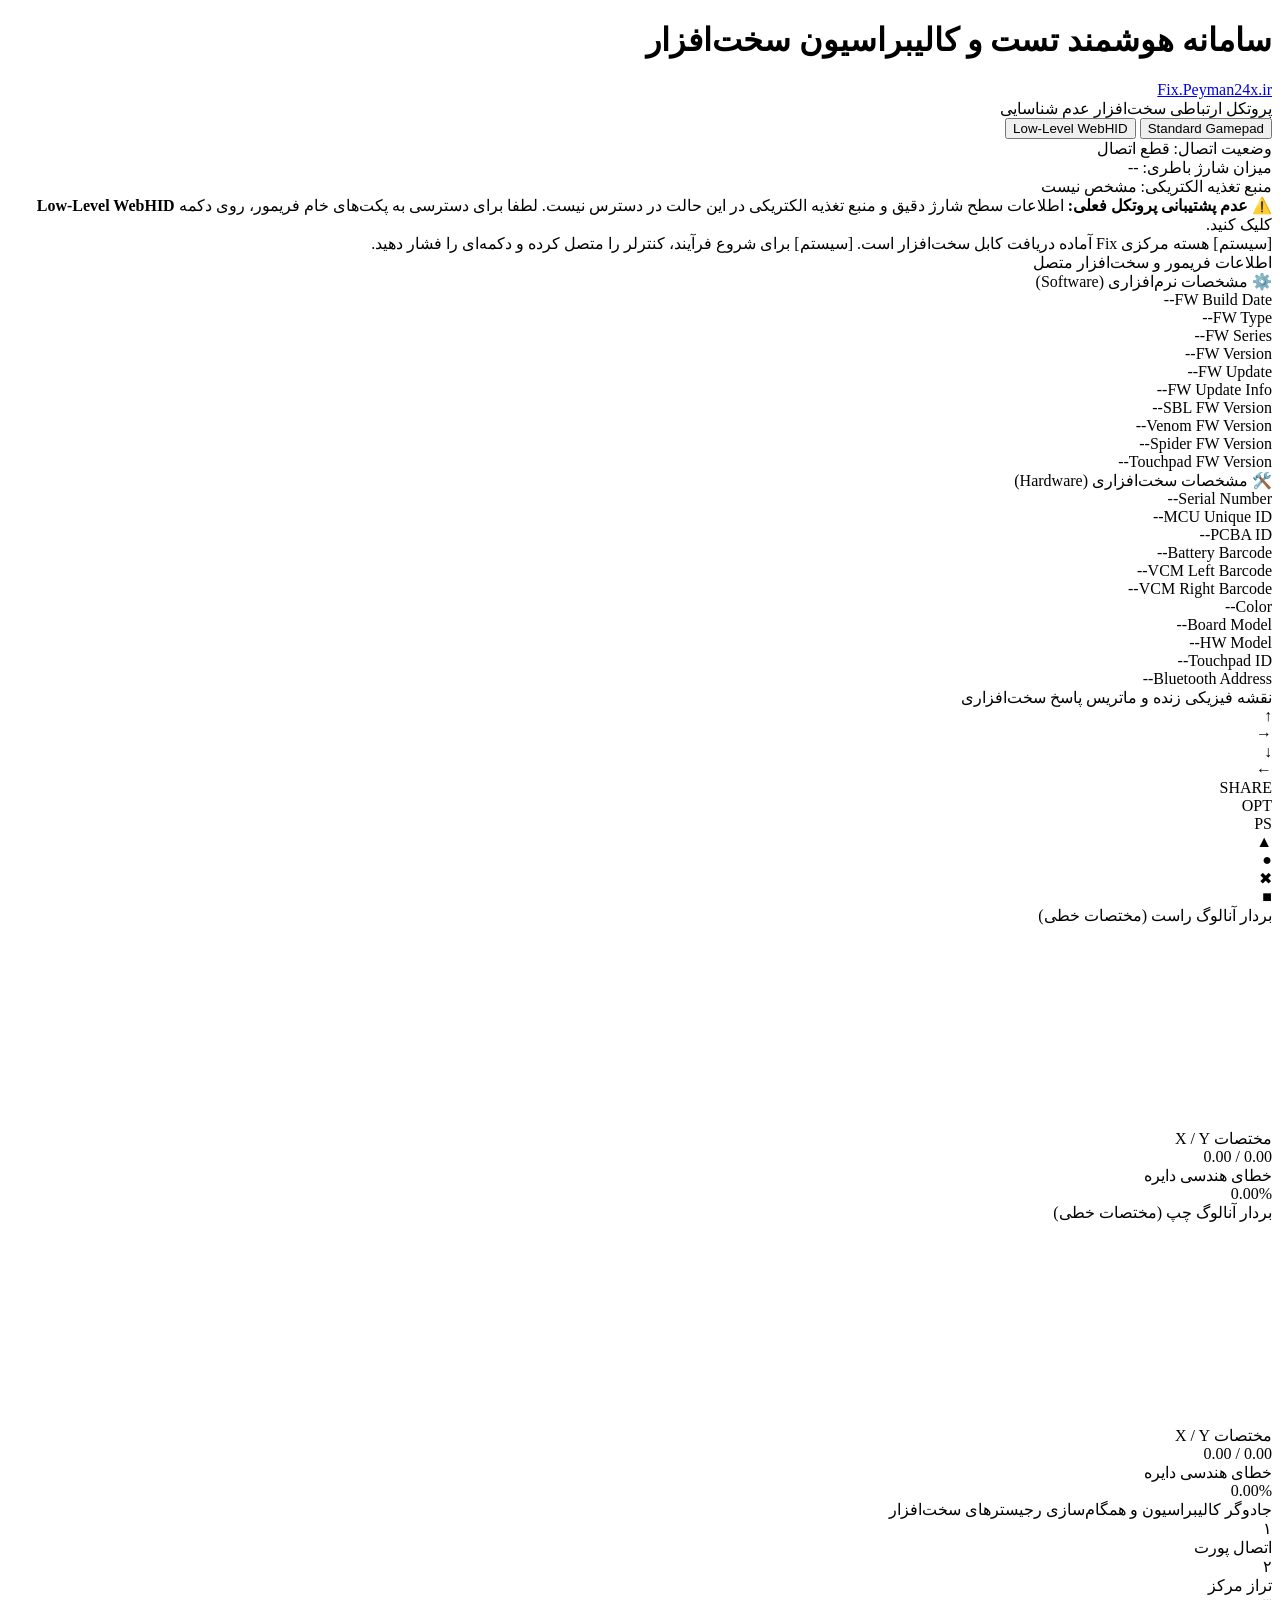
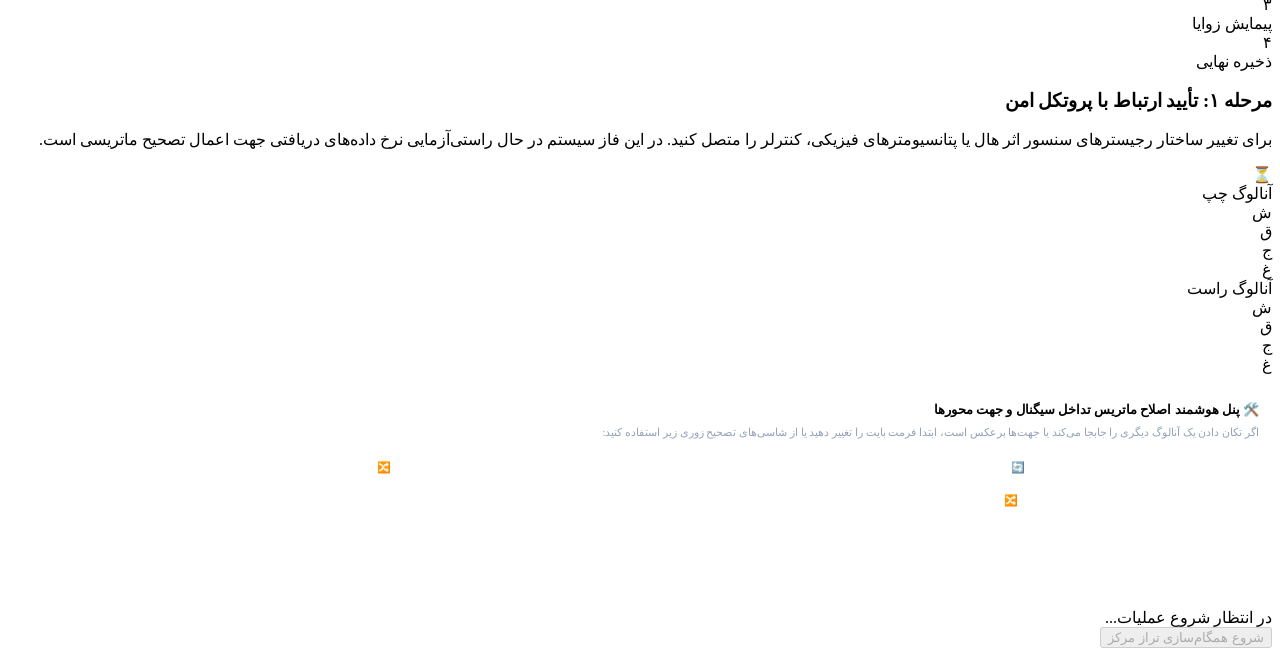
==== commit e8899b93: "Update index.html" ====
--- a/index.html
+++ b/index.html
@@ -3,506 +3,29 @@
 <head>
     <meta charset="UTF-8">
     <meta name="viewport" content="width=device-width, initial-scale=1.0">
-    <title>سامانه هوشمند تست و کالیبراسیون | Fix.Peyman24x.ir</title>
-    <style>
-        @import url('https://fonts.googleapis.com/css2?family=Vazirmatn:wght@300;400;700;900&display=swap');
-        
-        :root {
-            --bg-main: #04060d;
-            --bg-card: #0a0e1a;
-            --bg-inner: #111728;
-            --primary: #3b82f6;
-            --primary-glow: rgba(59, 130, 246, 0.3);
-            --success: #10b981;
-            --success-glow: rgba(16, 185, 129, 0.3);
-            --warning: #f59e0b;
-            --warning-glow: rgba(245, 158, 11, 0.3);
-            --danger: #ef4444;
-            --danger-glow: rgba(239, 68, 68, 0.3);
-            --text-white: #f8fafc;
-            --text-dim: #475569;
-            --text-muted: #94a3b8;
-            --border: rgba(255, 255, 255, 0.05);
-        }
-
-        * {
-            box-sizing: border-box;
-            margin: 0;
-            padding: 0;
-            font-family: 'Vazirmatn', sans-serif;
-            user-select: none;
-        }
-
-        body {
-            background-color: var(--bg-main);
-            color: var(--text-white);
-            min-height: 100vh;
-            padding-bottom: 60px;
-            overflow-x: hidden;
-        }
-
-        header {
-            background: rgba(10, 14, 26, 0.85);
-            backdrop-filter: blur(12px);
-            -webkit-backdrop-filter: blur(12px);
-            padding: 16px 40px;
-            border-bottom: 1px solid var(--border);
-            display: flex;
-            justify-content: space-between;
-            align-items: center;
-            position: sticky;
-            top: 0;
-            z-index: 100;
-            box-shadow: 0 8px 32px rgba(0,0,0,0.5);
-        }
-
-        .header-title h1 {
-            font-size: 20px;
-            font-weight: 900;
-            background: linear-gradient(135deg, #ffffff, #93c5fd);
-            -webkit-background-clip: text;
-            -webkit-text-fill-color: transparent;
-        }
-
-        .header-brand a {
-            font-size: 16px;
-            font-weight: 700;
-            color: var(--primary);
-            text-decoration: none;
-            padding: 6px 14px;
-            border-radius: 8px;
-            background: rgba(59, 130, 246, 0.08);
-            border: 1px solid rgba(59, 130, 246, 0.15);
-            transition: all 0.3s ease;
-        }
-
-        .header-brand a:hover {
-            background: var(--primary);
-            color: white;
-            box-shadow: 0 0 20px var(--primary);
-        }
-
-        .app-layout {
-            max-width: 1500px;
-            margin: 25px auto;
-            padding: 0 20px;
-            display: grid;
-            grid-template-columns: 1fr;
-            gap: 25px;
-        }
-
-        @media (min-width: 1200px) {
-            .app-layout {
-                grid-template-columns: 360px 1fr;
-            }
-        }
-
-        .card {
-            background: var(--bg-card);
-            border: 1px solid var(--border);
-            border-radius: 16px;
-            padding: 24px;
-            box-shadow: 0 10px 30px rgba(0,0,0,0.3);
-            position: relative;
-        }
-
-        body.disconnected .device-dependent {
-            opacity: 0.35;
-            pointer-events: none;
-            filter: grayscale(0.8);
-            transition: all 0.4s ease;
-        }
-
-        .card-title {
-            font-size: 15px;
-            font-weight: 700;
-            margin-bottom: 20px;
-            padding-bottom: 12px;
-            border-bottom: 1px solid var(--border);
-            display: flex;
-            align-items: center;
-            justify-content: space-between;
-        }
-
-        .api-toggle-container {
-            background: var(--bg-inner);
-            border-radius: 10px;
-            padding: 4px;
-            display: flex;
-            gap: 4px;
-            margin-bottom: 15px;
-            border: 1px solid var(--border);
-        }
-
-        .api-btn {
-            flex: 1;
-            padding: 10px;
-            border-radius: 8px;
-            background: transparent;
-            border: none;
-            color: var(--text-muted);
-            font-weight: bold;
-            font-size: 12px;
-            cursor: pointer;
-            transition: all 0.2s ease;
-        }
-
-        .api-btn.active {
-            background: var(--primary);
-            color: white;
-            box-shadow: 0 4px 12px var(--primary-glow);
-        }
-
-        /* بخش هوشمند اعلام نیاز به کالیبراسیون و پروتکل متقابل */
-        .api-prompt-box {
-            background: rgba(245, 158, 11, 0.06);
-            border: 1px dashed rgba(245, 158, 11, 0.3);
-            border-radius: 8px;
-            padding: 10px 12px;
-            font-size: 12px;
-            color: var(--warning);
-            margin-top: 10px;
-            display: none;
-            line-height: 1.6;
-        }
-
-        .gamepad-illustration-card {
-            display: flex;
-            flex-direction: column;
-            align-items: center;
-            justify-content: center;
-            padding: 20px;
-            background: var(--bg-inner);
-            border-radius: 14px;
-            border: 1px solid rgba(255,255,255,0.01);
-        }
-
-        .gamepad-container {
-            position: relative;
-            width: 460px;
-            height: 290px;
-            background: #141b2b;
-            border-radius: 60px 60px 90px 90px;
-            border: 2px solid #202a42;
-            box-shadow: inset 0 8px 16px rgba(255,255,255,0.02), 0 15px 40px rgba(0,0,0,0.5);
-        }
-
-        .gamepad-container::before, .gamepad-container::after {
-            content: '';
-            position: absolute;
-            bottom: -20px;
-            width: 90px;
-            height: 150px;
-            background: #141b2b;
-            border: 2px solid #202a42;
-            z-index: -1;
-        }
-        .gamepad-container::before { left: -6px; border-radius: 50px 0 40px 90px; transform: rotate(13deg); }
-        .gamepad-container::after { right: -6px; border-radius: 0 50px 90px 40px; transform: rotate(-13deg); }
-
-        .g-btn {
-            position: absolute;
-            background: #202b47;
-            border: 1px solid #31426d;
-            color: var(--text-muted);
-            border-radius: 50%;
-            display: flex;
-            align-items: center;
-            justify-content: center;
-            font-size: 10px;
-            font-weight: bold;
-        }
-
-        .g-btn.active {
-            background: var(--success) !important;
-            color: white !important;
-            box-shadow: 0 0 12px var(--success-glow);
-            border-color: #10b981 !important;
-        }
-
-        .cluster-right { position: absolute; right: 50px; top: 70px; width: 90px; height: 90px; }
-        .b-triangle { top: 0; left: 32px; width: 26px; height: 26px; }
-        .b-circle { top: 32px; right: 0; width: 26px; height: 26px; }
-        .b-cross { bottom: 0; left: 32px; width: 26px; height: 26px; }
-        .b-square { top: 32px; left: 0; width: 26px; height: 26px; }
-
-        .cluster-left { position: absolute; left: 50px; top: 70px; width: 90px; height: 90px; }
-        .d-up { top: 0; left: 32px; width: 26px; height: 26px; border-radius: 4px; }
-        .d-right { top: 32px; right: 0; width: 26px; height: 26px; border-radius: 4px; }
-        .d-down { bottom: 0; left: 32px; width: 26px; height: 26px; border-radius: 4px; }
-        .d-left { top: 32px; left: 0; width: 26px; height: 26px; border-radius: 4px; }
-
-        .g-stick {
-            position: absolute;
-            width: 60px;
-            height: 60px;
-            background: #0d121f;
-            border-radius: 50%;
-            border: 2px solid #283556;
-            top: 150px;
-        }
-        .g-stick-left { left: 130px; }
-        .g-stick-right { right: 130px; }
-        
-        .g-thumb {
-            position: absolute;
-            width: 38px;
-            height: 38px;
-            background: #28365a;
-            border-radius: 50%;
-            top: 9px;
-            left: 9px;
-            border: 1px solid #3a4e82;
-            box-shadow: 0 4px 8px rgba(0,0,0,0.4);
-        }
-
-        .shoulder-btn {
-            position: absolute;
-            top: -12px;
-            width: 90px;
-            height: 20px;
-            background: #202b47;
-            border-radius: 6px 6px 3px 3px;
-            border: 1px solid #31426d;
-        }
-        .s-l1 { left: 60px; }
-        .s-r1 { right: 60px; }
-
-        .b-ps { left: 215px; top: 175px; width: 30px; height: 30px; font-size: 8px; }
-        .b-share { left: 150px; top: 75px; width: 30px; height: 15px; border-radius: 2px; font-size: 8px; }
-        .b-options { right: 150px; top: 75px; width: 30px; height: 15px; border-radius: 2px; font-size: 8px; }
-
-        /* 🔄 رفع باگ چیدمان افقی: آنالوگ راست در راست و آنالوگ چپ در چپ صفحه */
-        .sticks-dashboard {
-            display: grid;
-            grid-template-columns: 1fr;
-            gap: 20px;
-            margin-top: 20px;
-        }
-        @media (min-width: 768px) {
-            .sticks-dashboard {
-                grid-template-columns: 1fr 1fr;
-            }
-        }
-
-        .canvas-container {
-            display: flex;
-            flex-direction: column;
-            align-items: center;
-            background: var(--bg-inner);
-            padding: 20px;
-            border-radius: 12px;
-            border: 1px solid rgba(255,255,255,0.01);
-        }
-
-        .canvas-frame {
-            position: relative;
-            width: 190px;
-            height: 190px;
-            background: #060912;
-            border-radius: 50%;
-            border: 1px solid rgba(255,255,255,0.03);
-            margin-bottom: 12px;
-        }
-        canvas { width: 100%; height: 100%; }
-
-        .metric-row {
-            width: 100%;
-            display: grid;
-            grid-template-columns: 1fr 1fr;
-            gap: 10px;
-        }
-        .metric-item {
-            background: rgba(0,0,0,0.2);
-            padding: 8px;
-            border-radius: 6px;
-            text-align: center;
-            font-size: 11px;
-        }
-        .metric-num {
-            font-family: monospace;
-            font-size: 13px;
-            font-weight: 700;
-            color: var(--primary);
-            margin-top: 4px;
-        }
-
-        /* کامپوننت هوشمند جادوگر خودکار */
-        .wizard-container {
-            border-right: 4px solid var(--warning);
-            background: linear-gradient(145deg, var(--bg-card), #121727);
-        }
-
-        .wizard-steps-header {
-            display: flex;
-            justify-content: space-between;
-            margin-bottom: 20px;
-            border-bottom: 1px solid var(--border);
-            padding-bottom: 12px;
-        }
-        .step-node {
-            flex: 1;
-            text-align: center;
-            opacity: 0.25;
-            font-size: 12px;
-            transition: all 0.3s;
-        }
-        .step-node.active { opacity: 1; color: var(--warning); font-weight: bold; }
-        .step-node.completed { opacity: 0.8; color: var(--success); }
-        
-        .step-badge {
-            width: 24px;
-            height: 24px;
-            border-radius: 50%;
-            background: rgba(255,255,255,0.06);
-            display: flex;
-            align-items: center;
-            justify-content: center;
-            margin: 0 auto 6px;
-            font-weight: bold;
-        }
-        .step-node.active .step-badge { background: var(--warning); color: #000; }
-        .step-node.completed .step-badge { background: var(--success); color: white; }
-
-        .wizard-body {
-            display: grid;
-            grid-template-columns: 1fr;
-            gap: 20px;
-            background: rgba(0,0,0,0.25);
-            padding: 20px;
-            border-radius: 12px;
-            margin-bottom: 20px;
-        }
-        @media (min-width: 768px) {
-            .wizard-body { grid-template-columns: 1fr 280px; }
-        }
-
-        .wizard-graphic-feedback {
-            min-height: 150px;
-            background: #060911;
-            border-radius: 10px;
-            border: 1px solid rgba(255,255,255,0.02);
-            display: flex;
-            flex-direction: column;
-            align-items: center;
-            justify-content: center;
-            padding: 12px;
-        }
-
-        /* 🎯 لایه راهنمای جهات چرخشی برای رفع باگ مرحله ۳ */
-        .angle-tracker-ui {
-            width: 100%;
-            display: grid;
-            grid-template-columns: 1fr 1fr;
-            gap: 10px;
-            margin-top: 10px;
-        }
-        .tracker-stick-box {
-            background: rgba(255,255,255,0.02);
-            padding: 6px;
-            border-radius: 6px;
-            text-align: center;
-            font-size: 11px;
-        }
-        .direction-indicators {
-            display: flex;
-            justify-content: center;
-            gap: 6px;
-            margin-top: 6px;
-        }
-        .dir-dot {
-            width: 20px;
-            height: 20px;
-            border-radius: 4px;
-            background: rgba(255,255,255,0.05);
-            color: var(--text-muted);
-            font-size: 9px;
-            display: flex;
-            align-items: center;
-            justify-content: center;
-            font-weight: bold;
-            border: 1px solid rgba(255,255,255,0.02);
-        }
-        .dir-dot.done {
-            background: rgba(16, 185, 129, 0.15);
-            color: var(--success);
-            border-color: var(--success);
-        }
-
-        .validation-status {
-            margin-top: 8px;
-            font-size: 11px;
-            font-weight: bold;
-            text-align: center;
-        }
-
-        .terminal-box {
-            background: #020307;
-            border: 1px solid var(--border);
-            border-radius: 8px;
-            padding: 12px;
-            font-family: monospace;
-            font-size: 11px;
-            height: 100px;
-            overflow-y: auto;
-            color: #38bdf8;
-            margin-top: 15px;
-        }
-
-        .btn-action {
-            background: var(--primary);
-            color: white;
-            border: none;
-            padding: 12px 24px;
-            border-radius: 8px;
-            font-weight: bold;
-            font-size: 13px;
-            cursor: pointer;
-            transition: all 0.2s;
-        }
-        .btn-action:hover { opacity: 0.95; }
-        .btn-wiz-next { background: var(--warning); color: #000; }
-        .btn-wiz-next:disabled {
-            opacity: 0.35 !important;
-            cursor: not-allowed;
-            background: #2d3748 !important;
-            color: var(--text-muted) !important;
-            box-shadow: none !important;
-        }
-
-        .correctness-indicator {
-            width: 48px;
-            height: 48px;
-            border-radius: 50%;
-            display: flex;
-            align-items: center;
-            justify-content: center;
-            font-size: 20px;
-            font-weight: bold;
-        }
-        .correctness-indicator.waiting { background: rgba(245, 158, 11, 0.08); color: var(--warning); border: 2px dashed var(--warning); }
-        .correctness-indicator.success { background: rgba(16, 185, 129, 0.08); color: var(--success); border: 2px solid var(--success); box-shadow: 0 0 12px var(--success-glow); }
-        .correctness-indicator.error { background: rgba(239, 68, 68, 0.08); color: var(--danger); border: 2px solid var(--danger); }
-    </style>
+    <title>سامانه هوشمند تست و کالیبراسیون سخت‌افزار | Fix.Peyman24x.ir</title>
+    <link rel="stylesheet" href="https://fonts.googleapis.com/css2?family=Vazirmatn:wght@300;400;700;900&display=swap">
+    <link rel="stylesheet" href="styles.css">
 </head>
 <body class="disconnected">
 
-    <header>
+    <header class="main-header">
         <div class="header-title">
             <h1>سامانه هوشمند تست و کالیبراسیون سخت‌افزار</h1>
         </div>
         <div class="header-brand">
-            <a href="https://Fix.Peyman24x.ir" target="_blank">Fix.Peyman24x.ir</a>
+            <a href="https://Fix.Peyman24x.ir" target="_blank" rel="noopener noreferrer">Fix.Peyman24x.ir</a>
         </div>
     </header>
 
-    <div class="app-layout">
+    <main class="app-layout">
         
-        <div style="display: flex; flex-direction: column; gap: 25px;">
-            <div class="card">
+        <section class="sidebar-column">
+            
+            <div class="card protocol-card">
                 <div class="card-title">
                     <span>پروتکل ارتباطی سخت‌افزار</span>
-                    <span id="activeApiBadge" style="font-size:10px; padding:2px 6px; border-radius:4px; background:rgba(255,255,255,0.05); color:var(--text-muted);">عدم شناسایی</span>
+                    <span id="activeApiBadge" class="status-badge">عدم شناسایی</span>
                 </div>
                 
                 <div class="api-toggle-container">
@@ -510,18 +33,18 @@
                     <button class="api-btn" id="apiHidBtn">Low-Level WebHID</button>
                 </div>
 
-                <div style="background: rgba(0,0,0,0.2); padding: 14px; border-radius: 8px; font-size: 12px; margin-bottom: 5px;">
-                    <div style="display:flex; justify-content:space-between; margin-bottom:8px;">
+                <div class="connection-brief-panel">
+                    <div class="brief-row">
                         <span>وضعیت اتصال:</span>
-                        <span id="connStatus" style="color:var(--danger); font-weight:bold;">قطع اتصال</span>
-                    </div>
-                    <div style="display:flex; justify-content:space-between; margin-bottom:8px;">
+                        <span id="connStatus" class="status-text disconnected">قطع اتصال</span>
+                    </div>
+                    <div class="brief-row">
                         <span>میزان شارژ باطری:</span>
-                        <span id="batteryLevel" style="color:var(--text-muted); font-family: monospace; font-weight: bold;">--</span>
-                    </div>
-                    <div style="display:flex; justify-content:space-between;">
+                        <span id="batteryLevel" class="metric-font">--</span>
+                    </div>
+                    <div class="brief-row">
                         <span>منبع تغذیه الکتریکی:</span>
-                        <span id="batteryCharging" style="color:var(--text-muted);">مشخص نیست</span>
+                        <span id="batteryCharging">مشخص نیست</span>
                     </div>
                 </div>
 
@@ -534,11 +57,44 @@
 [سیستم] برای شروع فرآیند، کنترلر را متصل کرده و دکمه‌ای را فشار دهید.
                 </div>
             </div>
-        </div>
-
-        <div style="display: flex; flex-direction: column; gap: 25px;">
+
+            <div class="card device-dependent firmware-spec-card">
+                <div class="card-title accent-primary">اطلاعات فریمور و سخت‌افزار متصل</div>
+                
+                <div class="info-section-title">⚙️ مشخصات نرم‌افزاری (Software)</div>
+                <div class="info-grid">
+                    <div class="info-row"><span>FW Build Date</span><span id="fw-build-date">--</span></div>
+                    <div class="info-row"><span>FW Type</span><span id="fw-type">--</span></div>
+                    <div class="info-row"><span>FW Series</span><span id="fw-series">--</span></div>
+                    <div class="info-row"><span>FW Version</span><span id="fw-version">--</span></div>
+                    <div class="info-row"><span>FW Update</span><span id="fw-update">--</span></div>
+                    <div class="info-row"><span>FW Update Info</span><span id="fw-update-info">--</span></div>
+                    <div class="info-row"><span>SBL FW Version</span><span id="sbl-fw-version">--</span></div>
+                    <div class="info-row"><span>Venom FW Version</span><span id="venom-fw-version">--</span></div>
+                    <div class="info-row"><span>Spider FW Version</span><span id="spider-fw-version">--</span></div>
+                    <div class="info-row"><span>Touchpad FW Version</span><span id="touchpad-fw-version">--</span></div>
+                </div>
+
+                <div class="info-section-title accent-success">🛠️ مشخصات سخت‌افزاری (Hardware)</div>
+                <div class="info-grid">
+                    <div class="info-row"><span>Serial Number</span><span id="hw-serial">--</span></div>
+                    <div class="info-row"><span>MCU Unique ID</span><span id="hw-mcu-id">--</span></div>
+                    <div class="info-row"><span>PCBA ID</span><span id="hw-pcba-id">--</span></div>
+                    <div class="info-row"><span>Battery Barcode</span><span id="hw-battery-barcode">--</span></div>
+                    <div class="info-row"><span>VCM Left Barcode</span><span id="hw-vcm-left">--</span></div>
+                    <div class="info-row"><span>VCM Right Barcode</span><span id="hw-vcm-right">--</span></div>
+                    <div class="info-row"><span>Color</span><span id="hw-color">--</span></div>
+                    <div class="info-row"><span>Board Model</span><span id="hw-board-model">--</span></div>
+                    <div class="info-row"><span>HW Model</span><span id="hw-model">--</span></div>
+                    <div class="info-row"><span>Touchpad ID</span><span id="hw-touchpad-id">--</span></div>
+                    <div class="info-row"><span>Bluetooth Address</span><span id="hw-bt-address">--</span></div>
+                </div>
+            </div>
+        </section>
+
+        <section class="main-column">
             
-            <div class="card device-dependent">
+            <div class="card device-dependent gamepad-visualizer-card">
                 <div class="card-title">نقشه فیزیکی زنده و ماتریس پاسخ سخت‌افزاری</div>
                 
                 <div class="gamepad-illustration-card">
@@ -574,30 +130,28 @@
                 </div>
 
                 <div class="sticks-dashboard">
-                    
                     <div class="canvas-container">
-                        <div style="font-size: 12px; font-weight: bold; margin-bottom: 10px; color: var(--text-muted);">بردار آنالوگ راست (مختصات خطی)</div>
+                        <div class="canvas-label">بردار آنالوگ راست (مختصات خطی)</div>
                         <div class="canvas-frame"><canvas id="cRight"></canvas></div>
                         <div class="metric-row">
                             <div class="metric-item">مختصات X / Y<div class="metric-num" id="md-r-coords">0.00 / 0.00</div></div>
-                            <div class="metric-item">خطای هندسی دایره<div class="metric-num" style="color:var(--success);" id="md-re">0.00%</div></div>
+                            <div class="metric-item">خطای هندسی دایره<div class="metric-num error-green" id="md-re">0.00%</div></div>
                         </div>
                     </div>
 
                     <div class="canvas-container">
-                        <div style="font-size: 12px; font-weight: bold; margin-bottom: 10px; color: var(--text-muted);">بردار آنالوگ چپ (مختصات خطی)</div>
+                        <div class="canvas-label">بردار آنالوگ چپ (مختصات خطی)</div>
                         <div class="canvas-frame"><canvas id="cLeft"></canvas></div>
                         <div class="metric-row">
                             <div class="metric-item">مختصات X / Y<div class="metric-num" id="md-l-coords">0.00 / 0.00</div></div>
-                            <div class="metric-item">خطای هندسی دایره<div class="metric-num" style="color:var(--success);" id="md-le">0.00%</div></div>
-                        </div>
-                    </div>
-
+                            <div class="metric-item">خطای هندسی دایره<div class="metric-num error-green" id="md-le">0.00%</div></div>
+                        </div>
+                    </div>
                 </div>
             </div>
 
             <div class="card wizard-container device-dependent">
-                <div class="card-title" style="color: var(--warning);">جادوگر کالیبراسیون و همگام‌سازی رجیسترهای سخت‌افزار</div>
+                <div class="card-title accent-warning">جادوگر کالیبراسیون و همگام‌سازی رجیسترهای سخت‌افزار</div>
                 
                 <div class="wizard-steps-header">
                     <div class="step-node active" id="sn-1"><div class="step-badge">۱</div>اتصال پورت</div>
@@ -607,18 +161,18 @@
                 </div>
 
                 <div class="wizard-body">
-                    <div style="display: flex; flex-direction: column; justify-content: center;">
-                        <h3 id="wizTitle" style="font-size:14px; margin-bottom:8px; color:#fff;">مرحله ۱: تأیید ارتباط با پروتکل امن</h3>
-                        <p id="wizDesc" style="font-size:12px; color:var(--text-muted); line-height:1.7;">
+                    <div class="wizard-text-content">
+                        <h3 id="wizTitle">مرحله ۱: تأیید ارتباط با پروتکل امن</h3>
+                        <p id="wizDesc">
                             برای تغییر ساختار رجیسترهای سنسور اثر هال یا پتانسیومترهای فیزیکی، کنترلر را متصل کنید. در این فاز سیستم در حال راستی‌آزمایی نرخ داده‌های دریافتی جهت اعمال تصحیح ماتریسی است.
                         </p>
                     </div>
                     
-                    <div>
+                    <div class="wizard-status-panel">
                         <div class="wizard-graphic-feedback" id="wizGraphic">
                             <div class="correctness-indicator waiting" id="vIndicator">⏳</div>
                             
-                            <div class="angle-tracker-ui" id="angleTrackerUi" style="display: none;">
+                            <div class="angle-tracker-ui" id="angleTrackerUi">
                                 <div class="tracker-stick-box">
                                     <span>آنالوگ چپ</span>
                                     <div class="direction-indicators">
@@ -638,21 +192,21 @@
                                     </div>
                                 </div>
                             </div>
-
-                        </div>
-                        <div class="validation-status" id="vStatus" style="color: var(--warning);">در انتظار شروع عملیات...</div>
-                    </div>
-                </div>
-
-                <div style="display: flex; gap: 12px;">
+                        </div>
+                        <div class="validation-status status-warning" id="vStatus">در انتظار شروع عملیات...</div>
+                    </div>
+                </div>
+
+                <div class="wizard-actions">
                     <button class="btn-action btn-wiz-next" id="btnNextWiz" disabled>شروع همگام‌سازی تراز مرکز</button>
                 </div>
             </div>
 
-        </div>
-
-    </div>
-
+        </section>
+    </main>
+
+    <script src="controllers.js"></script>
+    <script src="calibration.js"></script>
     <script src="app.js"></script>
 </body>
 </html>
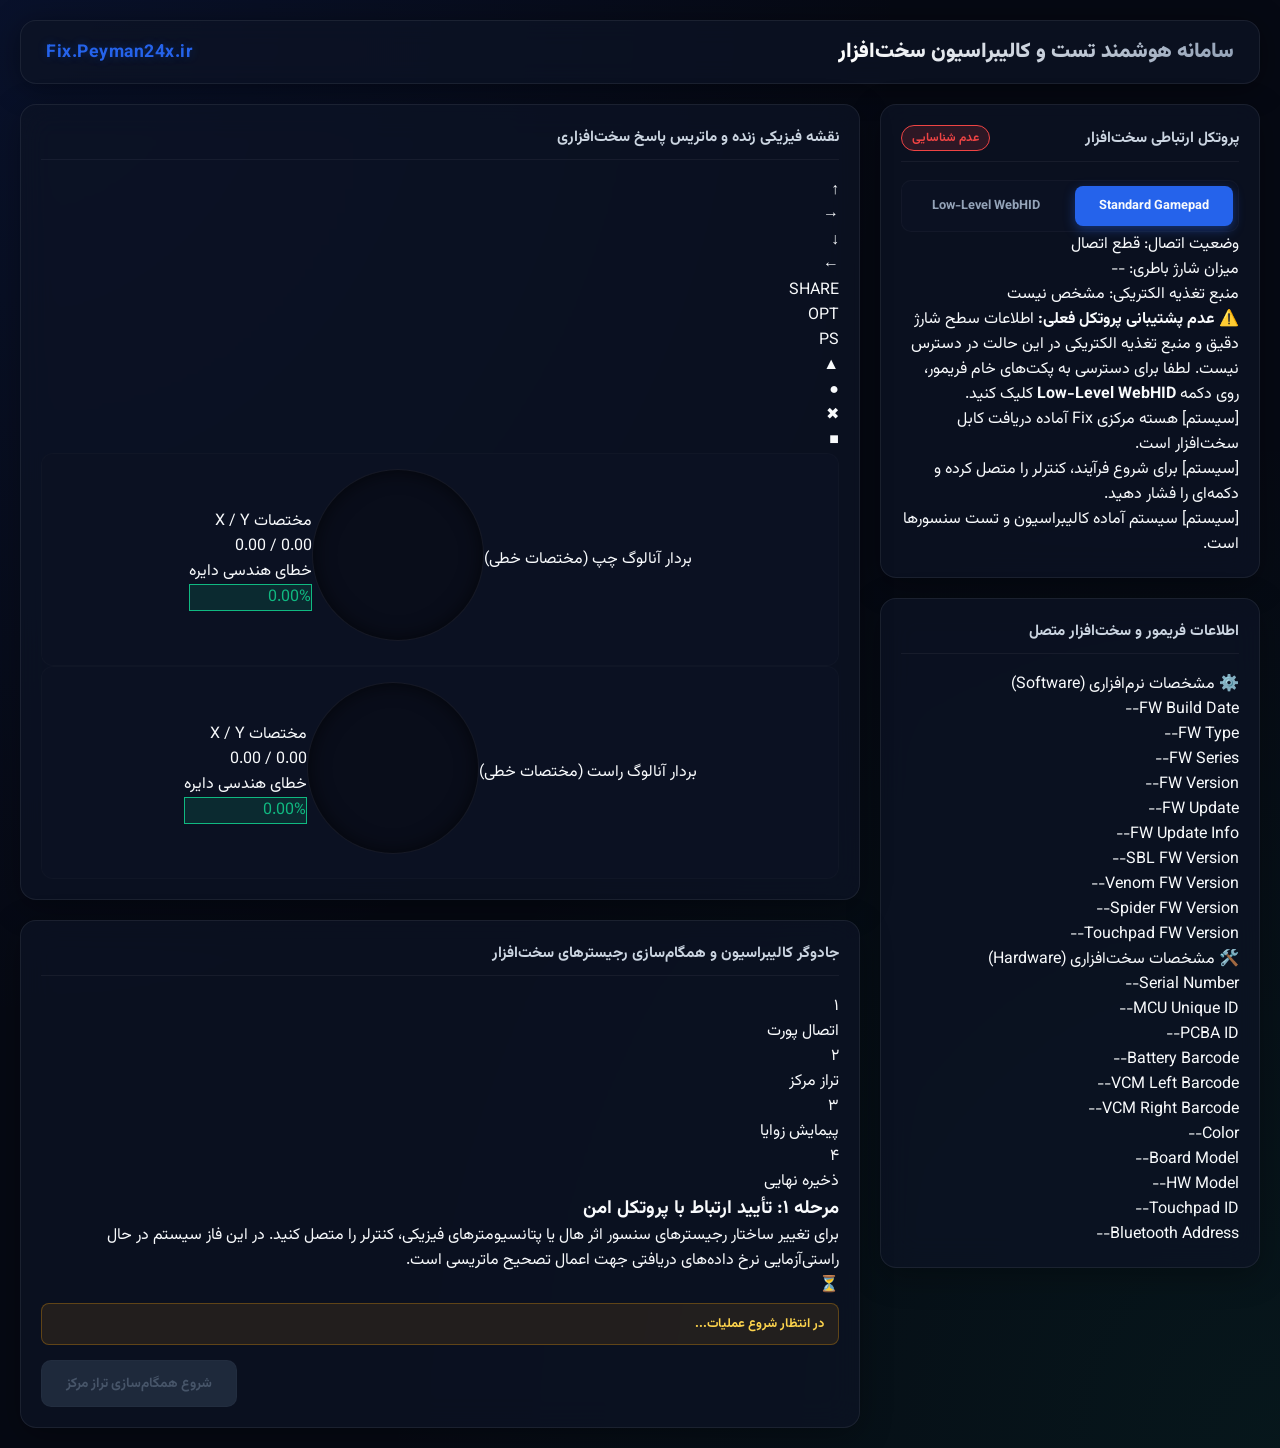
==== commit a5f33dff: "Update index.html" ====
--- a/index.html
+++ b/index.html
@@ -52,10 +52,7 @@
                     ⚠️ <strong>عدم پشتیبانی پروتکل فعلی:</strong> اطلاعات سطح شارژ دقیق و منبع تغذیه الکتریکی در این حالت در دسترس نیست. لطفا برای دسترسی به پکت‌های خام فریمور، روی دکمه <strong>Low-Level WebHID</strong> کلیک کنید.
                 </div>
 
-                <div class="terminal-box" id="sysLog">
-[سیستم] هسته مرکزی Fix آماده دریافت کابل سخت‌افزار است.
-[سیستم] برای شروع فرآیند، کنترلر را متصل کرده و دکمه‌ای را فشار دهید.
-                </div>
+                <div class="terminal-box" id="sysLog">[سیستم] هسته مرکزی Fix آماده دریافت کابل سخت‌افزار است.<br>[سیستم] برای شروع فرآیند، کنترلر را متصل کرده و دکمه‌ای را فشار دهید.</div>
             </div>
 
             <div class="card device-dependent firmware-spec-card">
@@ -97,7 +94,7 @@
             <div class="card device-dependent gamepad-visualizer-card">
                 <div class="card-title">نقشه فیزیکی زنده و ماتریس پاسخ سخت‌افزاری</div>
                 
-                <div class="gamepad-illustration-card">
+                <div class="gamepad-illustration-container">
                     <div class="gamepad-container">
                         <div class="shoulder-btn s-l1" id="m-btn-4"></div>
                         <div class="shoulder-btn s-r1" id="m-btn-5"></div>
@@ -131,20 +128,20 @@
 
                 <div class="sticks-dashboard">
                     <div class="canvas-container">
+                        <div class="canvas-label">بردار آنالوگ چپ (مختصات خطی)</div>
+                        <div class="canvas-frame"><canvas id="cLeft"></canvas></div>
+                        <div class="metric-row">
+                            <div class="metric-item">مختصات X / Y<div class="metric-num" id="md-l-coords">0.00 / 0.00</div></div>
+                            <div class="metric-item">خطای هندسی دایره<div class="metric-num error-green" id="md-le">0.00%</div></div>
+                        </div>
+                    </div>
+
+                    <div class="canvas-container">
                         <div class="canvas-label">بردار آنالوگ راست (مختصات خطی)</div>
                         <div class="canvas-frame"><canvas id="cRight"></canvas></div>
                         <div class="metric-row">
                             <div class="metric-item">مختصات X / Y<div class="metric-num" id="md-r-coords">0.00 / 0.00</div></div>
                             <div class="metric-item">خطای هندسی دایره<div class="metric-num error-green" id="md-re">0.00%</div></div>
-                        </div>
-                    </div>
-
-                    <div class="canvas-container">
-                        <div class="canvas-label">بردار آنالوگ چپ (مختصات خطی)</div>
-                        <div class="canvas-frame"><canvas id="cLeft"></canvas></div>
-                        <div class="metric-row">
-                            <div class="metric-item">مختصات X / Y<div class="metric-num" id="md-l-coords">0.00 / 0.00</div></div>
-                            <div class="metric-item">خطای هندسی دایره<div class="metric-num error-green" id="md-le">0.00%</div></div>
                         </div>
                     </div>
                 </div>
@@ -172,7 +169,7 @@
                         <div class="wizard-graphic-feedback" id="wizGraphic">
                             <div class="correctness-indicator waiting" id="vIndicator">⏳</div>
                             
-                            <div class="angle-tracker-ui" id="angleTrackerUi">
+                            <div class="angle-tracker-ui" id="angleTrackerUi" style="display: none;">
                                 <div class="tracker-stick-box">
                                     <span>آنالوگ چپ</span>
                                     <div class="direction-indicators">
@@ -201,7 +198,6 @@
                     <button class="btn-action btn-wiz-next" id="btnNextWiz" disabled>شروع همگام‌سازی تراز مرکز</button>
                 </div>
             </div>
-
         </section>
     </main>
 
--- a/styles.css
+++ b/styles.css
@@ -0,0 +1,687 @@
+/* ==========================================================================
+   ۱. پیکربندی پایه‌ای، متغیرهای سیستم و بومی‌سازی (Variables & Reset)
+   ========================================================================== */
+:root {
+    --bg-main: #060913;
+    --bg-card: rgba(13, 19, 37, 0.75);
+    --bg-inner: #0b1122;
+    --border-color: rgba(255, 255, 255, 0.07);
+    --border-glow: rgba(59, 130, 246, 0.15);
+    
+    /* پالت رنگی اختصاصی سامانه فیکس */
+    --primary: #2563eb;
+    --primary-glow: rgba(37, 99, 235, 0.4);
+    --success: #10b981;
+    --success-glow: rgba(16, 185, 129, 0.4);
+    --warning: #f59e0b;
+    --warning-glow: rgba(245, 158, 11, 0.4);
+    --danger: #ef4444;
+    --danger-glow: rgba(239, 68, 68, 0.4);
+    
+    /* پالت متون */
+    --text-white: #f8fafc;
+    --text-dim: #94a3b8;
+    --text-muted: #475569;
+    
+    /* فونت استاندارد ایرانی */
+    --font-main: 'Vazirmatn', sans-serif;
+    --transition-smooth: all 0.25s cubic-bezier(0.4, 0, 0.2, 1);
+}
+
+* {
+    margin: 0;
+    padding: 0;
+    box-sizing: border-box;
+    font-family: var(--font-main);
+    user-select: none;
+}
+
+body {
+    background-color: var(--bg-main);
+    background-image: 
+        radial-gradient(at 0% 0%, rgba(29, 78, 216, 0.12) 0px, transparent 50%),
+        radial-gradient(at 100% 100%, rgba(16, 185, 129, 0.08) 0px, transparent 50%);
+    color: var(--text-white);
+    min-height: 100vh;
+    padding: 20px;
+    display: flex;
+    flex-direction: column;
+    gap: 20px;
+    overflow-x: hidden;
+}
+
+.font-mono {
+    font-family: monospace, sans-serif !important;
+    letter-spacing: 0.5px;
+}
+
+/* ==========================================================================
+   ۲. هدر متمایز و مدرن سیستم
+   ========================================================================== */
+.main-header {
+    background: var(--bg-card);
+    backdrop-filter: blur(12px);
+    -webkit-backdrop-filter: blur(12px);
+    border: 1px solid var(--border-color);
+    padding: 15px 25px;
+    border-radius: 16px;
+    display: flex;
+    justify-content: space-between;
+    align-items: center;
+    box-shadow: 0 4px 30px rgba(0, 0, 0, 0.4);
+}
+
+.header-title h1 {
+    font-size: 1.3rem;
+    font-weight: 900;
+    background: linear-gradient(90deg, #ffffff, #94a3b8);
+    -webkit-background-clip: text;
+    -webkit-text-fill-color: transparent;
+}
+
+.header-brand a {
+    color: var(--primary);
+    text-decoration: none;
+    font-weight: 700;
+    font-size: 1.1rem;
+    letter-spacing: 0.5px;
+    transition: var(--transition-smooth);
+    text-shadow: 0 0 10px rgba(37, 99, 235, 0.3);
+}
+
+.header-brand a:hover {
+    color: var(--text-white);
+    text-shadow: 0 0 15px var(--primary-glow);
+}
+
+/* ==========================================================================
+   ۳. چیدمان و ساختار کلی (Layout Grid)
+   ========================================================================== */
+.app-layout {
+    display: grid;
+    grid-template-columns: 380px 1fr;
+    gap: 20px;
+    align-items: start;
+}
+
+@media (max-width: 1100px) {
+    .app-layout {
+        grid-template-columns: 1fr;
+    }
+}
+
+.sidebar-column, .main-column {
+    display: flex;
+    flex-direction: column;
+    gap: 20px;
+}
+
+/* کارت‌های گرافیکی شیشه‌ای (Glassmorphism Cards) */
+.card {
+    background: var(--bg-card);
+    backdrop-filter: blur(16px);
+    -webkit-backdrop-filter: blur(16px);
+    border: 1px solid var(--border-color);
+    border-radius: 16px;
+    padding: 20px;
+    box-shadow: 0 8px 32px rgba(0, 0, 0, 0.3);
+    transition: border-color 0.3s ease;
+}
+
+.card:hover {
+    border-color: rgba(255, 255, 255, 0.12);
+}
+
+.card-title {
+    font-size: 0.95rem;
+    font-weight: 700;
+    margin-bottom: 18px;
+    padding-bottom: 10px;
+    border-bottom: 1px solid rgba(255, 255, 255, 0.05);
+    display: flex;
+    justify-content: space-between;
+    align-items: center;
+    color: #cbd5e1;
+}
+
+/* ==========================================================================
+   ۴. المان‌های ستون کناری (Sidebar & Specs)
+   ========================================================================== */
+.status-badge {
+    background: rgba(239, 68, 68, 0.15);
+    border: 1px solid var(--danger);
+    color: var(--danger);
+    padding: 3px 10px;
+    border-radius: 20px;
+    font-size: 0.75rem;
+    font-weight: 700;
+    transition: var(--transition-smooth);
+}
+
+body.connected .status-badge {
+    background: rgba(16, 185, 129, 0.15);
+    border: 1px solid var(--success);
+    color: var(--success);
+}
+
+.api-toggle-container {
+    display: grid;
+    grid-template-columns: 1fr 1fr;
+    gap: 10px;
+    background: var(--bg-inner);
+    padding: 5px;
+    border-radius: 10px;
+    border: 1px solid rgba(255, 255, 255, 0.03);
+}
+
+.api-btn {
+    background: transparent;
+    border: none;
+    color: var(--text-dim);
+    padding: 10px;
+    font-size: 0.8rem;
+    font-weight: 700;
+    border-radius: 8px;
+    cursor: pointer;
+    transition: var(--transition-smooth);
+}
+
+.api-btn.active {
+    background: var(--primary);
+    color: var(--text-white);
+    box-shadow: 0 4px 12px var(--primary-glow);
+}
+
+.api-prompt-info {
+    font-size: 0.75rem;
+    color: var(--warning);
+    line-height: 1.6;
+    margin-top: 12px;
+}
+
+/* گرید مشخصات سخت‌افزاری واقعی */
+.specs-grid {
+    display: flex;
+    flex-direction: column;
+    gap: 12px;
+}
+
+.spec-item {
+    display: flex;
+    justify-content: space-between;
+    align-items: center;
+    background: var(--bg-inner);
+    padding: 10px 14px;
+    border-radius: 10px;
+    border: 1px solid rgba(255, 255, 255, 0.02);
+}
+
+.spec-item .label {
+    font-size: 0.8rem;
+    color: var(--text-dim);
+}
+
+.spec-item .value {
+    font-size: 0.82rem;
+    font-weight: 700;
+    color: var(--text-white);
+    max-width: 60%;
+    overflow: hidden;
+    text-overflow: ellipsis;
+    white-space: nowrap;
+}
+
+/* سیستم مانیتورینگ لاگ خروجی */
+.log-stream {
+    background: var(--bg-inner);
+    border: 1px solid rgba(255, 255, 255, 0.03);
+    border-radius: 10px;
+    height: 110px;
+    overflow-y: auto;
+    padding: 10px;
+    font-size: 0.75rem;
+    display: flex;
+    flex-direction: column;
+    gap: 6px;
+}
+
+.log-line {
+    line-height: 1.5;
+    padding-right: 8px;
+    border-right: 2px solid var(--text-muted);
+}
+
+.log-line.system { border-color: var(--primary); color: #93c5fd; }
+.log-line.success { border-color: var(--success); color: #6ee7b7; }
+.log-line.error { border-color: var(--danger); color: #fca5a5; }
+
+/* ==========================================================================
+   ۵. نقشه فیزیکی زنده و تریگرهای آنالوگ L2 / R2 (Live Control Map)
+   ========================================================================== */
+.live-map-wrapper {
+    display: grid;
+    grid-template-columns: 80px 1fr 80px;
+    gap: 15px;
+    align-items: center;
+    background: var(--bg-inner);
+    padding: 25px 15px;
+    border-radius: 14px;
+    border: 1px solid rgba(255, 255, 255, 0.02);
+}
+
+/* نوارهای عمودی نمایش فشار تریگرها */
+.trigger-monitor-box {
+    display: flex;
+    flex-direction: column;
+    align-items: center;
+    gap: 10px;
+}
+
+.trigger-label {
+    font-size: 0.75rem;
+    font-weight: 700;
+    color: var(--text-dim);
+}
+
+.trigger-bar-container {
+    width: 24px;
+    height: 160px;
+    background: rgba(255, 255, 255, 0.04);
+    border: 1px solid rgba(255, 255, 255, 0.08);
+    border-radius: 6px;
+    position: relative;
+    overflow: hidden;
+}
+
+.trigger-bar-fill {
+    position: absolute;
+    bottom: 0;
+    left: 0;
+    width: 100%;
+    background: linear-gradient(to top, var(--primary), #60a5fa);
+    box-shadow: 0 0 10px var(--primary-glow);
+    transition: height 0.05s linear;
+}
+
+.trigger-value {
+    font-size: 0.72rem;
+    font-weight: 700;
+    font-family: monospace;
+    color: #e2e8f0;
+}
+
+/* ساختار درختی کلیدهای فیزیکی وسط کنترلر */
+.controller-visual-grid {
+    display: flex;
+    flex-direction: column;
+    gap: 20px;
+    width: 100%;
+}
+
+.bumper-row {
+    display: flex;
+    justify-content: space-between;
+    padding: 0 30px;
+}
+
+.main-buttons-area {
+    display: flex;
+    justify-content: space-between;
+    align-items: center;
+    padding: 0 10px;
+}
+
+/* استایل عمومی ایندیکاتور دکمه‌ها */
+.btn-indicator {
+    background: #151f38;
+    border: 1px solid #334155;
+    color: var(--text-dim);
+    font-size: 0.75rem;
+    font-weight: 700;
+    display: flex;
+    justify-content: center;
+    align-items: center;
+    border-radius: 6px;
+    transition: all 0.1s ease;
+}
+
+#btn-l1, #btn-r1 {
+    width: 75px;
+    height: 28px;
+    border-radius: 8px 8px 4px 4px;
+}
+
+/* کلاستر کلیدهای جهت‌نما D-Pad */
+.dpad-cluster {
+    display: flex;
+    flex-direction: column;
+    align-items: center;
+}
+
+.dpad-horizontal {
+    display: flex;
+    gap: 22px;
+    margin: -4px 0;
+}
+
+.btn-indicator.dpad {
+    width: 26px;
+    height: 26px;
+    font-size: 0.65rem;
+}
+
+/* کلاستر کلیدهای میانی و سیستمی */
+.system-cluster {
+    display: grid;
+    grid-template-columns: 1fr 1fr 1fr;
+    gap: 10px;
+    align-items: center;
+    justify-content: center;
+}
+
+.btn-indicator.sys {
+    padding: 4px 10px;
+    font-size: 0.65rem;
+    border-radius: 12px;
+}
+
+.btn-indicator.sys-ps {
+    grid-column: span 3;
+    justify-self: center;
+    width: 32px;
+    height: 32px;
+    border-radius: 50%;
+    font-size: 0.7rem;
+    margin-top: 5px;
+    background: #1e293b;
+}
+
+/* کلاستر هندسی کلیدهای اکشن سمت راست */
+.action-cluster {
+    display: flex;
+    flex-direction: column;
+    align-items: center;
+}
+
+.action-horizontal {
+    display: flex;
+    gap: 24px;
+    margin: -4px 0;
+}
+
+.btn-indicator.action-btn {
+    width: 28px;
+    height: 28px;
+    border-radius: 50%;
+    font-size: 0.7rem;
+}
+
+#btn-cross { color: #60a5fa; }
+#btn-circle { color: #f87171; }
+#btn-triangle { color: #34d399; }
+#btn-square { color: #c084fc; }
+
+/* کلیدهای فشاری زیر استیک‌ها L3 / R3 */
+.stick-buttons-row {
+    display: flex;
+    justify-content: space-around;
+    padding-top: 5px;
+}
+
+.btn-indicator.stick-click {
+    padding: 6px 14px;
+    font-size: 0.7rem;
+    border-radius: 20px;
+}
+
+/* وضعیت فشرده شدن زنده کلیدها (Active Pressed State) */
+.btn-indicator.pressed {
+    background: var(--success);
+    border-color: #34d399;
+    color: #fff !important;
+    box-shadow: 0 0 12px var(--success-glow);
+    transform: scale(0.95);
+}
+
+/* ==========================================================================
+   ۶. اسکوپ دو بعدی آنالوگ استیک‌ها (Joystick Monitor Canvas)
+   ========================================================================== */
+.joystick-monitors-row {
+    display: grid;
+    grid-template-columns: 1fr 1fr;
+    gap: 20px;
+}
+
+@media (max-width: 650px) {
+    .joystick-monitors-row {
+        grid-template-columns: 1fr;
+    }
+}
+
+.error-badge {
+    font-size: 0.72rem;
+    padding: 2px 8px;
+    border-radius: 4px;
+    font-weight: 700;
+    font-family: monospace;
+    background: rgba(255, 255, 255, 0.05);
+    color: var(--text-dim);
+}
+
+.canvas-container {
+    display: flex;
+    justify-content: center;
+    align-items: center;
+    background: var(--bg-inner);
+    border-radius: 12px;
+    padding: 15px;
+    border: 1px solid rgba(255, 255, 255, 0.02);
+}
+
+canvas {
+    background: #090d1a;
+    border-radius: 50%;
+    border: 1px solid rgba(255, 255, 255, 0.05);
+    box-shadow: inset 0 0 20px rgba(0, 0, 0, 0.6);
+}
+
+.coordinate-footer {
+    display: grid;
+    grid-template-columns: repeat(3, 1fr);
+    gap: 10px;
+    margin-top: 15px;
+    font-size: 0.75rem;
+    text-align: center;
+}
+
+.coordinate-footer span {
+    font-family: monospace;
+    font-weight: 700;
+    color: #f1f5f9;
+}
+
+/* وضعیت رنگی داینامیک درصد خطای هندسی آنالوگ نو و کارکرده */
+.error-green { background: rgba(16, 185, 129, 0.15) !important; color: var(--success) !important; border: 1px solid var(--success) !important; }
+.error-warning { background: rgba(245, 158, 11, 0.15) !important; color: var(--warning) !important; border: 1px solid var(--warning) !important; }
+.error-danger { background: rgba(239, 68, 68, 0.15) !important; color: var(--danger) !important; border: 1px solid var(--danger) !important; }
+
+/* ==========================================================================
+   ۷. جادوگر هوشمند کالیبراسیون سخت‌افزار (Wizard Design)
+   ========================================================================== */
+.wizard-header {
+    display: grid;
+    grid-template-columns: repeat(4, 1fr);
+    gap: 10px;
+    margin-bottom: 20px;
+}
+
+@media (max-width: 768px) {
+    .wizard-header {
+        grid-template-columns: 1fr;
+        gap: 6px;
+    }
+}
+
+.step-indicator {
+    background: var(--bg-inner);
+    border: 1px solid rgba(255, 255, 255, 0.04);
+    color: var(--text-dim);
+    padding: 10px;
+    text-align: center;
+    border-radius: 10px;
+    font-size: 0.78rem;
+    font-weight: 700;
+    transition: var(--transition-smooth);
+}
+
+.step-indicator.active {
+    background: rgba(37, 99, 235, 0.12);
+    border-color: var(--primary);
+    color: #93c5fd;
+    box-shadow: 0 0 10px rgba(37, 99, 235, 0.15);
+}
+
+.step-indicator.completed {
+    background: rgba(16, 185, 129, 0.12);
+    border-color: var(--success);
+    color: #6ee7b7;
+}
+
+.wizard-content-box {
+    background: var(--bg-inner);
+    border: 1px solid rgba(255, 255, 255, 0.02);
+    border-radius: 12px;
+    padding: 20px;
+    display: flex;
+    flex-direction: column;
+    gap: 12px;
+}
+
+.wizard-content-box h3 {
+    font-size: 1rem;
+    font-weight: 700;
+    color: #e2e8f0;
+}
+
+.wizard-content-box p {
+    font-size: 0.82rem;
+    color: var(--text-dim);
+    line-height: 1.7;
+}
+
+/* پنل پایش ماتریس چرخش ۳۶۰ درجه */
+.tracker-wrapper {
+    background: #090e1c;
+    border: 1px solid rgba(255, 255, 255, 0.04);
+    border-radius: 10px;
+    padding: 15px;
+    margin-top: 5px;
+}
+
+.tracker-grid {
+    display: grid;
+    grid-template-columns: 1fr 1fr;
+    gap: 20px;
+}
+
+@media (max-width: 500px) {
+    .tracker-grid {
+        grid-template-columns: 1fr;
+    }
+}
+
+.tracker-stick-box {
+    display: flex;
+    flex-direction: column;
+    gap: 10px;
+    font-size: 0.8rem;
+    font-weight: 700;
+    color: #cbd5e1;
+}
+
+.direction-indicators {
+    display: grid;
+    grid-template-columns: repeat(4, 1fr);
+    gap: 8px;
+}
+
+.dir-dot {
+    height: 30px;
+    border-radius: 6px;
+    background: #141b2e;
+    border: 1px solid #334155;
+    font-size: 0.72rem;
+    font-weight: 700;
+    display: flex;
+    justify-content: center;
+    align-items: center;
+    color: var(--text-dim);
+    transition: var(--transition-smooth);
+}
+
+/* تایید موفقیت‌آمیز زاویه منتهی‌الیه سخت‌افزاری */
+.dir-dot.done {
+    background: rgba(16, 185, 129, 0.2);
+    border-color: var(--success);
+    color: #a7f3d0;
+    box-shadow: 0 0 10px var(--success-glow);
+}
+
+.validation-status {
+    font-size: 0.8rem;
+    font-weight: 700;
+    padding: 10px 14px;
+    border-radius: 8px;
+    margin-top: 5px;
+}
+
+.status-warning { background: rgba(245, 158, 11, 0.1); border: 1px solid rgba(245, 158, 11, 0.3); color: #fcd34d; }
+.status-success { background: rgba(16, 185, 129, 0.1); border: 1px solid rgba(16, 185, 129, 0.3); color: #6ee7b7; }
+
+.wizard-actions {
+    display: flex;
+    justify-content: flex-end;
+    margin-top: 15px;
+}
+
+.btn-action {
+    background: var(--primary);
+    color: #fff;
+    border: none;
+    padding: 12px 24px;
+    border-radius: 10px;
+    font-size: 0.85rem;
+    font-weight: 700;
+    cursor: pointer;
+    transition: var(--transition-smooth);
+    box-shadow: 0 4px 14px var(--primary-glow);
+}
+
+.btn-action:hover:not(:disabled) {
+    background: #3b82f6;
+    transform: translateY(-1px);
+    box-shadow: 0 6px 20px rgba(59, 130, 246, 0.5);
+}
+
+.btn-action:disabled {
+    background: #1e293b;
+    color: var(--text-muted);
+    border: 1px solid rgba(255, 255, 255, 0.02);
+    box-shadow: none;
+    cursor: not-allowed;
+}
+
+/* سفارشی‌سازی اسکرول‌بار مرورگر */
+::-webkit-scrollbar {
+    width: 6px;
+}
+::-webkit-scrollbar-track {
+    background: var(--bg-main);
+}
+::-webkit-scrollbar-thumb {
+    background: #1e293b;
+    border-radius: 10px;
+}
+::-webkit-scrollbar-thumb:hover {
+    background: #334155;
+}
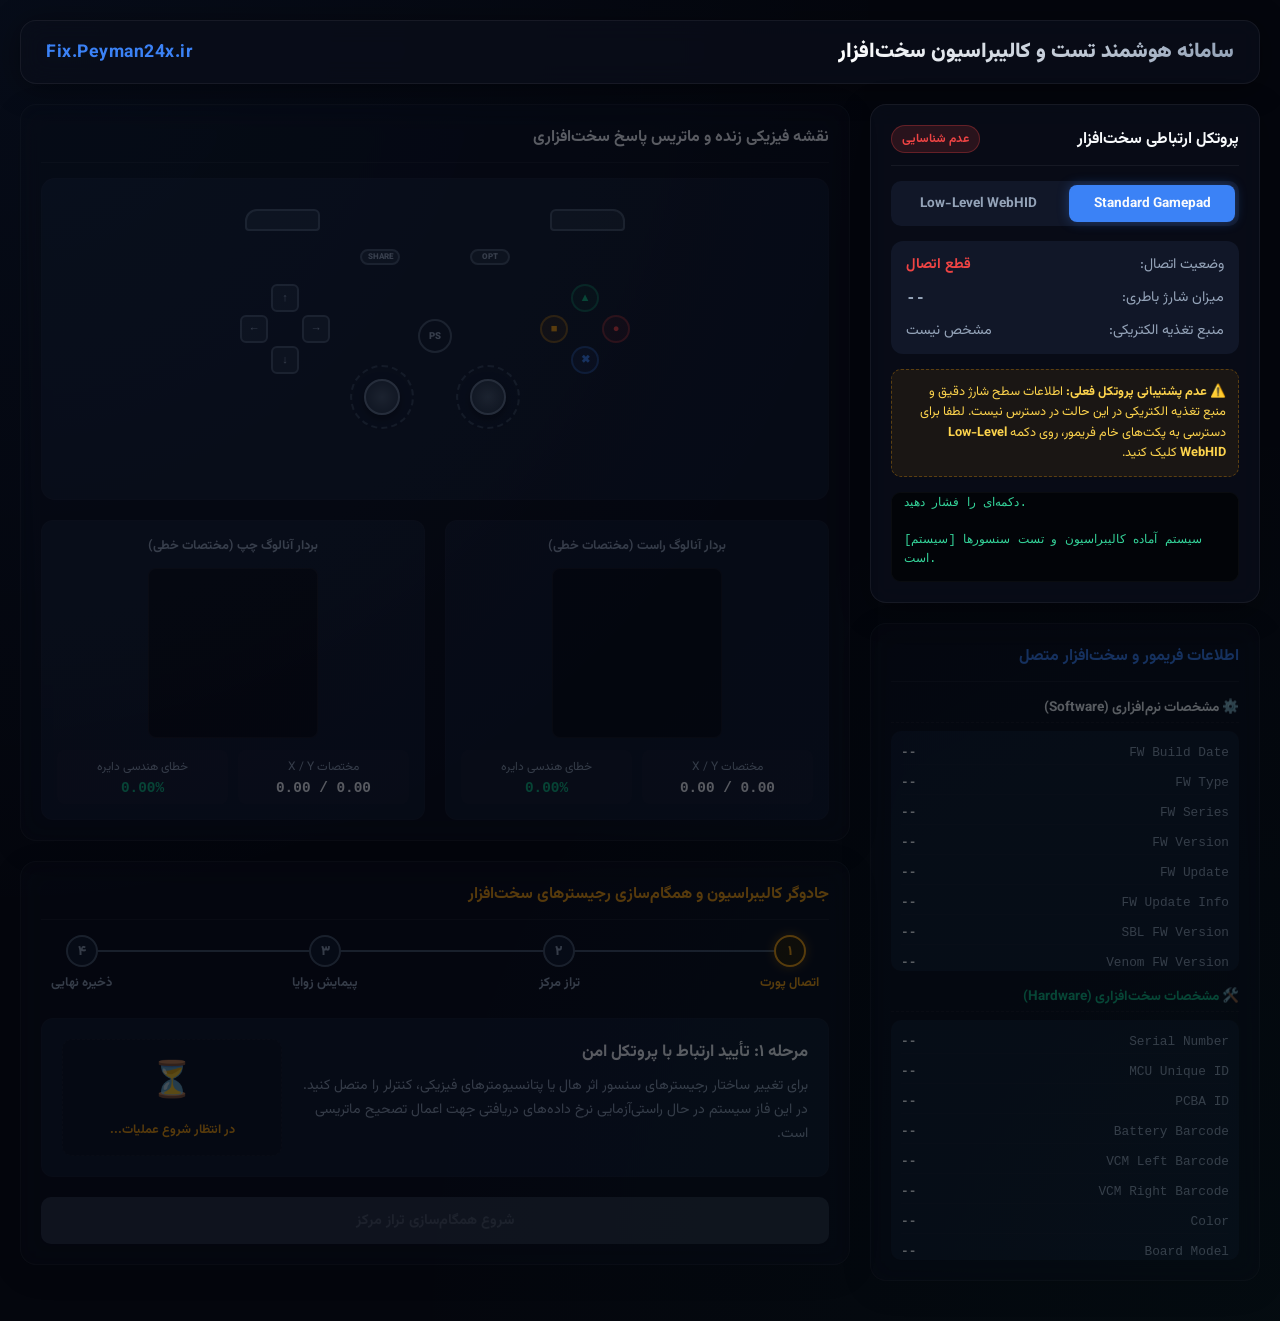
==== commit f5e156b3: "Update index.html" ====
--- a/index.html
+++ b/index.html
@@ -52,7 +52,10 @@
                     ⚠️ <strong>عدم پشتیبانی پروتکل فعلی:</strong> اطلاعات سطح شارژ دقیق و منبع تغذیه الکتریکی در این حالت در دسترس نیست. لطفا برای دسترسی به پکت‌های خام فریمور، روی دکمه <strong>Low-Level WebHID</strong> کلیک کنید.
                 </div>
 
-                <div class="terminal-box" id="sysLog">[سیستم] هسته مرکزی Fix آماده دریافت کابل سخت‌افزار است.<br>[سیستم] برای شروع فرآیند، کنترلر را متصل کرده و دکمه‌ای را فشار دهید.</div>
+                <div class="terminal-box" id="sysLog">
+[سیستم] هسته مرکزی Fix آماده دریافت کابل سخت‌افزار است.
+[سیستم] برای شروع فرآیند، کنترلر را متصل کرده و دکمه‌ای را فشار دهید.
+                </div>
             </div>
 
             <div class="card device-dependent firmware-spec-card">
@@ -94,7 +97,7 @@
             <div class="card device-dependent gamepad-visualizer-card">
                 <div class="card-title">نقشه فیزیکی زنده و ماتریس پاسخ سخت‌افزاری</div>
                 
-                <div class="gamepad-illustration-container">
+                <div class="gamepad-illustration-card">
                     <div class="gamepad-container">
                         <div class="shoulder-btn s-l1" id="m-btn-4"></div>
                         <div class="shoulder-btn s-r1" id="m-btn-5"></div>
@@ -128,20 +131,20 @@
 
                 <div class="sticks-dashboard">
                     <div class="canvas-container">
+                        <div class="canvas-label">بردار آنالوگ راست (مختصات خطی)</div>
+                        <div class="canvas-frame"><canvas id="cRight"></canvas></div>
+                        <div class="metric-row">
+                            <div class="metric-item">مختصات X / Y<div class="metric-num" id="md-r-coords">0.00 / 0.00</div></div>
+                            <div class="metric-item">خطای هندسی دایره<div class="metric-num error-green" id="md-re">0.00%</div></div>
+                        </div>
+                    </div>
+
+                    <div class="canvas-container">
                         <div class="canvas-label">بردار آنالوگ چپ (مختصات خطی)</div>
                         <div class="canvas-frame"><canvas id="cLeft"></canvas></div>
                         <div class="metric-row">
                             <div class="metric-item">مختصات X / Y<div class="metric-num" id="md-l-coords">0.00 / 0.00</div></div>
                             <div class="metric-item">خطای هندسی دایره<div class="metric-num error-green" id="md-le">0.00%</div></div>
-                        </div>
-                    </div>
-
-                    <div class="canvas-container">
-                        <div class="canvas-label">بردار آنالوگ راست (مختصات خطی)</div>
-                        <div class="canvas-frame"><canvas id="cRight"></canvas></div>
-                        <div class="metric-row">
-                            <div class="metric-item">مختصات X / Y<div class="metric-num" id="md-r-coords">0.00 / 0.00</div></div>
-                            <div class="metric-item">خطای هندسی دایره<div class="metric-num error-green" id="md-re">0.00%</div></div>
                         </div>
                     </div>
                 </div>
@@ -169,7 +172,7 @@
                         <div class="wizard-graphic-feedback" id="wizGraphic">
                             <div class="correctness-indicator waiting" id="vIndicator">⏳</div>
                             
-                            <div class="angle-tracker-ui" id="angleTrackerUi" style="display: none;">
+                            <div class="angle-tracker-ui" id="angleTrackerUi">
                                 <div class="tracker-stick-box">
                                     <span>آنالوگ چپ</span>
                                     <div class="direction-indicators">
@@ -198,6 +201,7 @@
                     <button class="btn-action btn-wiz-next" id="btnNextWiz" disabled>شروع همگام‌سازی تراز مرکز</button>
                 </div>
             </div>
+
         </section>
     </main>
 
--- a/styles.css
+++ b/styles.css
@@ -1,80 +1,71 @@
 /* ==========================================================================
-   ۱. پیکربندی پایه‌ای، متغیرهای سیستم و بومی‌سازی (Variables & Reset)
+   ۱. پیکربندی پایه‌ای، متغیرهای سیستم و بومی‌سازی (Variables & Base)
    ========================================================================== */
 :root {
-    --bg-main: #060913;
-    --bg-card: rgba(13, 19, 37, 0.75);
-    --bg-inner: #0b1122;
-    --border-color: rgba(255, 255, 255, 0.07);
-    --border-glow: rgba(59, 130, 246, 0.15);
+    --bg-main: #04060d;
+    --bg-card: rgba(10, 14, 26, 0.75);
+    --bg-inner: #111728;
+    --border-color: rgba(255, 255, 255, 0.06);
     
-    /* پالت رنگی اختصاصی سامانه فیکس */
-    --primary: #2563eb;
-    --primary-glow: rgba(37, 99, 235, 0.4);
+    /* پالت رنگی سایبرپانک سیستم فیکس */
+    --primary: #3b82f6;
+    --primary-glow: rgba(59, 130, 246, 0.35);
     --success: #10b981;
-    --success-glow: rgba(16, 185, 129, 0.4);
+    --success-glow: rgba(16, 185, 129, 0.35);
     --warning: #f59e0b;
-    --warning-glow: rgba(245, 158, 11, 0.4);
+    --warning-glow: rgba(245, 158, 11, 0.35);
     --danger: #ef4444;
-    --danger-glow: rgba(239, 68, 68, 0.4);
+    --danger-glow: rgba(239, 68, 68, 0.35);
     
     /* پالت متون */
     --text-white: #f8fafc;
     --text-dim: #94a3b8;
     --text-muted: #475569;
     
-    /* فونت استاندارد ایرانی */
     --font-main: 'Vazirmatn', sans-serif;
-    --transition-smooth: all 0.25s cubic-bezier(0.4, 0, 0.2, 1);
+    --transition-smooth: all 0.3s cubic-bezier(0.4, 0, 0.2, 1);
 }
 
 * {
+    box-sizing: border-box;
     margin: 0;
     padding: 0;
-    box-sizing: border-box;
     font-family: var(--font-main);
     user-select: none;
 }
 
 body {
     background-color: var(--bg-main);
-    background-image: 
-        radial-gradient(at 0% 0%, rgba(29, 78, 216, 0.12) 0px, transparent 50%),
-        radial-gradient(at 100% 100%, rgba(16, 185, 129, 0.08) 0px, transparent 50%);
     color: var(--text-white);
     min-height: 100vh;
     padding: 20px;
-    display: flex;
-    flex-direction: column;
-    gap: 20px;
     overflow-x: hidden;
-}
-
-.font-mono {
-    font-family: monospace, sans-serif !important;
-    letter-spacing: 0.5px;
+    background-image: 
+        radial-gradient(at 0% 0%, rgba(59, 130, 246, 0.05) 0px, transparent 50%),
+        radial-gradient(at 100% 100%, rgba(16, 185, 129, 0.03) 0px, transparent 50%);
 }
 
 /* ==========================================================================
-   ۲. هدر متمایز و مدرن سیستم
+   ۲. ساختار کلی چیدمان و هدر (Layout & Header)
    ========================================================================== */
 .main-header {
+    display: flex;
+    justify-content: space-between;
+    align-items: center;
+    padding: 15px 25px;
     background: var(--bg-card);
     backdrop-filter: blur(12px);
     -webkit-backdrop-filter: blur(12px);
     border: 1px solid var(--border-color);
-    padding: 15px 25px;
     border-radius: 16px;
-    display: flex;
-    justify-content: space-between;
-    align-items: center;
+    margin-bottom: 20px;
     box-shadow: 0 4px 30px rgba(0, 0, 0, 0.4);
 }
 
 .header-title h1 {
     font-size: 1.3rem;
     font-weight: 900;
-    background: linear-gradient(90deg, #ffffff, #94a3b8);
+    background: linear-gradient(90deg, #fff, var(--text-dim));
     -webkit-background-clip: text;
     -webkit-text-fill-color: transparent;
 }
@@ -83,25 +74,23 @@
     color: var(--primary);
     text-decoration: none;
     font-weight: 700;
-    font-size: 1.1rem;
     letter-spacing: 0.5px;
     transition: var(--transition-smooth);
-    text-shadow: 0 0 10px rgba(37, 99, 235, 0.3);
+    font-size: 1.1rem;
 }
 
 .header-brand a:hover {
-    color: var(--text-white);
-    text-shadow: 0 0 15px var(--primary-glow);
-}
-
-/* ==========================================================================
-   ۳. چیدمان و ساختار کلی (Layout Grid)
-   ========================================================================== */
+    text-shadow: 0 0 10px var(--primary-glow);
+    color: #60a5fa;
+}
+
+/* سیستم گرید ۲ ستونه منعطف */
 .app-layout {
     display: grid;
-    grid-template-columns: 380px 1fr;
+    grid-template-columns: 390px 1fr;
     gap: 20px;
-    align-items: start;
+    max-width: 1600px;
+    margin: 0 auto;
 }
 
 @media (max-width: 1100px) {
@@ -110,578 +99,546 @@
     }
 }
 
-.sidebar-column, .main-column {
-    display: flex;
-    flex-direction: column;
-    gap: 20px;
-}
-
-/* کارت‌های گرافیکی شیشه‌ای (Glassmorphism Cards) */
+/* ==========================================================================
+   ۳. کامپوننت کارت‌ها و ابزار مانیتورینگ (Cards & Side Panels)
+   ========================================================================== */
 .card {
     background: var(--bg-card);
-    backdrop-filter: blur(16px);
-    -webkit-backdrop-filter: blur(16px);
+    backdrop-filter: blur(12px);
+    -webkit-backdrop-filter: blur(12px);
     border: 1px solid var(--border-color);
     border-radius: 16px;
     padding: 20px;
+    margin-bottom: 20px;
     box-shadow: 0 8px 32px rgba(0, 0, 0, 0.3);
-    transition: border-color 0.3s ease;
-}
-
-.card:hover {
-    border-color: rgba(255, 255, 255, 0.12);
+    transition: var(--transition-smooth);
 }
 
 .card-title {
-    font-size: 0.95rem;
-    font-weight: 700;
-    margin-bottom: 18px;
-    padding-bottom: 10px;
-    border-bottom: 1px solid rgba(255, 255, 255, 0.05);
+    font-size: 1rem;
+    font-weight: 700;
+    border-bottom: 1px solid var(--border-color);
+    padding-bottom: 12px;
+    margin-bottom: 15px;
     display: flex;
     justify-content: space-between;
     align-items: center;
-    color: #cbd5e1;
-}
-
-/* ==========================================================================
-   ۴. المان‌های ستون کناری (Sidebar & Specs)
-   ========================================================================== */
+}
+
+.accent-primary { color: var(--primary); }
+.accent-success { color: var(--success); }
+.accent-warning { color: var(--warning); }
+
+/* وضعیت‌های اتصال بدنه هوشمند */
+body.disconnected .device-dependent {
+    opacity: 0.35;
+    pointer-events: none;
+    filter: blur(0.5px);
+}
+
+/* نشانگرها و دکمه‌های سوئیچ API */
 .status-badge {
+    font-size: 0.75rem;
+    padding: 4px 10px;
+    border-radius: 20px;
     background: rgba(239, 68, 68, 0.15);
-    border: 1px solid var(--danger);
     color: var(--danger);
-    padding: 3px 10px;
-    border-radius: 20px;
-    font-size: 0.75rem;
-    font-weight: 700;
-    transition: var(--transition-smooth);
+    border: 1px solid rgba(239, 68, 68, 0.3);
 }
 
 body.connected .status-badge {
     background: rgba(16, 185, 129, 0.15);
-    border: 1px solid var(--success);
     color: var(--success);
+    border: 1px solid rgba(16, 185, 129, 0.3);
 }
 
 .api-toggle-container {
     display: grid;
     grid-template-columns: 1fr 1fr;
-    gap: 10px;
+    gap: 8px;
     background: var(--bg-inner);
-    padding: 5px;
+    padding: 4px;
     border-radius: 10px;
-    border: 1px solid rgba(255, 255, 255, 0.03);
+    margin-bottom: 15px;
 }
 
 .api-btn {
     background: transparent;
     border: none;
     color: var(--text-dim);
-    padding: 10px;
-    font-size: 0.8rem;
-    font-weight: 700;
+    padding: 8px;
+    font-size: 0.85rem;
+    font-weight: 700;
+    cursor: pointer;
     border-radius: 8px;
-    cursor: pointer;
     transition: var(--transition-smooth);
 }
 
 .api-btn.active {
     background: var(--primary);
     color: var(--text-white);
-    box-shadow: 0 4px 12px var(--primary-glow);
-}
-
-.api-prompt-info {
-    font-size: 0.75rem;
-    color: var(--warning);
+    box-shadow: 0 0 12px var(--primary-glow);
+}
+
+/* پنل خلاصه وضعیت */
+.connection-brief-panel {
+    background: var(--bg-inner);
+    border-radius: 12px;
+    padding: 12px 15px;
+    margin-bottom: 15px;
+}
+
+.brief-row {
+    display: flex;
+    justify-content: space-between;
+    align-items: center;
+    margin-bottom: 10px;
+    font-size: 0.9rem;
+    color: var(--text-dim);
+}
+
+.brief-row:last-child { margin-bottom: 0; }
+
+.status-text.disconnected { color: var(--danger); font-weight: 700; }
+.status-text.connected { color: var(--success); font-weight: 700; }
+
+.metric-font {
+    font-family: monospace;
+    font-weight: 700;
+    font-size: 1rem;
+}
+
+.api-prompt-box {
+    background: rgba(245, 158, 11, 0.08);
+    border: 1px dashed rgba(245, 158, 11, 0.3);
+    color: #fcd34d;
+    padding: 12px;
+    border-radius: 10px;
+    font-size: 0.8rem;
     line-height: 1.6;
-    margin-top: 12px;
-}
-
-/* گرید مشخصات سخت‌افزاری واقعی */
-.specs-grid {
-    display: flex;
-    flex-direction: column;
-    gap: 12px;
-}
-
-.spec-item {
-    display: flex;
-    justify-content: space-between;
-    align-items: center;
-    background: var(--bg-inner);
-    padding: 10px 14px;
+    margin-bottom: 15px;
+}
+
+/* ترمینال وقایع سیستم */
+.terminal-box {
+    background: #020408;
+    border: 1px solid rgba(255, 255, 255, 0.03);
+    font-family: monospace;
+    font-size: 0.78rem;
+    color: #34d399;
+    padding: 12px;
     border-radius: 10px;
-    border: 1px solid rgba(255, 255, 255, 0.02);
-}
-
-.spec-item .label {
-    font-size: 0.8rem;
-    color: var(--text-dim);
-}
-
-.spec-item .value {
-    font-size: 0.82rem;
-    font-weight: 700;
-    color: var(--text-white);
-    max-width: 60%;
-    overflow: hidden;
-    text-overflow: ellipsis;
-    white-space: nowrap;
-}
-
-/* سیستم مانیتورینگ لاگ خروجی */
-.log-stream {
-    background: var(--bg-inner);
-    border: 1px solid rgba(255, 255, 255, 0.03);
-    border-radius: 10px;
-    height: 110px;
+    height: 90px;
     overflow-y: auto;
-    padding: 10px;
-    font-size: 0.75rem;
+    white-space: pre-wrap;
+    line-height: 1.5;
+    text-align: left;
+    direction: ltr;
+}
+
+/* گرید نمایش اطلاعات پیشرفته فریمور درخواستی */
+.info-section-title {
+    font-size: 0.85rem;
+    font-weight: 700;
+    margin: 15px 0 8px 0;
+    padding-bottom: 4px;
+    border-bottom: 1px dashed rgba(255, 255, 255, 0.05);
+}
+
+.info-grid {
     display: flex;
     flex-direction: column;
     gap: 6px;
-}
-
-.log-line {
-    line-height: 1.5;
-    padding-right: 8px;
-    border-right: 2px solid var(--text-muted);
-}
-
-.log-line.system { border-color: var(--primary); color: #93c5fd; }
-.log-line.success { border-color: var(--success); color: #6ee7b7; }
-.log-line.error { border-color: var(--danger); color: #fca5a5; }
+    background: var(--bg-inner);
+    padding: 10px;
+    border-radius: 10px;
+    max-height: 240px;
+    overflow-y: auto;
+}
+
+.info-row {
+    display: flex;
+    justify-content: space-between;
+    align-items: center;
+    font-size: 0.8rem;
+    padding: 4px 0;
+    border-bottom: 1px solid rgba(255, 255, 255, 0.02);
+}
+
+.info-row span:first-child {
+    color: var(--text-dim);
+    font-family: monospace;
+}
+
+.info-row span:last-child {
+    color: var(--text-white);
+    font-weight: 700;
+    font-family: monospace;
+}
 
 /* ==========================================================================
-   ۵. نقشه فیزیکی زنده و تریگرهای آنالوگ L2 / R2 (Live Control Map)
+   ۴. نقشه فیزیکی زنده کنترلر (Gamepad Visualizer & Mapping)
    ========================================================================== */
-.live-map-wrapper {
-    display: grid;
-    grid-template-columns: 80px 1fr 80px;
-    gap: 15px;
-    align-items: center;
+.gamepad-illustration-card {
     background: var(--bg-inner);
-    padding: 25px 15px;
     border-radius: 14px;
+    padding: 30px;
+    display: flex;
+    justify-content: center;
+    align-items: center;
+    margin-bottom: 20px;
     border: 1px solid rgba(255, 255, 255, 0.02);
 }
 
-/* نوارهای عمودی نمایش فشار تریگرها */
-.trigger-monitor-box {
-    display: flex;
-    flex-direction: column;
-    align-items: center;
-    gap: 10px;
-}
-
-.trigger-label {
-    font-size: 0.75rem;
-    font-weight: 700;
-    color: var(--text-dim);
-}
-
-.trigger-bar-container {
-    width: 24px;
-    height: 160px;
-    background: rgba(255, 255, 255, 0.04);
-    border: 1px solid rgba(255, 255, 255, 0.08);
-    border-radius: 6px;
+.gamepad-container {
     position: relative;
-    overflow: hidden;
-}
-
-.trigger-bar-fill {
+    width: 460px;
+    height: 260px;
+}
+
+/* استایل عمومی کلیدهای شبیه‌ساز فیزیکی */
+.g-btn, .shoulder-btn, .g-stick {
     position: absolute;
-    bottom: 0;
-    left: 0;
-    width: 100%;
-    background: linear-gradient(to top, var(--primary), #60a5fa);
-    box-shadow: 0 0 10px var(--primary-glow);
-    transition: height 0.05s linear;
-}
-
-.trigger-value {
-    font-size: 0.72rem;
-    font-weight: 700;
-    font-family: monospace;
-    color: #e2e8f0;
-}
-
-/* ساختار درختی کلیدهای فیزیکی وسط کنترلر */
-.controller-visual-grid {
-    display: flex;
-    flex-direction: column;
-    gap: 20px;
-    width: 100%;
-}
-
-.bumper-row {
-    display: flex;
-    justify-content: space-between;
-    padding: 0 30px;
-}
-
-.main-buttons-area {
-    display: flex;
-    justify-content: space-between;
-    align-items: center;
-    padding: 0 10px;
-}
-
-/* استایل عمومی ایندیکاتور دکمه‌ها */
-.btn-indicator {
-    background: #151f38;
-    border: 1px solid #334155;
-    color: var(--text-dim);
-    font-size: 0.75rem;
-    font-weight: 700;
+    background: #1e293b;
+    border: 2px solid #475569;
+    color: var(--text-dim);
     display: flex;
     justify-content: center;
     align-items: center;
-    border-radius: 6px;
-    transition: all 0.1s ease;
-}
-
-#btn-l1, #btn-r1 {
-    width: 75px;
-    height: 28px;
-    border-radius: 8px 8px 4px 4px;
-}
-
-/* کلاستر کلیدهای جهت‌نما D-Pad */
-.dpad-cluster {
-    display: flex;
-    flex-direction: column;
-    align-items: center;
-}
-
-.dpad-horizontal {
-    display: flex;
-    gap: 22px;
-    margin: -4px 0;
-}
-
-.btn-indicator.dpad {
-    width: 26px;
-    height: 26px;
-    font-size: 0.65rem;
-}
-
-/* کلاستر کلیدهای میانی و سیستمی */
-.system-cluster {
-    display: grid;
-    grid-template-columns: 1fr 1fr 1fr;
-    gap: 10px;
-    align-items: center;
-    justify-content: center;
-}
-
-.btn-indicator.sys {
-    padding: 4px 10px;
-    font-size: 0.65rem;
-    border-radius: 12px;
-}
-
-.btn-indicator.sys-ps {
-    grid-column: span 3;
-    justify-self: center;
-    width: 32px;
-    height: 32px;
+    font-size: 0.7rem;
+    font-weight: 900;
+    transition: background 0.1s, transform 0.1s, border-color 0.1s;
+}
+
+/* امضای فشرده شدن کلید سخت‌افزاری */
+.g-btn.pressed, .shoulder-btn.pressed {
+    background: var(--primary) !important;
+    border-color: #93c5fd !important;
+    color: white !important;
+    transform: scale(0.92);
+    box-shadow: 0 0 15px var(--primary-glow);
+}
+
+/* کالیبره کردن فیزیکی موقعیت کلیدها روی بدنه */
+.shoulder-btn { width: 75px; height: 22px; border-radius: 6px; top: 0; }
+.s-l1 { left: 40px; border-radius: 12px 6px 4px 4px; }
+.s-r1 { right: 40px; border-radius: 6px 12px 4px 4px; }
+
+/* مجموعه جهت‌های D-Pad */
+.cluster-left { position: absolute; left: 35px; top: 75px; width: 90px; height: 90px; }
+.cluster-left .g-btn { width: 28px; height: 28px; border-radius: 6px; }
+.d-up { top: 0; left: 31px; }
+.d-down { bottom: 0; left: 31px; }
+.d-left { top: 31px; left: 0; }
+.d-right { top: 31px; right: 0; }
+
+/* کلیدهای اکشن سمت راست */
+.cluster-right { position: absolute; right: 35px; top: 75px; width: 90px; height: 90px; }
+.cluster-right .g-btn { width: 28px; height: 28px; border-radius: 50%; }
+.b-triangle { top: 0; left: 31px; background: rgba(16, 185, 129, 0.1); border-color: rgba(16, 185, 129, 0.4); color: var(--success); }
+.b-cross { bottom: 0; left: 31px; background: rgba(59, 130, 246, 0.1); border-color: rgba(59, 130, 246, 0.4); color: var(--primary); }
+.b-square { top: 31px; left: 0; background: rgba(245, 158, 11, 0.1); border-color: rgba(245, 158, 11, 0.4); color: var(--warning); }
+.b-circle { top: 31px; right: 0; background: rgba(239, 68, 68, 0.1); border-color: rgba(239, 68, 68, 0.4); color: var(--danger); }
+
+/* کلیدهای مرکزی */
+.b-share { left: 155px; top: 40px; width: 40px; height: 16px; border-radius: 20px; font-size: 0.5rem; }
+.b-options { right: 155px; top: 40px; width: 40px; height: 16px; border-radius: 20px; font-size: 0.5rem; }
+.b-ps { left: 213px; top: 110px; width: 34px; height: 34px; border-radius: 50%; font-size: 0.6rem; background: #0f172a; }
+
+/* استیک‌های آنالوگ */
+.g-stick { width: 64px; height: 64px; border-radius: 50%; bottom: 40px; background: #0f172a; border: 2px dashed #334155; }
+.g-stick.pressed { border-color: var(--primary); background: rgba(59, 130, 246, 0.1); }
+.g-stick-left { left: 145px; }
+.g-stick-right { right: 145px; }
+
+.g-thumb {
+    width: 36px;
+    height: 36px;
+    background: radial-gradient(circle, #475569 0%, #1e293b 100%);
+    border: 2px solid #64748b;
     border-radius: 50%;
-    font-size: 0.7rem;
-    margin-top: 5px;
-    background: #1e293b;
-}
-
-/* کلاستر هندسی کلیدهای اکشن سمت راست */
-.action-cluster {
-    display: flex;
-    flex-direction: column;
-    align-items: center;
-}
-
-.action-horizontal {
-    display: flex;
-    gap: 24px;
-    margin: -4px 0;
-}
-
-.btn-indicator.action-btn {
-    width: 28px;
-    height: 28px;
-    border-radius: 50%;
-    font-size: 0.7rem;
-}
-
-#btn-cross { color: #60a5fa; }
-#btn-circle { color: #f87171; }
-#btn-triangle { color: #34d399; }
-#btn-square { color: #c084fc; }
-
-/* کلیدهای فشاری زیر استیک‌ها L3 / R3 */
-.stick-buttons-row {
-    display: flex;
-    justify-content: space-around;
-    padding-top: 5px;
-}
-
-.btn-indicator.stick-click {
-    padding: 6px 14px;
-    font-size: 0.7rem;
-    border-radius: 20px;
-}
-
-/* وضعیت فشرده شدن زنده کلیدها (Active Pressed State) */
-.btn-indicator.pressed {
-    background: var(--success);
-    border-color: #34d399;
-    color: #fff !important;
-    box-shadow: 0 0 12px var(--success-glow);
-    transform: scale(0.95);
+    position: absolute;
+    box-shadow: 0 4px 10px rgba(0,0,0,0.5);
+    transition: transform 0.05s linear;
 }
 
 /* ==========================================================================
-   ۶. اسکوپ دو بعدی آنالوگ استیک‌ها (Joystick Monitor Canvas)
+   ۵. داشبورد وکتورها و کانواس استیک‌ها (Sticks Dashboard)
    ========================================================================== */
-.joystick-monitors-row {
+.sticks-dashboard {
     display: grid;
     grid-template-columns: 1fr 1fr;
     gap: 20px;
 }
 
 @media (max-width: 650px) {
-    .joystick-monitors-row {
-        grid-template-columns: 1fr;
-    }
-}
-
-.error-badge {
-    font-size: 0.72rem;
-    padding: 2px 8px;
-    border-radius: 4px;
-    font-weight: 700;
-    font-family: monospace;
-    background: rgba(255, 255, 255, 0.05);
-    color: var(--text-dim);
+    .sticks-dashboard { grid-template-columns: 1fr; }
 }
 
 .canvas-container {
-    display: flex;
-    justify-content: center;
-    align-items: center;
     background: var(--bg-inner);
     border-radius: 12px;
     padding: 15px;
     border: 1px solid rgba(255, 255, 255, 0.02);
 }
 
+.canvas-label {
+    font-size: 0.8rem;
+    color: var(--text-dim);
+    margin-bottom: 12px;
+    text-align: center;
+    font-weight: 700;
+}
+
+.canvas-frame {
+    display: flex;
+    justify-content: center;
+    margin-bottom: 12px;
+}
+
 canvas {
-    background: #090d1a;
+    background: #070a13;
+    border: 1px solid rgba(255, 255, 255, 0.05);
+    border-radius: 8px;
+    width: 170px;
+    height: 170px;
+}
+
+.metric-row {
+    display: grid;
+    grid-template-columns: 1fr 1fr;
+    gap: 10px;
+}
+
+.metric-item {
+    background: rgba(255, 255, 255, 0.02);
+    padding: 8px;
+    border-radius: 8px;
+    font-size: 0.75rem;
+    color: var(--text-dim);
+    text-align: center;
+}
+
+.metric-num {
+    font-family: monospace;
+    font-size: 0.9rem;
+    font-weight: 700;
+    color: var(--text-white);
+    margin-top: 4px;
+}
+
+.error-green { color: var(--success); }
+.error-warning { color: var(--warning); }
+.error-danger { color: var(--danger); }
+
+/* ==========================================================================
+   ۶. جادوگر کالیبراسیون هوشمند ۴ مرحله‌ای (Wizard Engine UI)
+   ========================================================================== */
+.wizard-steps-header {
+    display: flex;
+    justify-content: space-between;
+    position: relative;
+    margin-bottom: 25px;
+    padding: 0 10px;
+}
+
+/* خط اتصال فیزیکی گره‌ها */
+.wizard-steps-header::before {
+    content: '';
+    position: absolute;
+    top: 15px;
+    left: 40px;
+    right: 40px;
+    height: 2px;
+    background: var(--text-muted);
+    z-index: 1;
+}
+
+.step-node {
+    position: relative;
+    z-index: 2;
+    display: flex;
+    flex-direction: column;
+    align-items: center;
+    font-size: 0.8rem;
+    color: var(--text-dim);
+    font-weight: 700;
+    gap: 6px;
+    transition: var(--transition-smooth);
+}
+
+.step-badge {
+    width: 32px;
+    height: 32px;
     border-radius: 50%;
-    border: 1px solid rgba(255, 255, 255, 0.05);
-    box-shadow: inset 0 0 20px rgba(0, 0, 0, 0.6);
-}
-
-.coordinate-footer {
-    display: grid;
-    grid-template-columns: repeat(3, 1fr);
-    gap: 10px;
-    margin-top: 15px;
-    font-size: 0.75rem;
-    text-align: center;
-}
-
-.coordinate-footer span {
-    font-family: monospace;
-    font-weight: 700;
-    color: #f1f5f9;
-}
-
-/* وضعیت رنگی داینامیک درصد خطای هندسی آنالوگ نو و کارکرده */
-.error-green { background: rgba(16, 185, 129, 0.15) !important; color: var(--success) !important; border: 1px solid var(--success) !important; }
-.error-warning { background: rgba(245, 158, 11, 0.15) !important; color: var(--warning) !important; border: 1px solid var(--warning) !important; }
-.error-danger { background: rgba(239, 68, 68, 0.15) !important; color: var(--danger) !important; border: 1px solid var(--danger) !important; }
-
-/* ==========================================================================
-   ۷. جادوگر هوشمند کالیبراسیون سخت‌افزار (Wizard Design)
-   ========================================================================== */
-.wizard-header {
-    display: grid;
-    grid-template-columns: repeat(4, 1fr);
-    gap: 10px;
-    margin-bottom: 20px;
-}
-
-@media (max-width: 768px) {
-    .wizard-header {
-        grid-template-columns: 1fr;
-        gap: 6px;
-    }
-}
-
-.step-indicator {
     background: var(--bg-inner);
-    border: 1px solid rgba(255, 255, 255, 0.04);
-    color: var(--text-dim);
-    padding: 10px;
-    text-align: center;
-    border-radius: 10px;
-    font-size: 0.78rem;
-    font-weight: 700;
+    border: 2px solid var(--text-muted);
+    display: flex;
+    justify-content: center;
+    align-items: center;
+    color: var(--text-dim);
+    font-weight: 900;
+    font-size: 0.85rem;
     transition: var(--transition-smooth);
 }
 
-.step-indicator.active {
-    background: rgba(37, 99, 235, 0.12);
-    border-color: var(--primary);
-    color: #93c5fd;
-    box-shadow: 0 0 10px rgba(37, 99, 235, 0.15);
-}
-
-.step-indicator.completed {
-    background: rgba(16, 185, 129, 0.12);
+/* وضعیت‌های پویای جادوگر در جاوااسکریپت */
+.step-node.active { color: var(--warning); }
+.step-node.active .step-badge {
+    border-color: var(--warning);
+    background: #251b05;
+    color: var(--warning);
+    box-shadow: 0 0 12px var(--warning-glow);
+}
+
+.step-node.completed { color: var(--success); }
+.step-node.completed .step-badge {
     border-color: var(--success);
-    color: #6ee7b7;
-}
-
-.wizard-content-box {
+    background: #041a12;
+    color: var(--success);
+    box-shadow: 0 0 12px var(--success-glow);
+}
+
+/* پیکربندی بدنه جادوگر */
+.wizard-body {
     background: var(--bg-inner);
-    border: 1px solid rgba(255, 255, 255, 0.02);
     border-radius: 12px;
     padding: 20px;
+    display: grid;
+    grid-template-columns: 1fr 220px;
+    gap: 20px;
+    margin-bottom: 20px;
+    border: 1px solid rgba(255, 255, 255, 0.02);
+}
+
+@media (max-width: 650px) {
+    .wizard-body { grid-template-columns: 1fr; }
+}
+
+.wizard-text-content h3 {
+    font-size: 1.05rem;
+    font-weight: 700;
+    margin-bottom: 10px;
+}
+
+.wizard-text-content p {
+    font-size: 0.88rem;
+    color: var(--text-dim);
+    line-height: 1.7;
+}
+
+.wizard-status-panel {
     display: flex;
     flex-direction: column;
-    gap: 12px;
-}
-
-.wizard-content-box h3 {
-    font-size: 1rem;
-    font-weight: 700;
-    color: #e2e8f0;
-}
-
-.wizard-content-box p {
-    font-size: 0.82rem;
-    color: var(--text-dim);
-    line-height: 1.7;
-}
-
-/* پنل پایش ماتریس چرخش ۳۶۰ درجه */
-.tracker-wrapper {
-    background: #090e1c;
-    border: 1px solid rgba(255, 255, 255, 0.04);
+    align-items: center;
+    justify-content: center;
+    background: rgba(0, 0, 0, 0.2);
     border-radius: 10px;
     padding: 15px;
-    margin-top: 5px;
-}
-
-.tracker-grid {
-    display: grid;
-    grid-template-columns: 1fr 1fr;
+    border: 1px dashed rgba(255, 255, 255, 0.04);
+}
+
+.wizard-graphic-feedback {
+    font-size: 2.2rem;
+    margin-bottom: 10px;
+    height: 55px;
+    display: flex;
+    align-items: center;
+    justify-content: center;
+}
+
+.correctness-indicator.waiting { animation: pulse 1.5s infinite ease-in-out; }
+
+.validation-status {
+    font-size: 0.78rem;
+    font-weight: 700;
+    text-align: center;
+}
+
+.status-warning { color: var(--warning); }
+.status-success { color: var(--success); }
+
+/* ابزار پایش هوشمند زوایا و جهات ۳۶۰ درجه (فاز ۳ جادوگر) */
+.angle-tracker-ui {
+    display: none; /* پیش‌فرض مخفی، با JS در گام سوم فعال می‌شود */
     gap: 20px;
 }
 
-@media (max-width: 500px) {
-    .tracker-grid {
-        grid-template-columns: 1fr;
-    }
-}
-
 .tracker-stick-box {
     display: flex;
     flex-direction: column;
-    gap: 10px;
-    font-size: 0.8rem;
-    font-weight: 700;
-    color: #cbd5e1;
+    align-items: center;
+    gap: 6px;
+}
+
+.tracker-stick-box span {
+    font-size: 0.7rem;
+    color: var(--text-dim);
 }
 
 .direction-indicators {
     display: grid;
     grid-template-columns: repeat(4, 1fr);
-    gap: 8px;
+    gap: 5px;
 }
 
 .dir-dot {
-    height: 30px;
-    border-radius: 6px;
-    background: #141b2e;
-    border: 1px solid #334155;
-    font-size: 0.72rem;
+    width: 20px;
+    height: 20px;
+    border-radius: 4px;
+    background: #1e293b;
+    border: 1px solid #475569;
+    font-size: 0.65rem;
     font-weight: 700;
     display: flex;
     justify-content: center;
     align-items: center;
-    color: var(--text-dim);
+    color: var(--text-muted);
     transition: var(--transition-smooth);
 }
 
-/* تایید موفقیت‌آمیز زاویه منتهی‌الیه سخت‌افزاری */
+/* زمان تکمیل ماتریس چرخش هر جهت جغرافیایی */
 .dir-dot.done {
     background: rgba(16, 185, 129, 0.2);
     border-color: var(--success);
-    color: #a7f3d0;
-    box-shadow: 0 0 10px var(--success-glow);
-}
-
-.validation-status {
-    font-size: 0.8rem;
-    font-weight: 700;
-    padding: 10px 14px;
-    border-radius: 8px;
-    margin-top: 5px;
-}
-
-.status-warning { background: rgba(245, 158, 11, 0.1); border: 1px solid rgba(245, 158, 11, 0.3); color: #fcd34d; }
-.status-success { background: rgba(16, 185, 129, 0.1); border: 1px solid rgba(16, 185, 129, 0.3); color: #6ee7b7; }
-
+    color: var(--success);
+    box-shadow: 0 0 8px var(--success-glow);
+}
+
+/* المان‌های تعاملی و دکمه‌های اکشن */
 .wizard-actions {
     display: flex;
     justify-content: flex-end;
-    margin-top: 15px;
 }
 
 .btn-action {
     background: var(--primary);
-    color: #fff;
+    color: var(--text-white);
     border: none;
     padding: 12px 24px;
     border-radius: 10px;
-    font-size: 0.85rem;
+    font-size: 0.9rem;
     font-weight: 700;
     cursor: pointer;
     transition: var(--transition-smooth);
-    box-shadow: 0 4px 14px var(--primary-glow);
+    width: 100%;
 }
 
 .btn-action:hover:not(:disabled) {
-    background: #3b82f6;
-    transform: translateY(-1px);
-    box-shadow: 0 6px 20px rgba(59, 130, 246, 0.5);
+    background: #2563eb;
+    box-shadow: 0 0 15px var(--primary-glow);
 }
 
 .btn-action:disabled {
-    background: #1e293b;
-    color: var(--text-muted);
-    border: 1px solid rgba(255, 255, 255, 0.02);
-    box-shadow: none;
+    background: var(--text-muted);
+    color: var(--text-dim);
     cursor: not-allowed;
-}
-
-/* سفارشی‌سازی اسکرول‌بار مرورگر */
-::-webkit-scrollbar {
-    width: 6px;
-}
-::-webkit-scrollbar-track {
-    background: var(--bg-main);
-}
-::-webkit-scrollbar-thumb {
-    background: #1e293b;
-    border-radius: 10px;
-}
-::-webkit-scrollbar-thumb:hover {
-    background: #334155;
-}
+    opacity: 0.5;
+}
+
+/* انیمیشن تپش قلب برای المان‌های در حال انتظار */
+@keyframes pulse {
+    0% { transform: scale(1); opacity: 0.6; }
+    50% { transform: scale(1.1); opacity: 1; }
+    100% { transform: scale(1); opacity: 0.6; }
+}
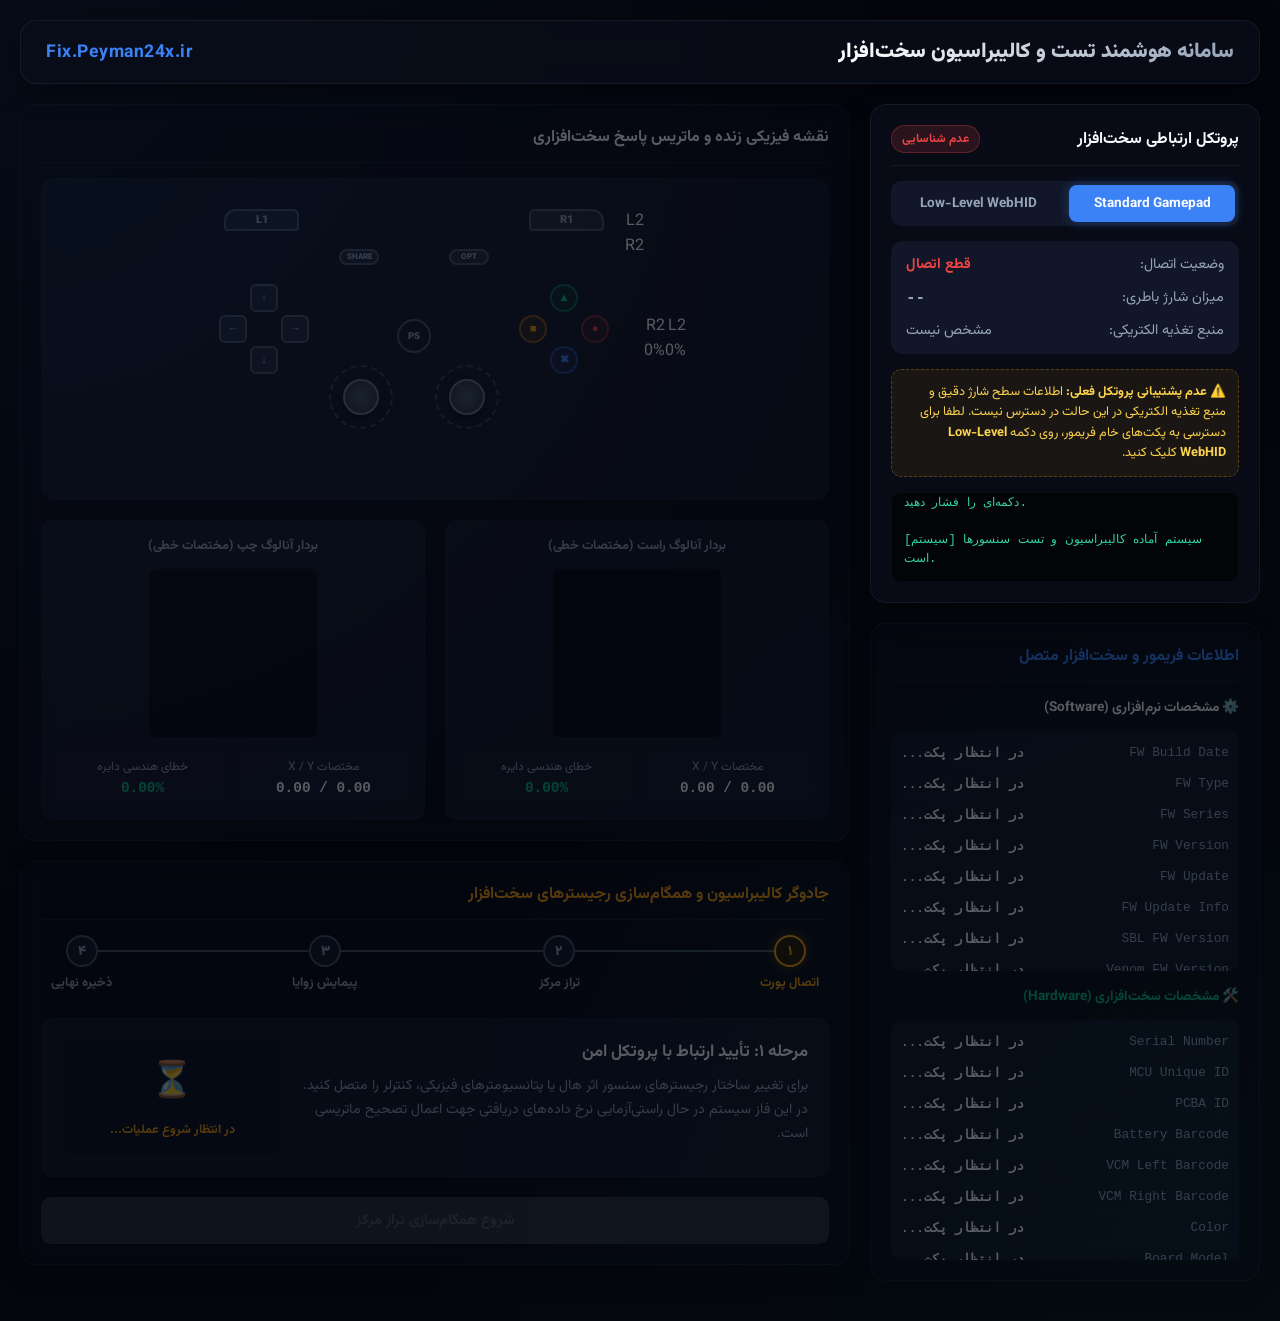
==== commit de114104: "Update index.html" ====
--- a/index.html
+++ b/index.html
@@ -63,31 +63,31 @@
                 
                 <div class="info-section-title">⚙️ مشخصات نرم‌افزاری (Software)</div>
                 <div class="info-grid">
-                    <div class="info-row"><span>FW Build Date</span><span id="fw-build-date">--</span></div>
-                    <div class="info-row"><span>FW Type</span><span id="fw-type">--</span></div>
-                    <div class="info-row"><span>FW Series</span><span id="fw-series">--</span></div>
-                    <div class="info-row"><span>FW Version</span><span id="fw-version">--</span></div>
-                    <div class="info-row"><span>FW Update</span><span id="fw-update">--</span></div>
-                    <div class="info-row"><span>FW Update Info</span><span id="fw-update-info">--</span></div>
-                    <div class="info-row"><span>SBL FW Version</span><span id="sbl-fw-version">--</span></div>
-                    <div class="info-row"><span>Venom FW Version</span><span id="venom-fw-version">--</span></div>
-                    <div class="info-row"><span>Spider FW Version</span><span id="spider-fw-version">--</span></div>
-                    <div class="info-row"><span>Touchpad FW Version</span><span id="touchpad-fw-version">--</span></div>
+                    <div class="info-row"><span>FW Build Date</span><span id="fw-build-date">در انتظار پکت...</span></div>
+                    <div class="info-row"><span>FW Type</span><span id="fw-type">در انتظار پکت...</span></div>
+                    <div class="info-row"><span>FW Series</span><span id="fw-series">در انتظار پکت...</span></div>
+                    <div class="info-row"><span>FW Version</span><span id="fw-version">در انتظار پکت...</span></div>
+                    <div class="info-row"><span>FW Update</span><span id="fw-update">در انتظار پکت...</span></div>
+                    <div class="info-row"><span>FW Update Info</span><span id="fw-update-info">در انتظار پکت...</span></div>
+                    <div class="info-row"><span>SBL FW Version</span><span id="sbl-fw-version">در انتظار پکت...</span></div>
+                    <div class="info-row"><span>Venom FW Version</span><span id="venom-fw-version">در انتظار پکت...</span></div>
+                    <div class="info-row"><span>Spider FW Version</span><span id="spider-fw-version">در انتظار پکت...</span></div>
+                    <div class="info-row"><span>Touchpad FW Version</span><span id="touchpad-fw-version">در انتظار پکت...</span></div>
                 </div>
 
                 <div class="info-section-title accent-success">🛠️ مشخصات سخت‌افزاری (Hardware)</div>
                 <div class="info-grid">
-                    <div class="info-row"><span>Serial Number</span><span id="hw-serial">--</span></div>
-                    <div class="info-row"><span>MCU Unique ID</span><span id="hw-mcu-id">--</span></div>
-                    <div class="info-row"><span>PCBA ID</span><span id="hw-pcba-id">--</span></div>
-                    <div class="info-row"><span>Battery Barcode</span><span id="hw-battery-barcode">--</span></div>
-                    <div class="info-row"><span>VCM Left Barcode</span><span id="hw-vcm-left">--</span></div>
-                    <div class="info-row"><span>VCM Right Barcode</span><span id="hw-vcm-right">--</span></div>
-                    <div class="info-row"><span>Color</span><span id="hw-color">--</span></div>
-                    <div class="info-row"><span>Board Model</span><span id="hw-board-model">--</span></div>
-                    <div class="info-row"><span>HW Model</span><span id="hw-model">--</span></div>
-                    <div class="info-row"><span>Touchpad ID</span><span id="hw-touchpad-id">--</span></div>
-                    <div class="info-row"><span>Bluetooth Address</span><span id="hw-bt-address">--</span></div>
+                    <div class="info-row"><span>Serial Number</span><span id="hw-serial">در انتظار پکت...</span></div>
+                    <div class="info-row"><span>MCU Unique ID</span><span id="hw-mcu-id">در انتظار پکت...</span></div>
+                    <div class="info-row"><span>PCBA ID</span><span id="hw-pcba-id">در انتظار پکت...</span></div>
+                    <div class="info-row"><span>Battery Barcode</span><span id="hw-battery-barcode">در انتظار پکت...</span></div>
+                    <div class="info-row"><span>VCM Left Barcode</span><span id="hw-vcm-left">در انتظار پکت...</span></div>
+                    <div class="info-row"><span>VCM Right Barcode</span><span id="hw-vcm-right">در انتظار پکت...</span></div>
+                    <div class="info-row"><span>Color</span><span id="hw-color">در انتظار پکت...</span></div>
+                    <div class="info-row"><span>Board Model</span><span id="hw-board-model">در انتظار پکت...</span></div>
+                    <div class="info-row"><span>HW Model</span><span id="hw-model">در انتظار پکت...</span></div>
+                    <div class="info-row"><span>Touchpad ID</span><span id="hw-touchpad-id">در انتظار پکت...</span></div>
+                    <div class="info-row"><span>Bluetooth Address</span><span id="hw-bt-address">در انتظار پکت...</span></div>
                 </div>
             </div>
         </section>
@@ -98,9 +98,23 @@
                 <div class="card-title">نقشه فیزیکی زنده و ماتریس پاسخ سخت‌افزاری</div>
                 
                 <div class="gamepad-illustration-card">
+                    <div class="trigger-bar-container left-trigger-bar">
+                        <span class="trigger-label">L2</span>
+                        <div class="trigger-progress"><div class="trigger-fill" id="fill-l2" style="width: 0%;"></div></div>
+                        <span class="trigger-val" id="val-l2">0%</span>
+                    </div>
+                    <div class="trigger-bar-container right-trigger-bar">
+                        <span class="trigger-label">R2</span>
+                        <div class="trigger-progress"><div class="trigger-fill" id="fill-r2" style="width: 0%;"></div></div>
+                        <span class="trigger-val" id="val-r2">0%</span>
+                    </div>
+
                     <div class="gamepad-container">
-                        <div class="shoulder-btn s-l1" id="m-btn-4"></div>
-                        <div class="shoulder-btn s-r1" id="m-btn-5"></div>
+                        <div class="analog-trigger t-l2" id="m-btn-6">L2</div>
+                        <div class="analog-trigger t-r2" id="m-btn-7">R2</div>
+
+                        <div class="shoulder-btn s-l1" id="m-btn-4">L1</div>
+                        <div class="shoulder-btn s-r1" id="m-btn-5">R1</div>
                         
                         <div class="cluster-left">
                             <div class="g-btn d-up" id="m-btn-12">↑</div>
